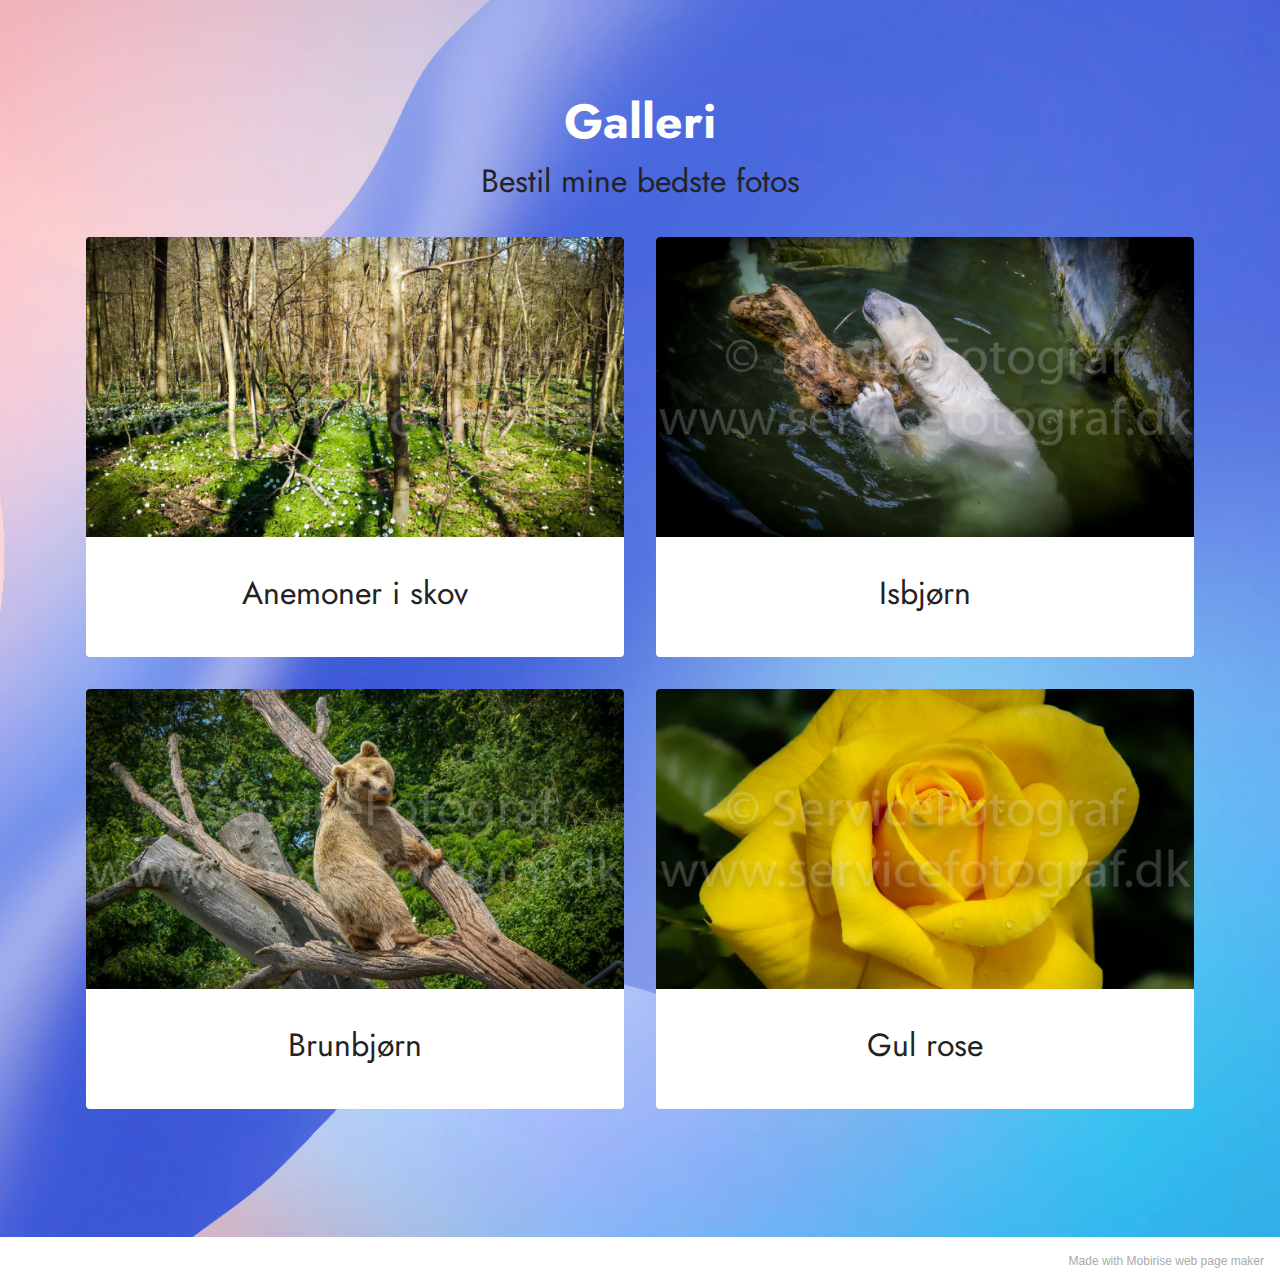
==== gallery.html @ a325e94b "create github pages" ====
<!DOCTYPE html>
<html  >
<head>
  <!-- Site made with Mobirise Website Builder v5.3.5, https://mobirise.com -->
  <meta charset="UTF-8">
  <meta http-equiv="X-UA-Compatible" content="IE=edge">
  <meta name="generator" content="Mobirise v5.3.5, mobirise.com">
  <meta name="viewport" content="width=device-width, initial-scale=1, minimum-scale=1">
  <link rel="shortcut icon" href="assets/images/logo5.png" type="image/x-icon">
  <meta name="description" content="Køb de bedste billeder">
  
  
  <title>Galleri</title>
  <link rel="stylesheet" href="assets/tether/tether.min.css">
  <link rel="stylesheet" href="assets/bootstrap/css/bootstrap.min.css">
  <link rel="stylesheet" href="assets/bootstrap/css/bootstrap-grid.min.css">
  <link rel="stylesheet" href="assets/bootstrap/css/bootstrap-reboot.min.css">
  <link rel="stylesheet" href="assets/theme/css/style.css">
  <link rel="preload" href="https://fonts.googleapis.com/css?family=Jost:100,200,300,400,500,600,700,800,900,100i,200i,300i,400i,500i,600i,700i,800i,900i&display=swap" as="style" onload="this.onload=null;this.rel='stylesheet'">
  <noscript><link rel="stylesheet" href="https://fonts.googleapis.com/css?family=Jost:100,200,300,400,500,600,700,800,900,100i,200i,300i,400i,500i,600i,700i,800i,900i&display=swap"></noscript>
  <link rel="preload" as="style" href="assets/mobirise/css/mbr-additional.css"><link rel="stylesheet" href="assets/mobirise/css/mbr-additional.css" type="text/css">
  
  
  
  
</head>
<body>
  
  <section class="gallery2 cid-szGjTYfToB" id="gallery2-j">
    
    
    <div class="container">
        <div class="mbr-section-head">
            <h4 class="mbr-section-title mbr-fonts-style align-center mb-0 display-2"><strong>Galleri</strong></h4>
            <h5 class="mbr-section-subtitle mbr-fonts-style align-center mb-0 mt-2 display-5">Bestil mine bedste fotos</h5>
        </div>
        <div class="row mt-4">
            <div class="item features-image сol-12 col-md-6 col-lg-6">
                <div class="item-wrapper">
                    <div class="item-img">
                        <img src="assets/images/web-200904181624580000-660x495.jpg" alt="">
                    </div>
                    <div class="item-content">
                        <h5 class="item-title mbr-fonts-style display-5">Anemoner i skov</h5>
                        
                        
                    </div>
                    
                </div>
            </div>
            <div class="item features-image сol-12 col-md-6 col-lg-6">
                <div class="item-wrapper">
                    <div class="item-img">
                        <img src="assets/images/web-200906211256410020-660x440.jpg" alt="">
                    </div>
                    <div class="item-content">
                        <h5 class="item-title mbr-fonts-style display-5">Isbjørn</h5>
                        
                        
                    </div>
                    
                </div>
            </div>
            <div class="item features-image сol-12 col-md-6 col-lg-6">
                <div class="item-wrapper">
                    <div class="item-img">
                        <img src="assets/images/web-200906211303130020-660x440.jpg" alt="">
                    </div>
                    <div class="item-content">
                        <h5 class="item-title mbr-fonts-style display-5">Brunbjørn</h5>
                        
                        
                    </div>
                    
                </div>
            </div>
            <div class="item features-image сol-12 col-md-6 col-lg-6">
                <div class="item-wrapper">
                    <div class="item-img">
                        <img src="assets/images/web-200906211359060000-660x990.jpg" alt="" title="">
                    </div>
                    <div class="item-content">
                        <h5 class="item-title mbr-fonts-style display-5">Gul rose</h5>
                        
                        
                    </div>
                    
                </div>
            </div>
        </div>
    </div>
</section><section style="background-color: #fff; font-family: -apple-system, BlinkMacSystemFont, 'Segoe UI', 'Roboto', 'Helvetica Neue', Arial, sans-serif; color:#aaa; font-size:12px; padding: 0; align-items: center; display: flex;"><a href="https://mobirise.site/u" style="flex: 1 1; height: 3rem; padding-left: 1rem;"></a><p style="flex: 0 0 auto; margin:0; padding-right:1rem;">Made with Mobirise <a href="https://mobirise.site/j" style="color:#aaa;">web page</a> maker</p></section><script src="assets/web/assets/jquery/jquery.min.js"></script>  <script src="assets/popper/popper.min.js"></script>  <script src="assets/tether/tether.min.js"></script>  <script src="assets/bootstrap/js/bootstrap.min.js"></script>  <script src="assets/smoothscroll/smooth-scroll.js"></script>  <script src="assets/theme/js/script.js"></script>  
  
  
</body>
</html>
---- assets/theme/css/style.css ----
@charset "UTF-8";
section {
  background-color: #ffffff;
}

body {
  font-style: normal;
  line-height: 1.5;
  font-weight: 400;
  color: #232323;
  position: relative;
}

section,
.container,
.container-fluid {
  position: relative;
  word-wrap: break-word;
}

a.mbr-iconfont:hover {
  text-decoration: none;
}

.article .lead p,
.article .lead ul,
.article .lead ol,
.article .lead pre,
.article .lead blockquote {
  margin-bottom: 0;
}

a {
  font-style: normal;
  font-weight: 400;
  cursor: pointer;
}
a, a:hover {
  text-decoration: none;
}

.mbr-section-title {
  font-style: normal;
  line-height: 1.3;
}

.mbr-section-subtitle {
  line-height: 1.3;
}

.mbr-text {
  font-style: normal;
  line-height: 1.7;
}

h1,
h2,
h3,
h4,
h5,
h6,
.display-1,
.display-2,
.display-4,
.display-5,
.display-7,
span,
p,
a {
  line-height: 1;
  word-break: break-word;
  word-wrap: break-word;
  font-weight: 400;
}

b,
strong {
  font-weight: bold;
}

input:-webkit-autofill, input:-webkit-autofill:hover, input:-webkit-autofill:focus, input:-webkit-autofill:active {
  transition-delay: 9999s;
  -webkit-transition-property: background-color, color;
  transition-property: background-color, color;
}

textarea[type=hidden] {
  display: none;
}

section {
  background-position: 50% 50%;
  background-repeat: no-repeat;
  background-size: cover;
}
section .mbr-background-video,
section .mbr-background-video-preview {
  position: absolute;
  bottom: 0;
  left: 0;
  right: 0;
  top: 0;
}

.hidden {
  visibility: hidden;
}

.mbr-z-index20 {
  z-index: 20;
}

/*! Base colors */
.mbr-white {
  color: #ffffff;
}

.mbr-black {
  color: #111111;
}

.mbr-bg-white {
  background-color: #ffffff;
}

.mbr-bg-black {
  background-color: #000000;
}

/*! Text-aligns */
.align-left {
  text-align: left;
}

.align-center {
  text-align: center;
}

.align-right {
  text-align: right;
}

/*! Font-weight  */
.mbr-light {
  font-weight: 300;
}

.mbr-regular {
  font-weight: 400;
}

.mbr-semibold {
  font-weight: 500;
}

.mbr-bold {
  font-weight: 700;
}

/*! Media  */
.media-content {
  flex-basis: 100%;
}

.media-container-row {
  display: flex;
  flex-direction: row;
  flex-wrap: wrap;
  justify-content: center;
  align-content: center;
  align-items: start;
}
.media-container-row .media-size-item {
  width: 400px;
}

.media-container-column {
  display: flex;
  flex-direction: column;
  flex-wrap: wrap;
  justify-content: center;
  align-content: center;
  align-items: stretch;
}
.media-container-column > * {
  width: 100%;
}

@media (min-width: 992px) {
  .media-container-row {
    flex-wrap: nowrap;
  }
}
figure {
  margin-bottom: 0;
  overflow: hidden;
}

figure[mbr-media-size] {
  transition: width 0.1s;
}

img,
iframe {
  display: block;
  width: 100%;
}

.card {
  background-color: transparent;
  border: none;
}

.card-box {
  width: 100%;
}

.card-img {
  text-align: center;
  flex-shrink: 0;
  -webkit-flex-shrink: 0;
}

.media {
  max-width: 100%;
  margin: 0 auto;
}

.mbr-figure {
  align-self: center;
}

.media-container > div {
  max-width: 100%;
}

.mbr-figure img,
.card-img img {
  width: 100%;
}

@media (max-width: 991px) {
  .media-size-item {
    width: auto !important;
  }

  .media {
    width: auto;
  }

  .mbr-figure {
    width: 100% !important;
  }
}
/*! Buttons */
.mbr-section-btn {
  margin-left: -0.6rem;
  margin-right: -0.6rem;
  font-size: 0;
}

.btn {
  font-weight: 600;
  border-width: 1px;
  font-style: normal;
  margin: 0.6rem 0.6rem;
  white-space: normal;
  transition: all 0.2s ease-in-out;
  display: inline-flex;
  align-items: center;
  justify-content: center;
  word-break: break-word;
}

.btn-sm {
  font-weight: 600;
  letter-spacing: 0px;
  transition: all 0.3s ease-in-out;
}

.btn-md {
  font-weight: 600;
  letter-spacing: 0px;
  transition: all 0.3s ease-in-out;
}

.btn-lg {
  font-weight: 600;
  letter-spacing: 0px;
  transition: all 0.3s ease-in-out;
}

.btn-form {
  margin: 0;
}
.btn-form:hover {
  cursor: pointer;
}

nav .mbr-section-btn {
  margin-left: 0rem;
  margin-right: 0rem;
}

/*! Btn icon margin */
.btn .mbr-iconfont,
.btn.btn-sm .mbr-iconfont {
  order: 1;
  cursor: pointer;
  margin-left: 0.5rem;
  vertical-align: sub;
}

.btn.btn-md .mbr-iconfont,
.btn.btn-md .mbr-iconfont {
  margin-left: 0.8rem;
}

.mbr-regular {
  font-weight: 400;
}

.mbr-semibold {
  font-weight: 500;
}

.mbr-bold {
  font-weight: 700;
}

[type=submit] {
  -webkit-appearance: none;
}

/*! Full-screen */
.mbr-fullscreen .mbr-overlay {
  min-height: 100vh;
}

.mbr-fullscreen {
  display: flex;
  display: -moz-flex;
  display: -ms-flex;
  display: -o-flex;
  align-items: center;
  min-height: 100vh;
  padding-top: 3rem;
  padding-bottom: 3rem;
}

/*! Map */
.map {
  height: 25rem;
  position: relative;
}
.map iframe {
  width: 100%;
  height: 100%;
}

/*! Scroll to top arrow */
.mbr-arrow-up {
  bottom: 25px;
  right: 90px;
  position: fixed;
  text-align: right;
  z-index: 5000;
  color: #ffffff;
  font-size: 22px;
}

.mbr-arrow-up a {
  background: rgba(0, 0, 0, 0.2);
  border-radius: 50%;
  color: #fff;
  display: inline-block;
  height: 60px;
  width: 60px;
  border: 2px solid #fff;
  outline-style: none !important;
  position: relative;
  text-decoration: none;
  transition: all 0.3s ease-in-out;
  cursor: pointer;
  text-align: center;
}
.mbr-arrow-up a:hover {
  background-color: rgba(0, 0, 0, 0.4);
}
.mbr-arrow-up a i {
  line-height: 60px;
}

.mbr-arrow-up-icon {
  display: block;
  color: #fff;
}

.mbr-arrow-up-icon::before {
  content: "›";
  display: inline-block;
  font-family: serif;
  font-size: 22px;
  line-height: 1;
  font-style: normal;
  position: relative;
  top: 6px;
  left: -4px;
  transform: rotate(-90deg);
}

/*! Arrow Down */
.mbr-arrow {
  position: absolute;
  bottom: 45px;
  left: 50%;
  width: 60px;
  height: 60px;
  cursor: pointer;
  background-color: rgba(80, 80, 80, 0.5);
  border-radius: 50%;
  transform: translateX(-50%);
}
@media (max-width: 767px) {
  .mbr-arrow {
    display: none;
  }
}
.mbr-arrow > a {
  display: inline-block;
  text-decoration: none;
  outline-style: none;
  -webkit-animation: arrowdown 1.7s ease-in-out infinite;
          animation: arrowdown 1.7s ease-in-out infinite;
  color: #ffffff;
}
.mbr-arrow > a > i {
  position: absolute;
  top: -2px;
  left: 15px;
  font-size: 2rem;
}

#scrollToTop a i::before {
  content: "";
  position: absolute;
  display: block;
  border-bottom: 2.5px solid #fff;
  border-left: 2.5px solid #fff;
  width: 27.8%;
  height: 27.8%;
  left: 50%;
  top: 51%;
  transform: translateY(-30%) translateX(-50%) rotate(135deg);
}

@keyframes arrowdown {
  0% {
    transform: translateY(0px);
  }
  50% {
    transform: translateY(-5px);
  }
  100% {
    transform: translateY(0px);
  }
}
@-webkit-keyframes arrowdown {
  0% {
    transform: translateY(0px);
  }
  50% {
    transform: translateY(-5px);
  }
  100% {
    transform: translateY(0px);
  }
}
@media (max-width: 500px) {
  .mbr-arrow-up {
    left: 0;
    right: 0;
    text-align: center;
  }
}
/*Gradients animation*/
@keyframes gradient-animation {
  from {
    background-position: 0% 100%;
    -webkit-animation-timing-function: ease-in-out;
            animation-timing-function: ease-in-out;
  }
  to {
    background-position: 100% 0%;
    -webkit-animation-timing-function: ease-in-out;
            animation-timing-function: ease-in-out;
  }
}
@-webkit-keyframes gradient-animation {
  from {
    background-position: 0% 100%;
    -webkit-animation-timing-function: ease-in-out;
            animation-timing-function: ease-in-out;
  }
  to {
    background-position: 100% 0%;
    -webkit-animation-timing-function: ease-in-out;
            animation-timing-function: ease-in-out;
  }
}
.bg-gradient {
  background-size: 200% 200%;
  animation: gradient-animation 5s infinite alternate;
  -webkit-animation: gradient-animation 5s infinite alternate;
}

.menu .navbar-brand {
  display: -webkit-flex;
}
.menu .navbar-brand span {
  display: flex;
  display: -webkit-flex;
}
.menu .navbar-brand .navbar-caption-wrap {
  display: -webkit-flex;
}
.menu .navbar-brand .navbar-logo img {
  display: -webkit-flex;
  width: auto;
}
@media (min-width: 768px) and (max-width: 991px) {
  .menu .navbar-toggleable-sm .navbar-nav {
    display: -ms-flexbox;
  }
}
@media (max-width: 991px) {
  .menu .navbar-collapse {
    max-height: 93.5vh;
  }
  .menu .navbar-collapse.show {
    overflow: auto;
  }
}
@media (min-width: 992px) {
  .menu .navbar-nav.nav-dropdown {
    display: -webkit-flex;
  }
  .menu .navbar-toggleable-sm .navbar-collapse {
    display: -webkit-flex !important;
  }
  .menu .collapsed .navbar-collapse {
    max-height: 93.5vh;
  }
  .menu .collapsed .navbar-collapse.show {
    overflow: auto;
  }
}
@media (max-width: 767px) {
  .menu .navbar-collapse {
    max-height: 80vh;
  }
}

.nav-link .mbr-iconfont {
  margin-right: 0.5rem;
}

.navbar {
  display: -webkit-flex;
  -webkit-flex-wrap: wrap;
  -webkit-align-items: center;
  -webkit-justify-content: space-between;
}

.navbar-collapse {
  -webkit-flex-basis: 100%;
  -webkit-flex-grow: 1;
  -webkit-align-items: center;
}

.nav-dropdown .link {
  padding: 0.667em 1.667em !important;
  margin: 0 !important;
}

.nav {
  display: -webkit-flex;
  -webkit-flex-wrap: wrap;
}

.row {
  display: -webkit-flex;
  -webkit-flex-wrap: wrap;
}

.justify-content-center {
  -webkit-justify-content: center;
}

.form-inline {
  display: -webkit-flex;
}

.card-wrapper {
  -webkit-flex: 1;
}

.carousel-control {
  z-index: 10;
  display: -webkit-flex;
}

.carousel-controls {
  display: -webkit-flex;
}

.media {
  display: -webkit-flex;
}

.form-group:focus {
  outline: none;
}

.jq-selectbox__select {
  padding: 7px 0;
  position: relative;
}

.jq-selectbox__dropdown {
  overflow: hidden;
  border-radius: 10px;
  position: absolute;
  top: 100%;
  left: 0 !important;
  width: 100% !important;
}

.jq-selectbox__trigger-arrow {
  right: 0;
  transform: translateY(-50%);
}

.jq-selectbox li {
  padding: 1.07em 0.5em;
}

input[type=range] {
  padding-left: 0 !important;
  padding-right: 0 !important;
}

.modal-dialog,
.modal-content {
  height: 100%;
}

.modal-dialog .carousel-inner {
  height: calc(100vh - 1.75rem);
}
@media (max-width: 575px) {
  .modal-dialog .carousel-inner {
    height: calc(100vh - 1rem);
  }
}

.carousel-item {
  text-align: center;
}

.carousel-item img {
  margin: auto;
}

.navbar-toggler {
  align-self: flex-start;
  padding: 0.25rem 0.75rem;
  font-size: 1.25rem;
  line-height: 1;
  background: transparent;
  border: 1px solid transparent;
  border-radius: 0.25rem;
}

.navbar-toggler:focus,
.navbar-toggler:hover {
  text-decoration: none;
}

.navbar-toggler-icon {
  display: inline-block;
  width: 1.5em;
  height: 1.5em;
  vertical-align: middle;
  content: "";
  background: no-repeat center center;
  background-size: 100% 100%;
}

.navbar-toggler-left {
  position: absolute;
  left: 1rem;
}

.navbar-toggler-right {
  position: absolute;
  right: 1rem;
}

.card-img {
  width: auto;
}

.menu .navbar.collapsed:not(.beta-menu) {
  flex-direction: column;
}

.carousel-item.active,
.carousel-item-next,
.carousel-item-prev {
  display: flex;
}

.note-air-layout .dropup .dropdown-menu,
.note-air-layout .navbar-fixed-bottom .dropdown .dropdown-menu {
  bottom: initial !important;
}

html,
body {
  height: auto;
  min-height: 100vh;
}

.dropup .dropdown-toggle::after {
  display: none;
}

.form-asterisk {
  font-family: initial;
  position: absolute;
  top: -2px;
  font-weight: normal;
}

.form-control-label {
  position: relative;
  cursor: pointer;
  margin-bottom: 0.357em;
  padding: 0;
}

.alert {
  color: #ffffff;
  border-radius: 0;
  border: 0;
  font-size: 1.1rem;
  line-height: 1.5;
  margin-bottom: 1.875rem;
  padding: 1.25rem;
  position: relative;
  text-align: center;
}
.alert.alert-form::after {
  background-color: inherit;
  bottom: -7px;
  content: "";
  display: block;
  height: 14px;
  left: 50%;
  margin-left: -7px;
  position: absolute;
  transform: rotate(45deg);
  width: 14px;
}

.form-control {
  background-color: #ffffff;
  background-clip: border-box;
  color: #232323;
  line-height: 1rem !important;
  height: auto;
  padding: 0.6rem 1.2rem;
  transition: border-color 0.25s ease 0s;
  border: 1px solid transparent !important;
  border-radius: 4px;
  box-shadow: rgba(0, 0, 0, 0.07) 0px 1px 1px 0px, rgba(0, 0, 0, 0.07) 0px 1px 3px 0px, rgba(0, 0, 0, 0.03) 0px 0px 0px 1px;
}
.form-active .form-control:invalid {
  border-color: red;
}

form .row {
  margin-left: -0.6rem;
  margin-right: -0.6rem;
}
form .row [class*=col] {
  padding-left: 0.6rem;
  padding-right: 0.6rem;
}

form .mbr-section-btn {
  margin: 0;
  padding-left: 0.6rem;
  padding-right: 0.6rem;
}

form .btn {
  display: flex;
  padding: 0.6rem 1.2rem;
  margin: 0;
}

form .form-check-input {
  margin-top: 0.5;
}

textarea.form-control {
  line-height: 1.5rem !important;
}

.form-group {
  margin-bottom: 1.2rem;
}

.form-control,
form .btn {
  min-height: 48px;
}

.gdpr-block label span.textGDPR input[name=gdpr] {
  top: 7px;
}

.form-control:focus {
  box-shadow: none;
}

:focus {
  outline: none;
}

.mbr-overlay {
  background-color: #000;
  bottom: 0;
  left: 0;
  opacity: 0.5;
  position: absolute;
  right: 0;
  top: 0;
  z-index: 0;
  pointer-events: none;
}

blockquote {
  font-style: italic;
  padding: 3rem;
  font-size: 1.09rem;
  position: relative;
  border-left: 3px solid;
}

ul,
ol,
pre,
blockquote {
  margin-bottom: 2.3125rem;
}

.mt-4 {
  margin-top: 2rem !important;
}

.mb-4 {
  margin-bottom: 2rem !important;
}

@media (min-width: 992px) {
  .container {
    padding-left: 16px;
    padding-right: 16px;
  }

  .row {
    margin-left: -16px;
    margin-right: -16px;
  }
  .row > [class*=col] {
    padding-left: 16px;
    padding-right: 16px;
  }
}
@media (min-width: 768px) {
  .container-fluid {
    padding-left: 32px;
    padding-right: 32px;
  }
}
@media (min-width: 768px) and (max-width: 991px) {
  .mbr-container {
    padding-left: 32px;
    padding-right: 32px;
  }
}
@media (max-width: 767px) {
  .mbr-container {
    padding-left: 16px;
    padding-right: 16px;
  }
}
.card-wrapper,
.item-wrapper {
  overflow: hidden;
}

.app-video-wrapper > img {
  opacity: 1;
}.engine {
	position: absolute;
	text-indent: -2400px;
	text-align: center;
	padding: 0;
	top: 0;
	left: -2400px;
}
---- assets/mobirise/css/mbr-additional.css ----
body {
  font-family: Jost;
}
.display-1 {
  font-family: 'Jost', sans-serif;
  font-size: 4.6rem;
  line-height: 1.1;
}
.display-1 > .mbr-iconfont {
  font-size: 5.75rem;
}
.display-2 {
  font-family: 'Jost', sans-serif;
  font-size: 3rem;
  line-height: 1.1;
}
.display-2 > .mbr-iconfont {
  font-size: 3.75rem;
}
.display-4 {
  font-family: 'Jost', sans-serif;
  font-size: 1.1rem;
  line-height: 1.5;
}
.display-4 > .mbr-iconfont {
  font-size: 1.375rem;
}
.display-5 {
  font-family: 'Jost', sans-serif;
  font-size: 2rem;
  line-height: 1.5;
}
.display-5 > .mbr-iconfont {
  font-size: 2.5rem;
}
.display-7 {
  font-family: 'Jost', sans-serif;
  font-size: 1.2rem;
  line-height: 1.5;
}
.display-7 > .mbr-iconfont {
  font-size: 1.5rem;
}
/* ---- Fluid typography for mobile devices ---- */
/* 1.4 - font scale ratio ( bootstrap == 1.42857 ) */
/* 100vw - current viewport width */
/* (48 - 20)  48 == 48rem == 768px, 20 == 20rem == 320px(minimal supported viewport) */
/* 0.65 - min scale variable, may vary */
@media (max-width: 992px) {
  .display-1 {
    font-size: 3.68rem;
  }
}
@media (max-width: 768px) {
  .display-1 {
    font-size: 3.22rem;
    font-size: calc( 2.26rem + (4.6 - 2.26) * ((100vw - 20rem) / (48 - 20)));
    line-height: calc( 1.1 * (2.26rem + (4.6 - 2.26) * ((100vw - 20rem) / (48 - 20))));
  }
  .display-2 {
    font-size: 2.4rem;
    font-size: calc( 1.7rem + (3 - 1.7) * ((100vw - 20rem) / (48 - 20)));
    line-height: calc( 1.3 * (1.7rem + (3 - 1.7) * ((100vw - 20rem) / (48 - 20))));
  }
  .display-4 {
    font-size: 0.88rem;
    font-size: calc( 1.0350000000000001rem + (1.1 - 1.0350000000000001) * ((100vw - 20rem) / (48 - 20)));
    line-height: calc( 1.4 * (1.0350000000000001rem + (1.1 - 1.0350000000000001) * ((100vw - 20rem) / (48 - 20))));
  }
  .display-5 {
    font-size: 1.6rem;
    font-size: calc( 1.35rem + (2 - 1.35) * ((100vw - 20rem) / (48 - 20)));
    line-height: calc( 1.4 * (1.35rem + (2 - 1.35) * ((100vw - 20rem) / (48 - 20))));
  }
  .display-7 {
    font-size: 0.96rem;
    font-size: calc( 1.07rem + (1.2 - 1.07) * ((100vw - 20rem) / (48 - 20)));
    line-height: calc( 1.4 * (1.07rem + (1.2 - 1.07) * ((100vw - 20rem) / (48 - 20))));
  }
}
/* Buttons */
.btn {
  padding: 0.6rem 1.2rem;
  border-radius: 4px;
}
.btn-sm {
  padding: 0.6rem 1.2rem;
  border-radius: 4px;
}
.btn-md {
  padding: 0.6rem 1.2rem;
  border-radius: 4px;
}
.btn-lg {
  padding: 1rem 2.6rem;
  border-radius: 4px;
}
.bg-primary {
  background-color: #6592e6 !important;
}
.bg-success {
  background-color: #40b0bf !important;
}
.bg-info {
  background-color: #47b5ed !important;
}
.bg-warning {
  background-color: #ffe161 !important;
}
.bg-danger {
  background-color: #ff9966 !important;
}
.btn-primary,
.btn-primary:active {
  background-color: #6592e6 !important;
  border-color: #6592e6 !important;
  color: #ffffff !important;
  box-shadow: 0 2px 2px 0 rgba(0, 0, 0, 0.2);
}
.btn-primary:hover,
.btn-primary:focus,
.btn-primary.focus,
.btn-primary.active {
  color: #ffffff !important;
  background-color: #2260d2 !important;
  border-color: #2260d2 !important;
  box-shadow: 0 2px 5px 0 rgba(0, 0, 0, 0.2);
}
.btn-primary.disabled,
.btn-primary:disabled {
  color: #ffffff !important;
  background-color: #2260d2 !important;
  border-color: #2260d2 !important;
}
.btn-secondary,
.btn-secondary:active {
  background-color: #ff6666 !important;
  border-color: #ff6666 !important;
  color: #ffffff !important;
  box-shadow: 0 2px 2px 0 rgba(0, 0, 0, 0.2);
}
.btn-secondary:hover,
.btn-secondary:focus,
.btn-secondary.focus,
.btn-secondary.active {
  color: #ffffff !important;
  background-color: #ff0f0f !important;
  border-color: #ff0f0f !important;
  box-shadow: 0 2px 5px 0 rgba(0, 0, 0, 0.2);
}
.btn-secondary.disabled,
.btn-secondary:disabled {
  color: #ffffff !important;
  background-color: #ff0f0f !important;
  border-color: #ff0f0f !important;
}
.btn-info,
.btn-info:active {
  background-color: #47b5ed !important;
  border-color: #47b5ed !important;
  color: #ffffff !important;
  box-shadow: 0 2px 2px 0 rgba(0, 0, 0, 0.2);
}
.btn-info:hover,
.btn-info:focus,
.btn-info.focus,
.btn-info.active {
  color: #ffffff !important;
  background-color: #148cca !important;
  border-color: #148cca !important;
  box-shadow: 0 2px 5px 0 rgba(0, 0, 0, 0.2);
}
.btn-info.disabled,
.btn-info:disabled {
  color: #ffffff !important;
  background-color: #148cca !important;
  border-color: #148cca !important;
}
.btn-success,
.btn-success:active {
  background-color: #40b0bf !important;
  border-color: #40b0bf !important;
  color: #ffffff !important;
  box-shadow: 0 2px 2px 0 rgba(0, 0, 0, 0.2);
}
.btn-success:hover,
.btn-success:focus,
.btn-success.focus,
.btn-success.active {
  color: #ffffff !important;
  background-color: #2a747e !important;
  border-color: #2a747e !important;
  box-shadow: 0 2px 5px 0 rgba(0, 0, 0, 0.2);
}
.btn-success.disabled,
.btn-success:disabled {
  color: #ffffff !important;
  background-color: #2a747e !important;
  border-color: #2a747e !important;
}
.btn-warning,
.btn-warning:active {
  background-color: #ffe161 !important;
  border-color: #ffe161 !important;
  color: #614f00 !important;
  box-shadow: 0 2px 2px 0 rgba(0, 0, 0, 0.2);
}
.btn-warning:hover,
.btn-warning:focus,
.btn-warning.focus,
.btn-warning.active {
  color: #0a0800 !important;
  background-color: #ffd10a !important;
  border-color: #ffd10a !important;
  box-shadow: 0 2px 5px 0 rgba(0, 0, 0, 0.2);
}
.btn-warning.disabled,
.btn-warning:disabled {
  color: #614f00 !important;
  background-color: #ffd10a !important;
  border-color: #ffd10a !important;
}
.btn-danger,
.btn-danger:active {
  background-color: #ff9966 !important;
  border-color: #ff9966 !important;
  color: #ffffff !important;
  box-shadow: 0 2px 2px 0 rgba(0, 0, 0, 0.2);
}
.btn-danger:hover,
.btn-danger:focus,
.btn-danger.focus,
.btn-danger.active {
  color: #ffffff !important;
  background-color: #ff5f0f !important;
  border-color: #ff5f0f !important;
  box-shadow: 0 2px 5px 0 rgba(0, 0, 0, 0.2);
}
.btn-danger.disabled,
.btn-danger:disabled {
  color: #ffffff !important;
  background-color: #ff5f0f !important;
  border-color: #ff5f0f !important;
}
.btn-white,
.btn-white:active {
  background-color: #fafafa !important;
  border-color: #fafafa !important;
  color: #7a7a7a !important;
  box-shadow: 0 2px 2px 0 rgba(0, 0, 0, 0.2);
}
.btn-white:hover,
.btn-white:focus,
.btn-white.focus,
.btn-white.active {
  color: #4f4f4f !important;
  background-color: #cfcfcf !important;
  border-color: #cfcfcf !important;
  box-shadow: 0 2px 5px 0 rgba(0, 0, 0, 0.2);
}
.btn-white.disabled,
.btn-white:disabled {
  color: #7a7a7a !important;
  background-color: #cfcfcf !important;
  border-color: #cfcfcf !important;
}
.btn-black,
.btn-black:active {
  background-color: #232323 !important;
  border-color: #232323 !important;
  color: #ffffff !important;
  box-shadow: 0 2px 2px 0 rgba(0, 0, 0, 0.2);
}
.btn-black:hover,
.btn-black:focus,
.btn-black.focus,
.btn-black.active {
  color: #ffffff !important;
  background-color: #000000 !important;
  border-color: #000000 !important;
  box-shadow: 0 2px 5px 0 rgba(0, 0, 0, 0.2);
}
.btn-black.disabled,
.btn-black:disabled {
  color: #ffffff !important;
  background-color: #000000 !important;
  border-color: #000000 !important;
}
.btn-primary-outline,
.btn-primary-outline:active {
  background-color: transparent !important;
  border-color: transparent;
  color: #6592e6;
}
.btn-primary-outline:hover,
.btn-primary-outline:focus,
.btn-primary-outline.focus,
.btn-primary-outline.active {
  color: #2260d2 !important;
  background-color: transparent!important;
  border-color: transparent!important;
  box-shadow: none!important;
}
.btn-primary-outline.disabled,
.btn-primary-outline:disabled {
  color: #ffffff !important;
  background-color: #6592e6 !important;
  border-color: #6592e6 !important;
}
.btn-secondary-outline,
.btn-secondary-outline:active {
  background-color: transparent !important;
  border-color: transparent;
  color: #ff6666;
}
.btn-secondary-outline:hover,
.btn-secondary-outline:focus,
.btn-secondary-outline.focus,
.btn-secondary-outline.active {
  color: #ff0f0f !important;
  background-color: transparent!important;
  border-color: transparent!important;
  box-shadow: none!important;
}
.btn-secondary-outline.disabled,
.btn-secondary-outline:disabled {
  color: #ffffff !important;
  background-color: #ff6666 !important;
  border-color: #ff6666 !important;
}
.btn-info-outline,
.btn-info-outline:active {
  background-color: transparent !important;
  border-color: transparent;
  color: #47b5ed;
}
.btn-info-outline:hover,
.btn-info-outline:focus,
.btn-info-outline.focus,
.btn-info-outline.active {
  color: #148cca !important;
  background-color: transparent!important;
  border-color: transparent!important;
  box-shadow: none!important;
}
.btn-info-outline.disabled,
.btn-info-outline:disabled {
  color: #ffffff !important;
  background-color: #47b5ed !important;
  border-color: #47b5ed !important;
}
.btn-success-outline,
.btn-success-outline:active {
  background-color: transparent !important;
  border-color: transparent;
  color: #40b0bf;
}
.btn-success-outline:hover,
.btn-success-outline:focus,
.btn-success-outline.focus,
.btn-success-outline.active {
  color: #2a747e !important;
  background-color: transparent!important;
  border-color: transparent!important;
  box-shadow: none!important;
}
.btn-success-outline.disabled,
.btn-success-outline:disabled {
  color: #ffffff !important;
  background-color: #40b0bf !important;
  border-color: #40b0bf !important;
}
.btn-warning-outline,
.btn-warning-outline:active {
  background-color: transparent !important;
  border-color: transparent;
  color: #ffe161;
}
.btn-warning-outline:hover,
.btn-warning-outline:focus,
.btn-warning-outline.focus,
.btn-warning-outline.active {
  color: #ffd10a !important;
  background-color: transparent!important;
  border-color: transparent!important;
  box-shadow: none!important;
}
.btn-warning-outline.disabled,
.btn-warning-outline:disabled {
  color: #614f00 !important;
  background-color: #ffe161 !important;
  border-color: #ffe161 !important;
}
.btn-danger-outline,
.btn-danger-outline:active {
  background-color: transparent !important;
  border-color: transparent;
  color: #ff9966;
}
.btn-danger-outline:hover,
.btn-danger-outline:focus,
.btn-danger-outline.focus,
.btn-danger-outline.active {
  color: #ff5f0f !important;
  background-color: transparent!important;
  border-color: transparent!important;
  box-shadow: none!important;
}
.btn-danger-outline.disabled,
.btn-danger-outline:disabled {
  color: #ffffff !important;
  background-color: #ff9966 !important;
  border-color: #ff9966 !important;
}
.btn-black-outline,
.btn-black-outline:active {
  background-color: transparent !important;
  border-color: transparent;
  color: #232323;
}
.btn-black-outline:hover,
.btn-black-outline:focus,
.btn-black-outline.focus,
.btn-black-outline.active {
  color: #000000 !important;
  background-color: transparent!important;
  border-color: transparent!important;
  box-shadow: none!important;
}
.btn-black-outline.disabled,
.btn-black-outline:disabled {
  color: #ffffff !important;
  background-color: #232323 !important;
  border-color: #232323 !important;
}
.btn-white-outline,
.btn-white-outline:active {
  background-color: transparent !important;
  border-color: transparent;
  color: #fafafa;
}
.btn-white-outline:hover,
.btn-white-outline:focus,
.btn-white-outline.focus,
.btn-white-outline.active {
  color: #cfcfcf !important;
  background-color: transparent!important;
  border-color: transparent!important;
  box-shadow: none!important;
}
.btn-white-outline.disabled,
.btn-white-outline:disabled {
  color: #7a7a7a !important;
  background-color: #fafafa !important;
  border-color: #fafafa !important;
}
.text-primary {
  color: #6592e6 !important;
}
.text-secondary {
  color: #ff6666 !important;
}
.text-success {
  color: #40b0bf !important;
}
.text-info {
  color: #47b5ed !important;
}
.text-warning {
  color: #ffe161 !important;
}
.text-danger {
  color: #ff9966 !important;
}
.text-white {
  color: #fafafa !important;
}
.text-black {
  color: #232323 !important;
}
a.text-primary:hover,
a.text-primary:focus,
a.text-primary.active {
  color: #205ac5 !important;
}
a.text-secondary:hover,
a.text-secondary:focus,
a.text-secondary.active {
  color: #ff0000 !important;
}
a.text-success:hover,
a.text-success:focus,
a.text-success.active {
  color: #266a73 !important;
}
a.text-info:hover,
a.text-info:focus,
a.text-info.active {
  color: #1283bc !important;
}
a.text-warning:hover,
a.text-warning:focus,
a.text-warning.active {
  color: #facb00 !important;
}
a.text-danger:hover,
a.text-danger:focus,
a.text-danger.active {
  color: #ff5500 !important;
}
a.text-white:hover,
a.text-white:focus,
a.text-white.active {
  color: #c7c7c7 !important;
}
a.text-black:hover,
a.text-black:focus,
a.text-black.active {
  color: #000000 !important;
}
a[class*="text-"]:not(.nav-link):not(.dropdown-item):not([role]):not(.navbar-caption) {
  position: relative;
  background-image: transparent;
  background-size: 10000px 2px;
  background-repeat: no-repeat;
  background-position: 0px 1.2em;
  background-position: -10000px 1.2em;
}
a[class*="text-"]:not(.nav-link):not(.dropdown-item):not([role]):not(.navbar-caption):hover {
  transition: background-position 2s ease-in-out;
  background-image: linear-gradient(currentColor 50%, currentColor 50%);
  background-position: 0px 1.2em;
}
.nav-tabs .nav-link.active {
  color: #6592e6;
}
.nav-tabs .nav-link:not(.active) {
  color: #232323;
}
.alert-success {
  background-color: #70c770;
}
.alert-info {
  background-color: #47b5ed;
}
.alert-warning {
  background-color: #ffe161;
}
.alert-danger {
  background-color: #ff9966;
}
.mbr-gallery-filter li.active .btn {
  background-color: #6592e6;
  border-color: #6592e6;
  color: #ffffff;
}
.mbr-gallery-filter li.active .btn:focus {
  box-shadow: none;
}
a,
a:hover {
  color: #6592e6;
}
.mbr-plan-header.bg-primary .mbr-plan-subtitle,
.mbr-plan-header.bg-primary .mbr-plan-price-desc {
  color: #ffffff;
}
.mbr-plan-header.bg-success .mbr-plan-subtitle,
.mbr-plan-header.bg-success .mbr-plan-price-desc {
  color: #a0d8df;
}
.mbr-plan-header.bg-info .mbr-plan-subtitle,
.mbr-plan-header.bg-info .mbr-plan-price-desc {
  color: #ffffff;
}
.mbr-plan-header.bg-warning .mbr-plan-subtitle,
.mbr-plan-header.bg-warning .mbr-plan-price-desc {
  color: #ffffff;
}
.mbr-plan-header.bg-danger .mbr-plan-subtitle,
.mbr-plan-header.bg-danger .mbr-plan-price-desc {
  color: #ffffff;
}
/* Scroll to top button*/
.scrollToTop_wraper {
  display: none;
}
.form-control {
  font-family: 'Jost', sans-serif;
  font-size: 1.1rem;
  line-height: 1.5;
  font-weight: 400;
}
.form-control > .mbr-iconfont {
  font-size: 1.375rem;
}
.form-control:hover,
.form-control:focus {
  box-shadow: rgba(0, 0, 0, 0.07) 0px 1px 1px 0px, rgba(0, 0, 0, 0.07) 0px 1px 3px 0px, rgba(0, 0, 0, 0.03) 0px 0px 0px 1px;
  border-color: #6592e6 !important;
}
.form-control:-webkit-input-placeholder {
  font-family: 'Jost', sans-serif;
  font-size: 1.1rem;
  line-height: 1.5;
  font-weight: 400;
}
.form-control:-webkit-input-placeholder > .mbr-iconfont {
  font-size: 1.375rem;
}
blockquote {
  border-color: #6592e6;
}
/* Forms */
.jq-selectbox li:hover,
.jq-selectbox li.selected {
  background-color: #6592e6;
  color: #ffffff;
}
.jq-number__spin {
  transition: 0.25s ease;
}
.jq-number__spin:hover {
  border-color: #6592e6;
}
.jq-selectbox .jq-selectbox__trigger-arrow,
.jq-number__spin.minus:after,
.jq-number__spin.plus:after {
  transition: 0.4s;
  border-top-color: #353535;
  border-bottom-color: #353535;
}
.jq-selectbox:hover .jq-selectbox__trigger-arrow,
.jq-number__spin.minus:hover:after,
.jq-number__spin.plus:hover:after {
  border-top-color: #6592e6;
  border-bottom-color: #6592e6;
}
.xdsoft_datetimepicker .xdsoft_calendar td.xdsoft_default,
.xdsoft_datetimepicker .xdsoft_calendar td.xdsoft_current,
.xdsoft_datetimepicker .xdsoft_timepicker .xdsoft_time_box > div > div.xdsoft_current {
  color: #ffffff !important;
  background-color: #6592e6 !important;
  box-shadow: none !important;
}
.xdsoft_datetimepicker .xdsoft_calendar td:hover,
.xdsoft_datetimepicker .xdsoft_timepicker .xdsoft_time_box > div > div:hover {
  color: #000000 !important;
  background: #ff6666 !important;
  box-shadow: none !important;
}
.lazy-bg {
  background-image: none !important;
}
.lazy-placeholder:not(section),
.lazy-none {
  display: block;
  position: relative;
  padding-bottom: 56.25%;
  width: 100%;
  height: auto;
}
iframe.lazy-placeholder,
.lazy-placeholder:after {
  content: '';
  position: absolute;
  width: 200px;
  height: 200px;
  background: transparent no-repeat center;
  background-size: contain;
  top: 50%;
  left: 50%;
  transform: translateX(-50%) translateY(-50%);
  background-image: url("data:image/svg+xml;charset=UTF-8,%3csvg width='32' height='32' viewBox='0 0 64 64' xmlns='http://www.w3.org/2000/svg' stroke='%236592e6' %3e%3cg fill='none' fill-rule='evenodd'%3e%3cg transform='translate(16 16)' stroke-width='2'%3e%3ccircle stroke-opacity='.5' cx='16' cy='16' r='16'/%3e%3cpath d='M32 16c0-9.94-8.06-16-16-16'%3e%3canimateTransform attributeName='transform' type='rotate' from='0 16 16' to='360 16 16' dur='1s' repeatCount='indefinite'/%3e%3c/path%3e%3c/g%3e%3c/g%3e%3c/svg%3e");
}
section.lazy-placeholder:after {
  opacity: 0.5;
}
body {
  overflow-x: hidden;
}
a {
  transition: color 0.6s;
}
.cid-szGb4WcK3J {
  background-image: url("../../../assets/images/img-3468-1221x1831.jpg");
}
.cid-szGbYy9Vk2 {
  padding-top: 6rem;
  padding-bottom: 6rem;
  background-color: #ffffff;
}
.cid-szGbYy9Vk2 .row {
  margin-left: 0;
  margin-right: 0;
}
.cid-szGbYy9Vk2 .item {
  padding-left: 0;
  padding-right: 0;
}
.cid-szGbYy9Vk2 .item-wrapper {
  height: 100%;
  position: relative;
}
.cid-szGbYy9Vk2 .item-wrapper img {
  height: 100%;
  object-fit: cover;
}
.cid-szGbYy9Vk2 .item-wrapper .icon-wrapper {
  pointer-events: none;
  position: absolute;
  width: 60px;
  height: 60px;
  font-size: 22px;
  left: 50%;
  top: 50%;
  display: flex;
  align-items: center;
  justify-content: center;
  border: 2px solid #ffffff;
  border-radius: 50%;
  opacity: 0;
  color: #ffffff;
  transform: translateX(-50%) translateY(-50%);
  background-color: #1b1b1b;
  transition: 0.2s;
}
.cid-szGbYy9Vk2 .item-wrapper:hover .icon-wrapper {
  opacity: 0.7;
}
.cid-szGbYy9Vk2 .carousel-control,
.cid-szGbYy9Vk2 .close {
  background: #1b1b1b;
}
.cid-szGbYy9Vk2 .carousel-control-prev {
  margin-left: 2.5rem;
}
.cid-szGbYy9Vk2 .carousel-control-prev span {
  margin-right: 5px;
}
.cid-szGbYy9Vk2 .carousel-control-next {
  margin-right: 2.5rem;
}
.cid-szGbYy9Vk2 .carousel-control-next span {
  margin-left: 5px;
}
.cid-szGbYy9Vk2 .close {
  position: fixed;
  opacity: 0.5;
  font-size: 22px;
  font-weight: 300;
  width: 60px;
  height: 60px;
  border-radius: 50%;
  color: #fff;
  top: 2.5rem;
  right: 2.5rem;
  border: 2px solid #fff;
  text-shadow: none;
  z-index: 5;
  transition: opacity 0.3s ease;
  font-family: 'Moririse2';
  align-items: center;
  justify-content: center;
  display: flex;
}
.cid-szGbYy9Vk2 .close::before {
  content: '\e91a';
}
.cid-szGbYy9Vk2 .close:hover {
  opacity: 1;
  background: #000;
  color: #fff;
}
.cid-szGbYy9Vk2 .carousel-control {
  display: flex;
  top: 50%;
  width: 60px;
  height: 60px;
  margin-top: -1.5rem;
  font-size: 22px;
  background-color: rgba(0, 0, 0, 0.5);
  border: 2px solid #fff;
  border-radius: 50%;
  transition: all 0.3s;
}
.cid-szGbYy9Vk2 .carousel-control.carousel-control-prev {
  left: 0;
  margin-left: 2.5rem;
}
.cid-szGbYy9Vk2 .carousel-control.carousel-control-next {
  right: 0;
  margin-right: 2.5rem;
}
@media (max-width: 767px) {
  .cid-szGbYy9Vk2 .carousel-control {
    top: auto;
    bottom: 1rem;
  }
}
.cid-szGbYy9Vk2 .carousel-indicators {
  position: absolute;
  bottom: 0;
  margin-bottom: 3px;
}
.cid-szGbYy9Vk2 .carousel-indicators li {
  max-width: 15px;
  height: 15px;
  width: 15px;
  max-height: 15px;
  margin: 3px;
  background-color: rgba(0, 0, 0, 0.5);
  border: 2px solid #fff;
  border-radius: 50%;
  opacity: 0.5;
  transition: all 0.3s;
}
.cid-szGbYy9Vk2 .carousel-indicators li.active,
.cid-szGbYy9Vk2 .carousel-indicators li:hover {
  opacity: 0.9;
}
.cid-szGbYy9Vk2 .carousel-indicators li::after,
.cid-szGbYy9Vk2 .carousel-indicators li::before {
  content: none;
}
.cid-szGbYy9Vk2 .carousel-indicators.ie-fix {
  left: 50%;
  display: block;
  width: 60%;
  margin-left: -30%;
  text-align: center;
}
@media (max-width: 768px) {
  .cid-szGbYy9Vk2 .carousel-indicators {
    display: none !important;
  }
}
@media (max-width: 991px) {
  .cid-szGbYy9Vk2 .carousel-indicators {
    margin-bottom: 3.625rem !important;
    padding-left: 2.5rem;
    padding-right: 2.5rem;
  }
}
@media (max-width: 767px) {
  .cid-szGbYy9Vk2 .carousel-indicators {
    display: none;
  }
}
.cid-szGbYy9Vk2 .carousel-inner {
  display: flex;
  align-items: center;
}
.cid-szGbYy9Vk2 .carousel-inner > .active {
  display: block;
}
.cid-szGbYy9Vk2 .carousel-control.left {
  left: 0;
  margin-left: 2.5rem;
}
.cid-szGbYy9Vk2 .carousel-control.right {
  right: 0;
  margin-right: 2.5rem;
}
.cid-szGbYy9Vk2 .carousel-control:hover {
  background: #1b1b1b;
  color: #fff;
  opacity: 1;
}
@media (max-width: 768px) {
  .cid-szGbYy9Vk2 .carousel-control,
  .cid-szGbYy9Vk2 .carousel-indicators,
  .cid-szGbYy9Vk2 .modal .close {
    position: fixed;
  }
}
@media (max-width: 767px) {
  .cid-szGbYy9Vk2 .mbr-slider .carousel-control {
    top: auto;
    bottom: 20px;
  }
  .cid-szGbYy9Vk2 .mbr-slider > .container .carousel-control {
    margin-bottom: 0;
  }
}
.cid-szGbYy9Vk2 .carousel-indicators .active,
.cid-szGbYy9Vk2 .carousel-indicators li {
  width: 7px;
  height: 7px;
  margin: 3px;
  background: #000000;
  opacity: 0.5;
  border: 4px solid #000000;
}
.cid-szGbYy9Vk2 .carousel-indicators .active {
  background: #fff;
}
.cid-szGbYy9Vk2 .carousel-indicators li {
  max-width: 15px;
  max-height: 15px;
  border-radius: 50%;
}
.cid-szGbYy9Vk2 .modal {
  padding-left: 0 !important;
  position: fixed;
  overflow: hidden;
  padding-right: 0 !important;
}
.cid-szGbYy9Vk2 .modal-dialog {
  margin: 0 auto;
  max-width: 100%;
  padding-left: 1rem;
  padding-right: 1rem;
}
.cid-szGbYy9Vk2 .modal-content {
  border-radius: 0;
  border: none;
  background: transparent;
}
.cid-szGbYy9Vk2 .modal-body {
  padding: 0;
  display: flex;
  align-items: center;
}
.cid-szGbYy9Vk2 .modal-body img {
  width: 100%;
  object-fit: contain;
  max-height: calc(100vh - 1.75rem);
}
.cid-szGbYy9Vk2 .carousel {
  width: 100%;
}
.cid-szGbYy9Vk2 .modal-backdrop.in {
  opacity: 0.8;
}
.cid-szGbYy9Vk2 .modal.fade .modal-dialog {
  transition: margin-top 0.3s ease-out;
}
.cid-szGbYy9Vk2 .modal.fade .modal-dialog,
.cid-szGbYy9Vk2 .modal.in .modal-dialog {
  transform: none;
}
.cid-szGbYy9Vk2 .mbr-gallery .item-wrapper {
  cursor: pointer;
}
.cid-szGbYy9Vk2 H6 {
  text-align: center;
}
.cid-szGdhVNoPg {
  padding-top: 5rem;
  padding-bottom: 5rem;
  background: #fafafa;
}
.cid-szGdhVNoPg .list-group-item {
  background-color: transparent;
  padding: .5rem 3.25rem;
}
.cid-szGdhVNoPg .plan-body {
  padding-bottom: 2rem;
}
.cid-szGdhVNoPg .plan-header {
  padding-top: 2rem;
  padding-left: 1rem;
  padding-right: 1rem;
}
.cid-szGdhVNoPg .price {
  color: #6592e6;
}
.cid-szGdhVNoPg .plan {
  word-break: break-word;
  background-color: #ffffff;
}
.cid-szGdhVNoPg .plan .list-group-item {
  position: relative;
  justify-content: center;
  border: 0;
}
.cid-szGdhVNoPg .plan .list-group-item::after {
  position: absolute;
  bottom: 1px;
  left: 25%;
  width: 50%;
  height: 1px;
  content: "";
  background-color: rgba(0, 0, 0, 0.1);
}
.cid-szGdhVNoPg .plan .list-group-item:last-child::after {
  display: none;
}
@media (max-width: 991px) {
  .cid-szGdhVNoPg .plan {
    margin-bottom: 2rem;
  }
}
.cid-szGfmqNWDo {
  padding-top: 6rem;
  padding-bottom: 1rem;
  background-color: #ffffff;
}
.cid-szGfmqNWDo .card-wrapper {
  background-color: #fafafa;
  margin-bottom: 2rem;
  border-radius: 4px;
  background: #fafafa;
  transition: all 0.3s;
  padding: 2rem;
  padding-top: 3rem;
}
.cid-szGfmqNWDo .mbr-section-title,
.cid-szGfmqNWDo .mbr-section-subtitle {
  text-align: center;
}
@media (min-width: 992px) {
  .cid-szGfmqNWDo .card-wrapper {
    padding-left: 4rem;
    padding-right: 4rem;
  }
}
@media (max-width: 767px) {
  .cid-szGfmqNWDo .card-wrapper {
    padding: 1rem;
    padding-top: 2rem;
  }
}
.cid-szGfLiAvAB {
  padding-top: 6rem;
  padding-bottom: 2rem;
  background-color: #fafafa;
}
.cid-szGfLiAvAB .row {
  margin-left: 0;
  margin-right: 0;
}
.cid-szGfLiAvAB .item {
  padding-left: 0;
  padding-right: 0;
}
.cid-szGfLiAvAB .item-wrapper {
  height: 100%;
  position: relative;
}
.cid-szGfLiAvAB .item-wrapper img {
  height: 100%;
  object-fit: cover;
}
.cid-szGfLiAvAB .item-wrapper .icon-wrapper {
  pointer-events: none;
  position: absolute;
  width: 60px;
  height: 60px;
  font-size: 22px;
  left: 50%;
  top: 50%;
  display: flex;
  align-items: center;
  justify-content: center;
  border: 2px solid #ffffff;
  border-radius: 50%;
  opacity: 0;
  color: #ffffff;
  transform: translateX(-50%) translateY(-50%);
  background-color: #1b1b1b;
  transition: 0.2s;
}
.cid-szGfLiAvAB .item-wrapper:hover .icon-wrapper {
  opacity: 0.7;
}
.cid-szGfLiAvAB .carousel-control,
.cid-szGfLiAvAB .close {
  background: #1b1b1b;
}
.cid-szGfLiAvAB .carousel-control-prev {
  margin-left: 2.5rem;
}
.cid-szGfLiAvAB .carousel-control-prev span {
  margin-right: 5px;
}
.cid-szGfLiAvAB .carousel-control-next {
  margin-right: 2.5rem;
}
.cid-szGfLiAvAB .carousel-control-next span {
  margin-left: 5px;
}
.cid-szGfLiAvAB .close {
  position: fixed;
  opacity: 0.5;
  font-size: 22px;
  font-weight: 300;
  width: 60px;
  height: 60px;
  border-radius: 50%;
  color: #fff;
  top: 2.5rem;
  right: 2.5rem;
  border: 2px solid #fff;
  text-shadow: none;
  z-index: 5;
  transition: opacity 0.3s ease;
  font-family: 'Moririse2';
  align-items: center;
  justify-content: center;
  display: flex;
}
.cid-szGfLiAvAB .close::before {
  content: '\e91a';
}
.cid-szGfLiAvAB .close:hover {
  opacity: 1;
  background: #000;
  color: #fff;
}
.cid-szGfLiAvAB .carousel-control {
  display: flex;
  top: 50%;
  width: 60px;
  height: 60px;
  margin-top: -1.5rem;
  font-size: 22px;
  background-color: rgba(0, 0, 0, 0.5);
  border: 2px solid #fff;
  border-radius: 50%;
  transition: all 0.3s;
}
.cid-szGfLiAvAB .carousel-control.carousel-control-prev {
  left: 0;
  margin-left: 2.5rem;
}
.cid-szGfLiAvAB .carousel-control.carousel-control-next {
  right: 0;
  margin-right: 2.5rem;
}
@media (max-width: 767px) {
  .cid-szGfLiAvAB .carousel-control {
    top: auto;
    bottom: 1rem;
  }
}
.cid-szGfLiAvAB .carousel-indicators {
  position: absolute;
  bottom: 0;
  margin-bottom: 3px;
}
.cid-szGfLiAvAB .carousel-indicators li {
  max-width: 15px;
  height: 15px;
  width: 15px;
  max-height: 15px;
  margin: 3px;
  background-color: rgba(0, 0, 0, 0.5);
  border: 2px solid #fff;
  border-radius: 50%;
  opacity: 0.5;
  transition: all 0.3s;
}
.cid-szGfLiAvAB .carousel-indicators li.active,
.cid-szGfLiAvAB .carousel-indicators li:hover {
  opacity: 0.9;
}
.cid-szGfLiAvAB .carousel-indicators li::after,
.cid-szGfLiAvAB .carousel-indicators li::before {
  content: none;
}
.cid-szGfLiAvAB .carousel-indicators.ie-fix {
  left: 50%;
  display: block;
  width: 60%;
  margin-left: -30%;
  text-align: center;
}
@media (max-width: 768px) {
  .cid-szGfLiAvAB .carousel-indicators {
    display: none !important;
  }
}
@media (max-width: 991px) {
  .cid-szGfLiAvAB .carousel-indicators {
    margin-bottom: 3.625rem !important;
    padding-left: 2.5rem;
    padding-right: 2.5rem;
  }
}
@media (max-width: 767px) {
  .cid-szGfLiAvAB .carousel-indicators {
    display: none;
  }
}
.cid-szGfLiAvAB .carousel-inner {
  display: flex;
  align-items: center;
}
.cid-szGfLiAvAB .carousel-inner > .active {
  display: block;
}
.cid-szGfLiAvAB .carousel-control.left {
  left: 0;
  margin-left: 2.5rem;
}
.cid-szGfLiAvAB .carousel-control.right {
  right: 0;
  margin-right: 2.5rem;
}
.cid-szGfLiAvAB .carousel-control:hover {
  background: #1b1b1b;
  color: #fff;
  opacity: 1;
}
@media (max-width: 768px) {
  .cid-szGfLiAvAB .carousel-control,
  .cid-szGfLiAvAB .carousel-indicators,
  .cid-szGfLiAvAB .modal .close {
    position: fixed;
  }
}
@media (max-width: 767px) {
  .cid-szGfLiAvAB .mbr-slider .carousel-control {
    top: auto;
    bottom: 20px;
  }
  .cid-szGfLiAvAB .mbr-slider > .container .carousel-control {
    margin-bottom: 0;
  }
}
.cid-szGfLiAvAB .carousel-indicators .active,
.cid-szGfLiAvAB .carousel-indicators li {
  width: 7px;
  height: 7px;
  margin: 3px;
  background: #000000;
  opacity: 0.5;
  border: 4px solid #000000;
}
.cid-szGfLiAvAB .carousel-indicators .active {
  background: #fff;
}
.cid-szGfLiAvAB .carousel-indicators li {
  max-width: 15px;
  max-height: 15px;
  border-radius: 50%;
}
.cid-szGfLiAvAB .modal {
  padding-left: 0 !important;
  position: fixed;
  overflow: hidden;
  padding-right: 0 !important;
}
.cid-szGfLiAvAB .modal-dialog {
  margin: 0 auto;
  max-width: 100%;
  padding-left: 1rem;
  padding-right: 1rem;
}
.cid-szGfLiAvAB .modal-content {
  border-radius: 0;
  border: none;
  background: transparent;
}
.cid-szGfLiAvAB .modal-body {
  padding: 0;
  display: flex;
  align-items: center;
}
.cid-szGfLiAvAB .modal-body img {
  width: 100%;
  object-fit: contain;
  max-height: calc(100vh - 1.75rem);
}
.cid-szGfLiAvAB .carousel {
  width: 100%;
}
.cid-szGfLiAvAB .modal-backdrop.in {
  opacity: 0.8;
}
.cid-szGfLiAvAB .modal.fade .modal-dialog {
  transition: margin-top 0.3s ease-out;
}
.cid-szGfLiAvAB .modal.fade .modal-dialog,
.cid-szGfLiAvAB .modal.in .modal-dialog {
  transform: none;
}
.cid-szGfLiAvAB .mbr-gallery .item-wrapper {
  cursor: pointer;
}
.cid-szGfLiAvAB H6 {
  text-align: center;
}
.cid-szGgtI8Iz3 {
  padding-top: 1rem;
  padding-bottom: 5rem;
  background-color: #fafafa;
}
.cid-szGgtI8Iz3 .mbr-text {
  text-align: center;
}
.cid-szGgEkFLrL {
  padding-top: 6rem;
  padding-bottom: 6rem;
  background-color: #ffffff;
}
.cid-szGgEkFLrL .mbr-overlay {
  background-color: #ffffff;
  opacity: 0.4;
}
.cid-szGgEkFLrL form .mbr-section-btn {
  text-align: center;
  width: 100%;
}
.cid-szGgEkFLrL form .mbr-section-btn .btn {
  display: inline-flex;
}
@media (max-width: 991px) {
  .cid-szGgEkFLrL form .mbr-section-btn .btn {
    width: 100%;
  }
}
.cid-szGgM9a90N {
  padding-top: 6rem;
  padding-bottom: 6rem;
  background-color: #fafafa;
}
.cid-szGgM9a90N .item {
  padding-bottom: 2rem;
}
.cid-szGgM9a90N .item-wrapper {
  height: 100%;
  position: relative;
}
.cid-szGgM9a90N .item-wrapper img {
  height: 100%;
  object-fit: cover;
}
.cid-szGgM9a90N .item-wrapper .icon-wrapper {
  pointer-events: none;
  position: absolute;
  width: 60px;
  height: 60px;
  font-size: 22px;
  left: 50%;
  top: 50%;
  display: flex;
  align-items: center;
  justify-content: center;
  border: 2px solid #ffffff;
  border-radius: 50%;
  opacity: 0;
  color: #ffffff;
  transform: translateX(-50%) translateY(-50%);
  background-color: #1b1b1b;
  transition: 0.2s;
}
.cid-szGgM9a90N .item-wrapper:hover .icon-wrapper {
  opacity: 0.7;
}
.cid-szGgM9a90N .carousel-control,
.cid-szGgM9a90N .close {
  background: #1b1b1b;
}
.cid-szGgM9a90N .carousel-control-prev {
  margin-left: 2.5rem;
}
.cid-szGgM9a90N .carousel-control-prev span {
  margin-right: 5px;
}
.cid-szGgM9a90N .carousel-control-next {
  margin-right: 2.5rem;
}
.cid-szGgM9a90N .carousel-control-next span {
  margin-left: 5px;
}
.cid-szGgM9a90N .close {
  position: fixed;
  opacity: 0.5;
  font-size: 22px;
  font-weight: 300;
  width: 60px;
  height: 60px;
  border-radius: 50%;
  color: #fff;
  top: 2.5rem;
  right: 2.5rem;
  border: 2px solid #fff;
  text-shadow: none;
  z-index: 5;
  transition: opacity 0.3s ease;
  font-family: 'Moririse2';
  align-items: center;
  justify-content: center;
  display: flex;
}
.cid-szGgM9a90N .close::before {
  content: '\e91a';
}
.cid-szGgM9a90N .close:hover {
  opacity: 1;
  background: #000;
  color: #fff;
}
.cid-szGgM9a90N .carousel-control {
  display: flex;
  top: 50%;
  width: 60px;
  height: 60px;
  margin-top: -1.5rem;
  font-size: 22px;
  background-color: rgba(0, 0, 0, 0.5);
  border: 2px solid #fff;
  border-radius: 50%;
  transition: all 0.3s;
}
.cid-szGgM9a90N .carousel-control.carousel-control-prev {
  left: 0;
  margin-left: 2.5rem;
}
.cid-szGgM9a90N .carousel-control.carousel-control-next {
  right: 0;
  margin-right: 2.5rem;
}
@media (max-width: 767px) {
  .cid-szGgM9a90N .carousel-control {
    top: auto;
    bottom: 1rem;
  }
}
.cid-szGgM9a90N .carousel-indicators {
  position: absolute;
  bottom: 0;
  margin-bottom: 3px;
}
.cid-szGgM9a90N .carousel-indicators li {
  max-width: 15px;
  height: 15px;
  width: 15px;
  max-height: 15px;
  margin: 3px;
  background-color: rgba(0, 0, 0, 0.5);
  border: 2px solid #fff;
  border-radius: 50%;
  opacity: 0.5;
  transition: all 0.3s;
}
.cid-szGgM9a90N .carousel-indicators li.active,
.cid-szGgM9a90N .carousel-indicators li:hover {
  opacity: 0.9;
}
.cid-szGgM9a90N .carousel-indicators li::after,
.cid-szGgM9a90N .carousel-indicators li::before {
  content: none;
}
.cid-szGgM9a90N .carousel-indicators.ie-fix {
  left: 50%;
  display: block;
  width: 60%;
  margin-left: -30%;
  text-align: center;
}
@media (max-width: 768px) {
  .cid-szGgM9a90N .carousel-indicators {
    display: none !important;
  }
}
@media (max-width: 991px) {
  .cid-szGgM9a90N .carousel-indicators {
    margin-bottom: 3.625rem !important;
    padding-left: 2.5rem;
    padding-right: 2.5rem;
  }
}
@media (max-width: 767px) {
  .cid-szGgM9a90N .carousel-indicators {
    display: none;
  }
}
.cid-szGgM9a90N .carousel-inner {
  display: flex;
  align-items: center;
}
.cid-szGgM9a90N .carousel-inner > .active {
  display: block;
}
.cid-szGgM9a90N .carousel-control.left {
  left: 0;
  margin-left: 2.5rem;
}
.cid-szGgM9a90N .carousel-control.right {
  right: 0;
  margin-right: 2.5rem;
}
.cid-szGgM9a90N .carousel-control:hover {
  background: #1b1b1b;
  color: #fff;
  opacity: 1;
}
@media (max-width: 768px) {
  .cid-szGgM9a90N .carousel-control,
  .cid-szGgM9a90N .carousel-indicators,
  .cid-szGgM9a90N .modal .close {
    position: fixed;
  }
}
@media (max-width: 767px) {
  .cid-szGgM9a90N .mbr-slider .carousel-control {
    top: auto;
    bottom: 20px;
  }
  .cid-szGgM9a90N .mbr-slider > .container .carousel-control {
    margin-bottom: 0;
  }
}
.cid-szGgM9a90N .carousel-indicators .active,
.cid-szGgM9a90N .carousel-indicators li {
  width: 7px;
  height: 7px;
  margin: 3px;
  background: #000000;
  opacity: 0.5;
  border: 4px solid #000000;
}
.cid-szGgM9a90N .carousel-indicators .active {
  background: #fff;
}
.cid-szGgM9a90N .carousel-indicators li {
  max-width: 15px;
  max-height: 15px;
  border-radius: 50%;
}
.cid-szGgM9a90N .modal {
  padding-left: 0 !important;
  position: fixed;
  overflow: hidden;
  padding-right: 0 !important;
}
.cid-szGgM9a90N .modal-dialog {
  margin: 0 auto;
  max-width: 100%;
  padding-left: 1rem;
  padding-right: 1rem;
}
.cid-szGgM9a90N .modal-content {
  border-radius: 0;
  border: none;
  background: transparent;
}
.cid-szGgM9a90N .modal-body {
  padding: 0;
  display: flex;
  align-items: center;
}
.cid-szGgM9a90N .modal-body img {
  width: 100%;
  object-fit: contain;
  max-height: calc(100vh - 1.75rem);
}
.cid-szGgM9a90N .carousel {
  width: 100%;
}
.cid-szGgM9a90N .modal-backdrop.in {
  opacity: 0.8;
}
.cid-szGgM9a90N .modal.fade .modal-dialog {
  transition: margin-top 0.3s ease-out;
}
.cid-szGgM9a90N .modal.fade .modal-dialog,
.cid-szGgM9a90N .modal.in .modal-dialog {
  transform: none;
}
.cid-szGgM9a90N .mbr-gallery .item-wrapper {
  cursor: pointer;
}
.cid-szGgM9a90N H6 {
  text-align: center;
}
.cid-szGgWVYOW7 {
  padding-top: 5rem;
  padding-bottom: 5rem;
  background-color: #ffffff;
}
.cid-szGgWVYOW7 .image-wrapper {
  display: flex;
  align-items: center;
}
.cid-szGgWVYOW7 .card-wrapper {
  margin-bottom: 2rem;
  display: flex;
  border-radius: 4px;
  background: #fafafa;
}
@media (max-width: 991px) {
  .cid-szGgWVYOW7 .card-wrapper {
    padding: 1rem 2rem;
  }
}
@media (min-width: 992px) {
  .cid-szGgWVYOW7 .card-wrapper {
    padding: 2rem 4rem;
  }
}
.cid-szGgWVYOW7 .mbr-iconfont {
  font-size: 2rem;
  padding-right: 1.5rem;
  color: #6592e6;
}
.cid-szGgS8KX8R {
  padding-top: 5rem;
  padding-bottom: 5rem;
  background-color: #fafafa;
}
.cid-szGgS8KX8R [class^="socicon-"]:before,
.cid-szGgS8KX8R [class*=" socicon-"]:before {
  line-height: 55px;
}
.cid-szGgS8KX8R .btn-social {
  font-size: 32px;
  border-radius: 50%;
  width: 55px;
  height: 55px;
  line-height: 55px;
  padding: 0;
  position: relative;
  cursor: pointer;
  color: #6592e6;
  border-width: 2px;
  transition: all .3s;
  border-color: #6592e6;
}
.cid-szGgS8KX8R .btn-social:hover {
  background: #6592e6;
}
.cid-szGgS8KX8R .btn-social:hover i.socicon {
  color: #ffffff !important;
}
.cid-szGjHU3Gao {
  padding-top: 6rem;
  padding-bottom: 6rem;
  background-color: #ffffff;
}
.cid-szGjHU3Gao img,
.cid-szGjHU3Gao .item-img {
  width: 100%;
  height: 100%;
  object-fit: cover;
}
.cid-szGjHU3Gao .item:focus,
.cid-szGjHU3Gao span:focus {
  outline: none;
}
.cid-szGjHU3Gao .item {
  cursor: pointer;
  margin-bottom: 2rem;
}
.cid-szGjHU3Gao .item-wrapper {
  position: relative;
  border-radius: 4px;
  background: #fafafa;
  height: 100%;
  display: flex;
  flex-flow: column nowrap;
}
@media (min-width: 992px) {
  .cid-szGjHU3Gao .item-wrapper .item-content {
    padding: 2rem;
  }
}
@media (max-width: 991px) {
  .cid-szGjHU3Gao .item-wrapper .item-content {
    padding: 1rem;
  }
}
.cid-szGjHU3Gao .mbr-section-btn {
  margin-top: auto !important;
}
.cid-szGjHU3Gao .mbr-section-title {
  color: #232323;
}
.cid-szGjTYfToB {
  padding-top: 6rem;
  padding-bottom: 6rem;
  background-image: url("../../../assets/images/background3.jpg");
}
.cid-szGjTYfToB img,
.cid-szGjTYfToB .item-img {
  width: 100%;
  height: 100%;
  height: 300px;
  object-fit: cover;
}
.cid-szGjTYfToB .item:focus,
.cid-szGjTYfToB span:focus {
  outline: none;
}
.cid-szGjTYfToB .item {
  cursor: pointer;
  margin-bottom: 2rem;
}
.cid-szGjTYfToB .item-wrapper {
  position: relative;
  border-radius: 4px;
  background: #ffffff;
  height: 100%;
  display: flex;
  flex-flow: column nowrap;
}
@media (min-width: 992px) {
  .cid-szGjTYfToB .item-wrapper .item-content {
    padding: 2rem;
  }
}
@media (max-width: 991px) {
  .cid-szGjTYfToB .item-wrapper .item-content {
    padding: 1rem;
  }
}
.cid-szGjTYfToB .mbr-section-btn {
  margin-top: auto !important;
}
.cid-szGjTYfToB .mbr-section-title {
  color: #ffffff;
}
.cid-szGjTYfToB .mbr-text,
.cid-szGjTYfToB .mbr-section-btn {
  text-align: center;
}
.cid-szGjTYfToB .item-title {
  text-align: center;
}
.cid-szGjTYfToB .item-subtitle {
  text-align: left;
}
---- assets/mobirise/css/mbr-additional.css ----
body {
  font-family: Jost;
}
.display-1 {
  font-family: 'Jost', sans-serif;
  font-size: 4.6rem;
  line-height: 1.1;
}
.display-1 > .mbr-iconfont {
  font-size: 5.75rem;
}
.display-2 {
  font-family: 'Jost', sans-serif;
  font-size: 3rem;
  line-height: 1.1;
}
.display-2 > .mbr-iconfont {
  font-size: 3.75rem;
}
.display-4 {
  font-family: 'Jost', sans-serif;
  font-size: 1.1rem;
  line-height: 1.5;
}
.display-4 > .mbr-iconfont {
  font-size: 1.375rem;
}
.display-5 {
  font-family: 'Jost', sans-serif;
  font-size: 2rem;
  line-height: 1.5;
}
.display-5 > .mbr-iconfont {
  font-size: 2.5rem;
}
.display-7 {
  font-family: 'Jost', sans-serif;
  font-size: 1.2rem;
  line-height: 1.5;
}
.display-7 > .mbr-iconfont {
  font-size: 1.5rem;
}
/* ---- Fluid typography for mobile devices ---- */
/* 1.4 - font scale ratio ( bootstrap == 1.42857 ) */
/* 100vw - current viewport width */
/* (48 - 20)  48 == 48rem == 768px, 20 == 20rem == 320px(minimal supported viewport) */
/* 0.65 - min scale variable, may vary */
@media (max-width: 992px) {
  .display-1 {
    font-size: 3.68rem;
  }
}
@media (max-width: 768px) {
  .display-1 {
    font-size: 3.22rem;
    font-size: calc( 2.26rem + (4.6 - 2.26) * ((100vw - 20rem) / (48 - 20)));
    line-height: calc( 1.1 * (2.26rem + (4.6 - 2.26) * ((100vw - 20rem) / (48 - 20))));
  }
  .display-2 {
    font-size: 2.4rem;
    font-size: calc( 1.7rem + (3 - 1.7) * ((100vw - 20rem) / (48 - 20)));
    line-height: calc( 1.3 * (1.7rem + (3 - 1.7) * ((100vw - 20rem) / (48 - 20))));
  }
  .display-4 {
    font-size: 0.88rem;
    font-size: calc( 1.0350000000000001rem + (1.1 - 1.0350000000000001) * ((100vw - 20rem) / (48 - 20)));
    line-height: calc( 1.4 * (1.0350000000000001rem + (1.1 - 1.0350000000000001) * ((100vw - 20rem) / (48 - 20))));
  }
  .display-5 {
    font-size: 1.6rem;
    font-size: calc( 1.35rem + (2 - 1.35) * ((100vw - 20rem) / (48 - 20)));
    line-height: calc( 1.4 * (1.35rem + (2 - 1.35) * ((100vw - 20rem) / (48 - 20))));
  }
  .display-7 {
    font-size: 0.96rem;
    font-size: calc( 1.07rem + (1.2 - 1.07) * ((100vw - 20rem) / (48 - 20)));
    line-height: calc( 1.4 * (1.07rem + (1.2 - 1.07) * ((100vw - 20rem) / (48 - 20))));
  }
}
/* Buttons */
.btn {
  padding: 0.6rem 1.2rem;
  border-radius: 4px;
}
.btn-sm {
  padding: 0.6rem 1.2rem;
  border-radius: 4px;
}
.btn-md {
  padding: 0.6rem 1.2rem;
  border-radius: 4px;
}
.btn-lg {
  padding: 1rem 2.6rem;
  border-radius: 4px;
}
.bg-primary {
  background-color: #6592e6 !important;
}
.bg-success {
  background-color: #40b0bf !important;
}
.bg-info {
  background-color: #47b5ed !important;
}
.bg-warning {
  background-color: #ffe161 !important;
}
.bg-danger {
  background-color: #ff9966 !important;
}
.btn-primary,
.btn-primary:active {
  background-color: #6592e6 !important;
  border-color: #6592e6 !important;
  color: #ffffff !important;
  box-shadow: 0 2px 2px 0 rgba(0, 0, 0, 0.2);
}
.btn-primary:hover,
.btn-primary:focus,
.btn-primary.focus,
.btn-primary.active {
  color: #ffffff !important;
  background-color: #2260d2 !important;
  border-color: #2260d2 !important;
  box-shadow: 0 2px 5px 0 rgba(0, 0, 0, 0.2);
}
.btn-primary.disabled,
.btn-primary:disabled {
  color: #ffffff !important;
  background-color: #2260d2 !important;
  border-color: #2260d2 !important;
}
.btn-secondary,
.btn-secondary:active {
  background-color: #ff6666 !important;
  border-color: #ff6666 !important;
  color: #ffffff !important;
  box-shadow: 0 2px 2px 0 rgba(0, 0, 0, 0.2);
}
.btn-secondary:hover,
.btn-secondary:focus,
.btn-secondary.focus,
.btn-secondary.active {
  color: #ffffff !important;
  background-color: #ff0f0f !important;
  border-color: #ff0f0f !important;
  box-shadow: 0 2px 5px 0 rgba(0, 0, 0, 0.2);
}
.btn-secondary.disabled,
.btn-secondary:disabled {
  color: #ffffff !important;
  background-color: #ff0f0f !important;
  border-color: #ff0f0f !important;
}
.btn-info,
.btn-info:active {
  background-color: #47b5ed !important;
  border-color: #47b5ed !important;
  color: #ffffff !important;
  box-shadow: 0 2px 2px 0 rgba(0, 0, 0, 0.2);
}
.btn-info:hover,
.btn-info:focus,
.btn-info.focus,
.btn-info.active {
  color: #ffffff !important;
  background-color: #148cca !important;
  border-color: #148cca !important;
  box-shadow: 0 2px 5px 0 rgba(0, 0, 0, 0.2);
}
.btn-info.disabled,
.btn-info:disabled {
  color: #ffffff !important;
  background-color: #148cca !important;
  border-color: #148cca !important;
}
.btn-success,
.btn-success:active {
  background-color: #40b0bf !important;
  border-color: #40b0bf !important;
  color: #ffffff !important;
  box-shadow: 0 2px 2px 0 rgba(0, 0, 0, 0.2);
}
.btn-success:hover,
.btn-success:focus,
.btn-success.focus,
.btn-success.active {
  color: #ffffff !important;
  background-color: #2a747e !important;
  border-color: #2a747e !important;
  box-shadow: 0 2px 5px 0 rgba(0, 0, 0, 0.2);
}
.btn-success.disabled,
.btn-success:disabled {
  color: #ffffff !important;
  background-color: #2a747e !important;
  border-color: #2a747e !important;
}
.btn-warning,
.btn-warning:active {
  background-color: #ffe161 !important;
  border-color: #ffe161 !important;
  color: #614f00 !important;
  box-shadow: 0 2px 2px 0 rgba(0, 0, 0, 0.2);
}
.btn-warning:hover,
.btn-warning:focus,
.btn-warning.focus,
.btn-warning.active {
  color: #0a0800 !important;
  background-color: #ffd10a !important;
  border-color: #ffd10a !important;
  box-shadow: 0 2px 5px 0 rgba(0, 0, 0, 0.2);
}
.btn-warning.disabled,
.btn-warning:disabled {
  color: #614f00 !important;
  background-color: #ffd10a !important;
  border-color: #ffd10a !important;
}
.btn-danger,
.btn-danger:active {
  background-color: #ff9966 !important;
  border-color: #ff9966 !important;
  color: #ffffff !important;
  box-shadow: 0 2px 2px 0 rgba(0, 0, 0, 0.2);
}
.btn-danger:hover,
.btn-danger:focus,
.btn-danger.focus,
.btn-danger.active {
  color: #ffffff !important;
  background-color: #ff5f0f !important;
  border-color: #ff5f0f !important;
  box-shadow: 0 2px 5px 0 rgba(0, 0, 0, 0.2);
}
.btn-danger.disabled,
.btn-danger:disabled {
  color: #ffffff !important;
  background-color: #ff5f0f !important;
  border-color: #ff5f0f !important;
}
.btn-white,
.btn-white:active {
  background-color: #fafafa !important;
  border-color: #fafafa !important;
  color: #7a7a7a !important;
  box-shadow: 0 2px 2px 0 rgba(0, 0, 0, 0.2);
}
.btn-white:hover,
.btn-white:focus,
.btn-white.focus,
.btn-white.active {
  color: #4f4f4f !important;
  background-color: #cfcfcf !important;
  border-color: #cfcfcf !important;
  box-shadow: 0 2px 5px 0 rgba(0, 0, 0, 0.2);
}
.btn-white.disabled,
.btn-white:disabled {
  color: #7a7a7a !important;
  background-color: #cfcfcf !important;
  border-color: #cfcfcf !important;
}
.btn-black,
.btn-black:active {
  background-color: #232323 !important;
  border-color: #232323 !important;
  color: #ffffff !important;
  box-shadow: 0 2px 2px 0 rgba(0, 0, 0, 0.2);
}
.btn-black:hover,
.btn-black:focus,
.btn-black.focus,
.btn-black.active {
  color: #ffffff !important;
  background-color: #000000 !important;
  border-color: #000000 !important;
  box-shadow: 0 2px 5px 0 rgba(0, 0, 0, 0.2);
}
.btn-black.disabled,
.btn-black:disabled {
  color: #ffffff !important;
  background-color: #000000 !important;
  border-color: #000000 !important;
}
.btn-primary-outline,
.btn-primary-outline:active {
  background-color: transparent !important;
  border-color: transparent;
  color: #6592e6;
}
.btn-primary-outline:hover,
.btn-primary-outline:focus,
.btn-primary-outline.focus,
.btn-primary-outline.active {
  color: #2260d2 !important;
  background-color: transparent!important;
  border-color: transparent!important;
  box-shadow: none!important;
}
.btn-primary-outline.disabled,
.btn-primary-outline:disabled {
  color: #ffffff !important;
  background-color: #6592e6 !important;
  border-color: #6592e6 !important;
}
.btn-secondary-outline,
.btn-secondary-outline:active {
  background-color: transparent !important;
  border-color: transparent;
  color: #ff6666;
}
.btn-secondary-outline:hover,
.btn-secondary-outline:focus,
.btn-secondary-outline.focus,
.btn-secondary-outline.active {
  color: #ff0f0f !important;
  background-color: transparent!important;
  border-color: transparent!important;
  box-shadow: none!important;
}
.btn-secondary-outline.disabled,
.btn-secondary-outline:disabled {
  color: #ffffff !important;
  background-color: #ff6666 !important;
  border-color: #ff6666 !important;
}
.btn-info-outline,
.btn-info-outline:active {
  background-color: transparent !important;
  border-color: transparent;
  color: #47b5ed;
}
.btn-info-outline:hover,
.btn-info-outline:focus,
.btn-info-outline.focus,
.btn-info-outline.active {
  color: #148cca !important;
  background-color: transparent!important;
  border-color: transparent!important;
  box-shadow: none!important;
}
.btn-info-outline.disabled,
.btn-info-outline:disabled {
  color: #ffffff !important;
  background-color: #47b5ed !important;
  border-color: #47b5ed !important;
}
.btn-success-outline,
.btn-success-outline:active {
  background-color: transparent !important;
  border-color: transparent;
  color: #40b0bf;
}
.btn-success-outline:hover,
.btn-success-outline:focus,
.btn-success-outline.focus,
.btn-success-outline.active {
  color: #2a747e !important;
  background-color: transparent!important;
  border-color: transparent!important;
  box-shadow: none!important;
}
.btn-success-outline.disabled,
.btn-success-outline:disabled {
  color: #ffffff !important;
  background-color: #40b0bf !important;
  border-color: #40b0bf !important;
}
.btn-warning-outline,
.btn-warning-outline:active {
  background-color: transparent !important;
  border-color: transparent;
  color: #ffe161;
}
.btn-warning-outline:hover,
.btn-warning-outline:focus,
.btn-warning-outline.focus,
.btn-warning-outline.active {
  color: #ffd10a !important;
  background-color: transparent!important;
  border-color: transparent!important;
  box-shadow: none!important;
}
.btn-warning-outline.disabled,
.btn-warning-outline:disabled {
  color: #614f00 !important;
  background-color: #ffe161 !important;
  border-color: #ffe161 !important;
}
.btn-danger-outline,
.btn-danger-outline:active {
  background-color: transparent !important;
  border-color: transparent;
  color: #ff9966;
}
.btn-danger-outline:hover,
.btn-danger-outline:focus,
.btn-danger-outline.focus,
.btn-danger-outline.active {
  color: #ff5f0f !important;
  background-color: transparent!important;
  border-color: transparent!important;
  box-shadow: none!important;
}
.btn-danger-outline.disabled,
.btn-danger-outline:disabled {
  color: #ffffff !important;
  background-color: #ff9966 !important;
  border-color: #ff9966 !important;
}
.btn-black-outline,
.btn-black-outline:active {
  background-color: transparent !important;
  border-color: transparent;
  color: #232323;
}
.btn-black-outline:hover,
.btn-black-outline:focus,
.btn-black-outline.focus,
.btn-black-outline.active {
  color: #000000 !important;
  background-color: transparent!important;
  border-color: transparent!important;
  box-shadow: none!important;
}
.btn-black-outline.disabled,
.btn-black-outline:disabled {
  color: #ffffff !important;
  background-color: #232323 !important;
  border-color: #232323 !important;
}
.btn-white-outline,
.btn-white-outline:active {
  background-color: transparent !important;
  border-color: transparent;
  color: #fafafa;
}
.btn-white-outline:hover,
.btn-white-outline:focus,
.btn-white-outline.focus,
.btn-white-outline.active {
  color: #cfcfcf !important;
  background-color: transparent!important;
  border-color: transparent!important;
  box-shadow: none!important;
}
.btn-white-outline.disabled,
.btn-white-outline:disabled {
  color: #7a7a7a !important;
  background-color: #fafafa !important;
  border-color: #fafafa !important;
}
.text-primary {
  color: #6592e6 !important;
}
.text-secondary {
  color: #ff6666 !important;
}
.text-success {
  color: #40b0bf !important;
}
.text-info {
  color: #47b5ed !important;
}
.text-warning {
  color: #ffe161 !important;
}
.text-danger {
  color: #ff9966 !important;
}
.text-white {
  color: #fafafa !important;
}
.text-black {
  color: #232323 !important;
}
a.text-primary:hover,
a.text-primary:focus,
a.text-primary.active {
  color: #205ac5 !important;
}
a.text-secondary:hover,
a.text-secondary:focus,
a.text-secondary.active {
  color: #ff0000 !important;
}
a.text-success:hover,
a.text-success:focus,
a.text-success.active {
  color: #266a73 !important;
}
a.text-info:hover,
a.text-info:focus,
a.text-info.active {
  color: #1283bc !important;
}
a.text-warning:hover,
a.text-warning:focus,
a.text-warning.active {
  color: #facb00 !important;
}
a.text-danger:hover,
a.text-danger:focus,
a.text-danger.active {
  color: #ff5500 !important;
}
a.text-white:hover,
a.text-white:focus,
a.text-white.active {
  color: #c7c7c7 !important;
}
a.text-black:hover,
a.text-black:focus,
a.text-black.active {
  color: #000000 !important;
}
a[class*="text-"]:not(.nav-link):not(.dropdown-item):not([role]):not(.navbar-caption) {
  position: relative;
  background-image: transparent;
  background-size: 10000px 2px;
  background-repeat: no-repeat;
  background-position: 0px 1.2em;
  background-position: -10000px 1.2em;
}
a[class*="text-"]:not(.nav-link):not(.dropdown-item):not([role]):not(.navbar-caption):hover {
  transition: background-position 2s ease-in-out;
  background-image: linear-gradient(currentColor 50%, currentColor 50%);
  background-position: 0px 1.2em;
}
.nav-tabs .nav-link.active {
  color: #6592e6;
}
.nav-tabs .nav-link:not(.active) {
  color: #232323;
}
.alert-success {
  background-color: #70c770;
}
.alert-info {
  background-color: #47b5ed;
}
.alert-warning {
  background-color: #ffe161;
}
.alert-danger {
  background-color: #ff9966;
}
.mbr-gallery-filter li.active .btn {
  background-color: #6592e6;
  border-color: #6592e6;
  color: #ffffff;
}
.mbr-gallery-filter li.active .btn:focus {
  box-shadow: none;
}
a,
a:hover {
  color: #6592e6;
}
.mbr-plan-header.bg-primary .mbr-plan-subtitle,
.mbr-plan-header.bg-primary .mbr-plan-price-desc {
  color: #ffffff;
}
.mbr-plan-header.bg-success .mbr-plan-subtitle,
.mbr-plan-header.bg-success .mbr-plan-price-desc {
  color: #a0d8df;
}
.mbr-plan-header.bg-info .mbr-plan-subtitle,
.mbr-plan-header.bg-info .mbr-plan-price-desc {
  color: #ffffff;
}
.mbr-plan-header.bg-warning .mbr-plan-subtitle,
.mbr-plan-header.bg-warning .mbr-plan-price-desc {
  color: #ffffff;
}
.mbr-plan-header.bg-danger .mbr-plan-subtitle,
.mbr-plan-header.bg-danger .mbr-plan-price-desc {
  color: #ffffff;
}
/* Scroll to top button*/
.scrollToTop_wraper {
  display: none;
}
.form-control {
  font-family: 'Jost', sans-serif;
  font-size: 1.1rem;
  line-height: 1.5;
  font-weight: 400;
}
.form-control > .mbr-iconfont {
  font-size: 1.375rem;
}
.form-control:hover,
.form-control:focus {
  box-shadow: rgba(0, 0, 0, 0.07) 0px 1px 1px 0px, rgba(0, 0, 0, 0.07) 0px 1px 3px 0px, rgba(0, 0, 0, 0.03) 0px 0px 0px 1px;
  border-color: #6592e6 !important;
}
.form-control:-webkit-input-placeholder {
  font-family: 'Jost', sans-serif;
  font-size: 1.1rem;
  line-height: 1.5;
  font-weight: 400;
}
.form-control:-webkit-input-placeholder > .mbr-iconfont {
  font-size: 1.375rem;
}
blockquote {
  border-color: #6592e6;
}
/* Forms */
.jq-selectbox li:hover,
.jq-selectbox li.selected {
  background-color: #6592e6;
  color: #ffffff;
}
.jq-number__spin {
  transition: 0.25s ease;
}
.jq-number__spin:hover {
  border-color: #6592e6;
}
.jq-selectbox .jq-selectbox__trigger-arrow,
.jq-number__spin.minus:after,
.jq-number__spin.plus:after {
  transition: 0.4s;
  border-top-color: #353535;
  border-bottom-color: #353535;
}
.jq-selectbox:hover .jq-selectbox__trigger-arrow,
.jq-number__spin.minus:hover:after,
.jq-number__spin.plus:hover:after {
  border-top-color: #6592e6;
  border-bottom-color: #6592e6;
}
.xdsoft_datetimepicker .xdsoft_calendar td.xdsoft_default,
.xdsoft_datetimepicker .xdsoft_calendar td.xdsoft_current,
.xdsoft_datetimepicker .xdsoft_timepicker .xdsoft_time_box > div > div.xdsoft_current {
  color: #ffffff !important;
  background-color: #6592e6 !important;
  box-shadow: none !important;
}
.xdsoft_datetimepicker .xdsoft_calendar td:hover,
.xdsoft_datetimepicker .xdsoft_timepicker .xdsoft_time_box > div > div:hover {
  color: #000000 !important;
  background: #ff6666 !important;
  box-shadow: none !important;
}
.lazy-bg {
  background-image: none !important;
}
.lazy-placeholder:not(section),
.lazy-none {
  display: block;
  position: relative;
  padding-bottom: 56.25%;
  width: 100%;
  height: auto;
}
iframe.lazy-placeholder,
.lazy-placeholder:after {
  content: '';
  position: absolute;
  width: 200px;
  height: 200px;
  background: transparent no-repeat center;
  background-size: contain;
  top: 50%;
  left: 50%;
  transform: translateX(-50%) translateY(-50%);
  background-image: url("data:image/svg+xml;charset=UTF-8,%3csvg width='32' height='32' viewBox='0 0 64 64' xmlns='http://www.w3.org/2000/svg' stroke='%236592e6' %3e%3cg fill='none' fill-rule='evenodd'%3e%3cg transform='translate(16 16)' stroke-width='2'%3e%3ccircle stroke-opacity='.5' cx='16' cy='16' r='16'/%3e%3cpath d='M32 16c0-9.94-8.06-16-16-16'%3e%3canimateTransform attributeName='transform' type='rotate' from='0 16 16' to='360 16 16' dur='1s' repeatCount='indefinite'/%3e%3c/path%3e%3c/g%3e%3c/g%3e%3c/svg%3e");
}
section.lazy-placeholder:after {
  opacity: 0.5;
}
body {
  overflow-x: hidden;
}
a {
  transition: color 0.6s;
}
.cid-szGb4WcK3J {
  background-image: url("../../../assets/images/img-3468-1221x1831.jpg");
}
.cid-szGbYy9Vk2 {
  padding-top: 6rem;
  padding-bottom: 6rem;
  background-color: #ffffff;
}
.cid-szGbYy9Vk2 .row {
  margin-left: 0;
  margin-right: 0;
}
.cid-szGbYy9Vk2 .item {
  padding-left: 0;
  padding-right: 0;
}
.cid-szGbYy9Vk2 .item-wrapper {
  height: 100%;
  position: relative;
}
.cid-szGbYy9Vk2 .item-wrapper img {
  height: 100%;
  object-fit: cover;
}
.cid-szGbYy9Vk2 .item-wrapper .icon-wrapper {
  pointer-events: none;
  position: absolute;
  width: 60px;
  height: 60px;
  font-size: 22px;
  left: 50%;
  top: 50%;
  display: flex;
  align-items: center;
  justify-content: center;
  border: 2px solid #ffffff;
  border-radius: 50%;
  opacity: 0;
  color: #ffffff;
  transform: translateX(-50%) translateY(-50%);
  background-color: #1b1b1b;
  transition: 0.2s;
}
.cid-szGbYy9Vk2 .item-wrapper:hover .icon-wrapper {
  opacity: 0.7;
}
.cid-szGbYy9Vk2 .carousel-control,
.cid-szGbYy9Vk2 .close {
  background: #1b1b1b;
}
.cid-szGbYy9Vk2 .carousel-control-prev {
  margin-left: 2.5rem;
}
.cid-szGbYy9Vk2 .carousel-control-prev span {
  margin-right: 5px;
}
.cid-szGbYy9Vk2 .carousel-control-next {
  margin-right: 2.5rem;
}
.cid-szGbYy9Vk2 .carousel-control-next span {
  margin-left: 5px;
}
.cid-szGbYy9Vk2 .close {
  position: fixed;
  opacity: 0.5;
  font-size: 22px;
  font-weight: 300;
  width: 60px;
  height: 60px;
  border-radius: 50%;
  color: #fff;
  top: 2.5rem;
  right: 2.5rem;
  border: 2px solid #fff;
  text-shadow: none;
  z-index: 5;
  transition: opacity 0.3s ease;
  font-family: 'Moririse2';
  align-items: center;
  justify-content: center;
  display: flex;
}
.cid-szGbYy9Vk2 .close::before {
  content: '\e91a';
}
.cid-szGbYy9Vk2 .close:hover {
  opacity: 1;
  background: #000;
  color: #fff;
}
.cid-szGbYy9Vk2 .carousel-control {
  display: flex;
  top: 50%;
  width: 60px;
  height: 60px;
  margin-top: -1.5rem;
  font-size: 22px;
  background-color: rgba(0, 0, 0, 0.5);
  border: 2px solid #fff;
  border-radius: 50%;
  transition: all 0.3s;
}
.cid-szGbYy9Vk2 .carousel-control.carousel-control-prev {
  left: 0;
  margin-left: 2.5rem;
}
.cid-szGbYy9Vk2 .carousel-control.carousel-control-next {
  right: 0;
  margin-right: 2.5rem;
}
@media (max-width: 767px) {
  .cid-szGbYy9Vk2 .carousel-control {
    top: auto;
    bottom: 1rem;
  }
}
.cid-szGbYy9Vk2 .carousel-indicators {
  position: absolute;
  bottom: 0;
  margin-bottom: 3px;
}
.cid-szGbYy9Vk2 .carousel-indicators li {
  max-width: 15px;
  height: 15px;
  width: 15px;
  max-height: 15px;
  margin: 3px;
  background-color: rgba(0, 0, 0, 0.5);
  border: 2px solid #fff;
  border-radius: 50%;
  opacity: 0.5;
  transition: all 0.3s;
}
.cid-szGbYy9Vk2 .carousel-indicators li.active,
.cid-szGbYy9Vk2 .carousel-indicators li:hover {
  opacity: 0.9;
}
.cid-szGbYy9Vk2 .carousel-indicators li::after,
.cid-szGbYy9Vk2 .carousel-indicators li::before {
  content: none;
}
.cid-szGbYy9Vk2 .carousel-indicators.ie-fix {
  left: 50%;
  display: block;
  width: 60%;
  margin-left: -30%;
  text-align: center;
}
@media (max-width: 768px) {
  .cid-szGbYy9Vk2 .carousel-indicators {
    display: none !important;
  }
}
@media (max-width: 991px) {
  .cid-szGbYy9Vk2 .carousel-indicators {
    margin-bottom: 3.625rem !important;
    padding-left: 2.5rem;
    padding-right: 2.5rem;
  }
}
@media (max-width: 767px) {
  .cid-szGbYy9Vk2 .carousel-indicators {
    display: none;
  }
}
.cid-szGbYy9Vk2 .carousel-inner {
  display: flex;
  align-items: center;
}
.cid-szGbYy9Vk2 .carousel-inner > .active {
  display: block;
}
.cid-szGbYy9Vk2 .carousel-control.left {
  left: 0;
  margin-left: 2.5rem;
}
.cid-szGbYy9Vk2 .carousel-control.right {
  right: 0;
  margin-right: 2.5rem;
}
.cid-szGbYy9Vk2 .carousel-control:hover {
  background: #1b1b1b;
  color: #fff;
  opacity: 1;
}
@media (max-width: 768px) {
  .cid-szGbYy9Vk2 .carousel-control,
  .cid-szGbYy9Vk2 .carousel-indicators,
  .cid-szGbYy9Vk2 .modal .close {
    position: fixed;
  }
}
@media (max-width: 767px) {
  .cid-szGbYy9Vk2 .mbr-slider .carousel-control {
    top: auto;
    bottom: 20px;
  }
  .cid-szGbYy9Vk2 .mbr-slider > .container .carousel-control {
    margin-bottom: 0;
  }
}
.cid-szGbYy9Vk2 .carousel-indicators .active,
.cid-szGbYy9Vk2 .carousel-indicators li {
  width: 7px;
  height: 7px;
  margin: 3px;
  background: #000000;
  opacity: 0.5;
  border: 4px solid #000000;
}
.cid-szGbYy9Vk2 .carousel-indicators .active {
  background: #fff;
}
.cid-szGbYy9Vk2 .carousel-indicators li {
  max-width: 15px;
  max-height: 15px;
  border-radius: 50%;
}
.cid-szGbYy9Vk2 .modal {
  padding-left: 0 !important;
  position: fixed;
  overflow: hidden;
  padding-right: 0 !important;
}
.cid-szGbYy9Vk2 .modal-dialog {
  margin: 0 auto;
  max-width: 100%;
  padding-left: 1rem;
  padding-right: 1rem;
}
.cid-szGbYy9Vk2 .modal-content {
  border-radius: 0;
  border: none;
  background: transparent;
}
.cid-szGbYy9Vk2 .modal-body {
  padding: 0;
  display: flex;
  align-items: center;
}
.cid-szGbYy9Vk2 .modal-body img {
  width: 100%;
  object-fit: contain;
  max-height: calc(100vh - 1.75rem);
}
.cid-szGbYy9Vk2 .carousel {
  width: 100%;
}
.cid-szGbYy9Vk2 .modal-backdrop.in {
  opacity: 0.8;
}
.cid-szGbYy9Vk2 .modal.fade .modal-dialog {
  transition: margin-top 0.3s ease-out;
}
.cid-szGbYy9Vk2 .modal.fade .modal-dialog,
.cid-szGbYy9Vk2 .modal.in .modal-dialog {
  transform: none;
}
.cid-szGbYy9Vk2 .mbr-gallery .item-wrapper {
  cursor: pointer;
}
.cid-szGbYy9Vk2 H6 {
  text-align: center;
}
.cid-szGdhVNoPg {
  padding-top: 5rem;
  padding-bottom: 5rem;
  background: #fafafa;
}
.cid-szGdhVNoPg .list-group-item {
  background-color: transparent;
  padding: .5rem 3.25rem;
}
.cid-szGdhVNoPg .plan-body {
  padding-bottom: 2rem;
}
.cid-szGdhVNoPg .plan-header {
  padding-top: 2rem;
  padding-left: 1rem;
  padding-right: 1rem;
}
.cid-szGdhVNoPg .price {
  color: #6592e6;
}
.cid-szGdhVNoPg .plan {
  word-break: break-word;
  background-color: #ffffff;
}
.cid-szGdhVNoPg .plan .list-group-item {
  position: relative;
  justify-content: center;
  border: 0;
}
.cid-szGdhVNoPg .plan .list-group-item::after {
  position: absolute;
  bottom: 1px;
  left: 25%;
  width: 50%;
  height: 1px;
  content: "";
  background-color: rgba(0, 0, 0, 0.1);
}
.cid-szGdhVNoPg .plan .list-group-item:last-child::after {
  display: none;
}
@media (max-width: 991px) {
  .cid-szGdhVNoPg .plan {
    margin-bottom: 2rem;
  }
}
.cid-szGfmqNWDo {
  padding-top: 6rem;
  padding-bottom: 1rem;
  background-color: #ffffff;
}
.cid-szGfmqNWDo .card-wrapper {
  background-color: #fafafa;
  margin-bottom: 2rem;
  border-radius: 4px;
  background: #fafafa;
  transition: all 0.3s;
  padding: 2rem;
  padding-top: 3rem;
}
.cid-szGfmqNWDo .mbr-section-title,
.cid-szGfmqNWDo .mbr-section-subtitle {
  text-align: center;
}
@media (min-width: 992px) {
  .cid-szGfmqNWDo .card-wrapper {
    padding-left: 4rem;
    padding-right: 4rem;
  }
}
@media (max-width: 767px) {
  .cid-szGfmqNWDo .card-wrapper {
    padding: 1rem;
    padding-top: 2rem;
  }
}
.cid-szGfLiAvAB {
  padding-top: 6rem;
  padding-bottom: 2rem;
  background-color: #fafafa;
}
.cid-szGfLiAvAB .row {
  margin-left: 0;
  margin-right: 0;
}
.cid-szGfLiAvAB .item {
  padding-left: 0;
  padding-right: 0;
}
.cid-szGfLiAvAB .item-wrapper {
  height: 100%;
  position: relative;
}
.cid-szGfLiAvAB .item-wrapper img {
  height: 100%;
  object-fit: cover;
}
.cid-szGfLiAvAB .item-wrapper .icon-wrapper {
  pointer-events: none;
  position: absolute;
  width: 60px;
  height: 60px;
  font-size: 22px;
  left: 50%;
  top: 50%;
  display: flex;
  align-items: center;
  justify-content: center;
  border: 2px solid #ffffff;
  border-radius: 50%;
  opacity: 0;
  color: #ffffff;
  transform: translateX(-50%) translateY(-50%);
  background-color: #1b1b1b;
  transition: 0.2s;
}
.cid-szGfLiAvAB .item-wrapper:hover .icon-wrapper {
  opacity: 0.7;
}
.cid-szGfLiAvAB .carousel-control,
.cid-szGfLiAvAB .close {
  background: #1b1b1b;
}
.cid-szGfLiAvAB .carousel-control-prev {
  margin-left: 2.5rem;
}
.cid-szGfLiAvAB .carousel-control-prev span {
  margin-right: 5px;
}
.cid-szGfLiAvAB .carousel-control-next {
  margin-right: 2.5rem;
}
.cid-szGfLiAvAB .carousel-control-next span {
  margin-left: 5px;
}
.cid-szGfLiAvAB .close {
  position: fixed;
  opacity: 0.5;
  font-size: 22px;
  font-weight: 300;
  width: 60px;
  height: 60px;
  border-radius: 50%;
  color: #fff;
  top: 2.5rem;
  right: 2.5rem;
  border: 2px solid #fff;
  text-shadow: none;
  z-index: 5;
  transition: opacity 0.3s ease;
  font-family: 'Moririse2';
  align-items: center;
  justify-content: center;
  display: flex;
}
.cid-szGfLiAvAB .close::before {
  content: '\e91a';
}
.cid-szGfLiAvAB .close:hover {
  opacity: 1;
  background: #000;
  color: #fff;
}
.cid-szGfLiAvAB .carousel-control {
  display: flex;
  top: 50%;
  width: 60px;
  height: 60px;
  margin-top: -1.5rem;
  font-size: 22px;
  background-color: rgba(0, 0, 0, 0.5);
  border: 2px solid #fff;
  border-radius: 50%;
  transition: all 0.3s;
}
.cid-szGfLiAvAB .carousel-control.carousel-control-prev {
  left: 0;
  margin-left: 2.5rem;
}
.cid-szGfLiAvAB .carousel-control.carousel-control-next {
  right: 0;
  margin-right: 2.5rem;
}
@media (max-width: 767px) {
  .cid-szGfLiAvAB .carousel-control {
    top: auto;
    bottom: 1rem;
  }
}
.cid-szGfLiAvAB .carousel-indicators {
  position: absolute;
  bottom: 0;
  margin-bottom: 3px;
}
.cid-szGfLiAvAB .carousel-indicators li {
  max-width: 15px;
  height: 15px;
  width: 15px;
  max-height: 15px;
  margin: 3px;
  background-color: rgba(0, 0, 0, 0.5);
  border: 2px solid #fff;
  border-radius: 50%;
  opacity: 0.5;
  transition: all 0.3s;
}
.cid-szGfLiAvAB .carousel-indicators li.active,
.cid-szGfLiAvAB .carousel-indicators li:hover {
  opacity: 0.9;
}
.cid-szGfLiAvAB .carousel-indicators li::after,
.cid-szGfLiAvAB .carousel-indicators li::before {
  content: none;
}
.cid-szGfLiAvAB .carousel-indicators.ie-fix {
  left: 50%;
  display: block;
  width: 60%;
  margin-left: -30%;
  text-align: center;
}
@media (max-width: 768px) {
  .cid-szGfLiAvAB .carousel-indicators {
    display: none !important;
  }
}
@media (max-width: 991px) {
  .cid-szGfLiAvAB .carousel-indicators {
    margin-bottom: 3.625rem !important;
    padding-left: 2.5rem;
    padding-right: 2.5rem;
  }
}
@media (max-width: 767px) {
  .cid-szGfLiAvAB .carousel-indicators {
    display: none;
  }
}
.cid-szGfLiAvAB .carousel-inner {
  display: flex;
  align-items: center;
}
.cid-szGfLiAvAB .carousel-inner > .active {
  display: block;
}
.cid-szGfLiAvAB .carousel-control.left {
  left: 0;
  margin-left: 2.5rem;
}
.cid-szGfLiAvAB .carousel-control.right {
  right: 0;
  margin-right: 2.5rem;
}
.cid-szGfLiAvAB .carousel-control:hover {
  background: #1b1b1b;
  color: #fff;
  opacity: 1;
}
@media (max-width: 768px) {
  .cid-szGfLiAvAB .carousel-control,
  .cid-szGfLiAvAB .carousel-indicators,
  .cid-szGfLiAvAB .modal .close {
    position: fixed;
  }
}
@media (max-width: 767px) {
  .cid-szGfLiAvAB .mbr-slider .carousel-control {
    top: auto;
    bottom: 20px;
  }
  .cid-szGfLiAvAB .mbr-slider > .container .carousel-control {
    margin-bottom: 0;
  }
}
.cid-szGfLiAvAB .carousel-indicators .active,
.cid-szGfLiAvAB .carousel-indicators li {
  width: 7px;
  height: 7px;
  margin: 3px;
  background: #000000;
  opacity: 0.5;
  border: 4px solid #000000;
}
.cid-szGfLiAvAB .carousel-indicators .active {
  background: #fff;
}
.cid-szGfLiAvAB .carousel-indicators li {
  max-width: 15px;
  max-height: 15px;
  border-radius: 50%;
}
.cid-szGfLiAvAB .modal {
  padding-left: 0 !important;
  position: fixed;
  overflow: hidden;
  padding-right: 0 !important;
}
.cid-szGfLiAvAB .modal-dialog {
  margin: 0 auto;
  max-width: 100%;
  padding-left: 1rem;
  padding-right: 1rem;
}
.cid-szGfLiAvAB .modal-content {
  border-radius: 0;
  border: none;
  background: transparent;
}
.cid-szGfLiAvAB .modal-body {
  padding: 0;
  display: flex;
  align-items: center;
}
.cid-szGfLiAvAB .modal-body img {
  width: 100%;
  object-fit: contain;
  max-height: calc(100vh - 1.75rem);
}
.cid-szGfLiAvAB .carousel {
  width: 100%;
}
.cid-szGfLiAvAB .modal-backdrop.in {
  opacity: 0.8;
}
.cid-szGfLiAvAB .modal.fade .modal-dialog {
  transition: margin-top 0.3s ease-out;
}
.cid-szGfLiAvAB .modal.fade .modal-dialog,
.cid-szGfLiAvAB .modal.in .modal-dialog {
  transform: none;
}
.cid-szGfLiAvAB .mbr-gallery .item-wrapper {
  cursor: pointer;
}
.cid-szGfLiAvAB H6 {
  text-align: center;
}
.cid-szGgtI8Iz3 {
  padding-top: 1rem;
  padding-bottom: 5rem;
  background-color: #fafafa;
}
.cid-szGgtI8Iz3 .mbr-text {
  text-align: center;
}
.cid-szGgEkFLrL {
  padding-top: 6rem;
  padding-bottom: 6rem;
  background-color: #ffffff;
}
.cid-szGgEkFLrL .mbr-overlay {
  background-color: #ffffff;
  opacity: 0.4;
}
.cid-szGgEkFLrL form .mbr-section-btn {
  text-align: center;
  width: 100%;
}
.cid-szGgEkFLrL form .mbr-section-btn .btn {
  display: inline-flex;
}
@media (max-width: 991px) {
  .cid-szGgEkFLrL form .mbr-section-btn .btn {
    width: 100%;
  }
}
.cid-szGgM9a90N {
  padding-top: 6rem;
  padding-bottom: 6rem;
  background-color: #fafafa;
}
.cid-szGgM9a90N .item {
  padding-bottom: 2rem;
}
.cid-szGgM9a90N .item-wrapper {
  height: 100%;
  position: relative;
}
.cid-szGgM9a90N .item-wrapper img {
  height: 100%;
  object-fit: cover;
}
.cid-szGgM9a90N .item-wrapper .icon-wrapper {
  pointer-events: none;
  position: absolute;
  width: 60px;
  height: 60px;
  font-size: 22px;
  left: 50%;
  top: 50%;
  display: flex;
  align-items: center;
  justify-content: center;
  border: 2px solid #ffffff;
  border-radius: 50%;
  opacity: 0;
  color: #ffffff;
  transform: translateX(-50%) translateY(-50%);
  background-color: #1b1b1b;
  transition: 0.2s;
}
.cid-szGgM9a90N .item-wrapper:hover .icon-wrapper {
  opacity: 0.7;
}
.cid-szGgM9a90N .carousel-control,
.cid-szGgM9a90N .close {
  background: #1b1b1b;
}
.cid-szGgM9a90N .carousel-control-prev {
  margin-left: 2.5rem;
}
.cid-szGgM9a90N .carousel-control-prev span {
  margin-right: 5px;
}
.cid-szGgM9a90N .carousel-control-next {
  margin-right: 2.5rem;
}
.cid-szGgM9a90N .carousel-control-next span {
  margin-left: 5px;
}
.cid-szGgM9a90N .close {
  position: fixed;
  opacity: 0.5;
  font-size: 22px;
  font-weight: 300;
  width: 60px;
  height: 60px;
  border-radius: 50%;
  color: #fff;
  top: 2.5rem;
  right: 2.5rem;
  border: 2px solid #fff;
  text-shadow: none;
  z-index: 5;
  transition: opacity 0.3s ease;
  font-family: 'Moririse2';
  align-items: center;
  justify-content: center;
  display: flex;
}
.cid-szGgM9a90N .close::before {
  content: '\e91a';
}
.cid-szGgM9a90N .close:hover {
  opacity: 1;
  background: #000;
  color: #fff;
}
.cid-szGgM9a90N .carousel-control {
  display: flex;
  top: 50%;
  width: 60px;
  height: 60px;
  margin-top: -1.5rem;
  font-size: 22px;
  background-color: rgba(0, 0, 0, 0.5);
  border: 2px solid #fff;
  border-radius: 50%;
  transition: all 0.3s;
}
.cid-szGgM9a90N .carousel-control.carousel-control-prev {
  left: 0;
  margin-left: 2.5rem;
}
.cid-szGgM9a90N .carousel-control.carousel-control-next {
  right: 0;
  margin-right: 2.5rem;
}
@media (max-width: 767px) {
  .cid-szGgM9a90N .carousel-control {
    top: auto;
    bottom: 1rem;
  }
}
.cid-szGgM9a90N .carousel-indicators {
  position: absolute;
  bottom: 0;
  margin-bottom: 3px;
}
.cid-szGgM9a90N .carousel-indicators li {
  max-width: 15px;
  height: 15px;
  width: 15px;
  max-height: 15px;
  margin: 3px;
  background-color: rgba(0, 0, 0, 0.5);
  border: 2px solid #fff;
  border-radius: 50%;
  opacity: 0.5;
  transition: all 0.3s;
}
.cid-szGgM9a90N .carousel-indicators li.active,
.cid-szGgM9a90N .carousel-indicators li:hover {
  opacity: 0.9;
}
.cid-szGgM9a90N .carousel-indicators li::after,
.cid-szGgM9a90N .carousel-indicators li::before {
  content: none;
}
.cid-szGgM9a90N .carousel-indicators.ie-fix {
  left: 50%;
  display: block;
  width: 60%;
  margin-left: -30%;
  text-align: center;
}
@media (max-width: 768px) {
  .cid-szGgM9a90N .carousel-indicators {
    display: none !important;
  }
}
@media (max-width: 991px) {
  .cid-szGgM9a90N .carousel-indicators {
    margin-bottom: 3.625rem !important;
    padding-left: 2.5rem;
    padding-right: 2.5rem;
  }
}
@media (max-width: 767px) {
  .cid-szGgM9a90N .carousel-indicators {
    display: none;
  }
}
.cid-szGgM9a90N .carousel-inner {
  display: flex;
  align-items: center;
}
.cid-szGgM9a90N .carousel-inner > .active {
  display: block;
}
.cid-szGgM9a90N .carousel-control.left {
  left: 0;
  margin-left: 2.5rem;
}
.cid-szGgM9a90N .carousel-control.right {
  right: 0;
  margin-right: 2.5rem;
}
.cid-szGgM9a90N .carousel-control:hover {
  background: #1b1b1b;
  color: #fff;
  opacity: 1;
}
@media (max-width: 768px) {
  .cid-szGgM9a90N .carousel-control,
  .cid-szGgM9a90N .carousel-indicators,
  .cid-szGgM9a90N .modal .close {
    position: fixed;
  }
}
@media (max-width: 767px) {
  .cid-szGgM9a90N .mbr-slider .carousel-control {
    top: auto;
    bottom: 20px;
  }
  .cid-szGgM9a90N .mbr-slider > .container .carousel-control {
    margin-bottom: 0;
  }
}
.cid-szGgM9a90N .carousel-indicators .active,
.cid-szGgM9a90N .carousel-indicators li {
  width: 7px;
  height: 7px;
  margin: 3px;
  background: #000000;
  opacity: 0.5;
  border: 4px solid #000000;
}
.cid-szGgM9a90N .carousel-indicators .active {
  background: #fff;
}
.cid-szGgM9a90N .carousel-indicators li {
  max-width: 15px;
  max-height: 15px;
  border-radius: 50%;
}
.cid-szGgM9a90N .modal {
  padding-left: 0 !important;
  position: fixed;
  overflow: hidden;
  padding-right: 0 !important;
}
.cid-szGgM9a90N .modal-dialog {
  margin: 0 auto;
  max-width: 100%;
  padding-left: 1rem;
  padding-right: 1rem;
}
.cid-szGgM9a90N .modal-content {
  border-radius: 0;
  border: none;
  background: transparent;
}
.cid-szGgM9a90N .modal-body {
  padding: 0;
  display: flex;
  align-items: center;
}
.cid-szGgM9a90N .modal-body img {
  width: 100%;
  object-fit: contain;
  max-height: calc(100vh - 1.75rem);
}
.cid-szGgM9a90N .carousel {
  width: 100%;
}
.cid-szGgM9a90N .modal-backdrop.in {
  opacity: 0.8;
}
.cid-szGgM9a90N .modal.fade .modal-dialog {
  transition: margin-top 0.3s ease-out;
}
.cid-szGgM9a90N .modal.fade .modal-dialog,
.cid-szGgM9a90N .modal.in .modal-dialog {
  transform: none;
}
.cid-szGgM9a90N .mbr-gallery .item-wrapper {
  cursor: pointer;
}
.cid-szGgM9a90N H6 {
  text-align: center;
}
.cid-szGgWVYOW7 {
  padding-top: 5rem;
  padding-bottom: 5rem;
  background-color: #ffffff;
}
.cid-szGgWVYOW7 .image-wrapper {
  display: flex;
  align-items: center;
}
.cid-szGgWVYOW7 .card-wrapper {
  margin-bottom: 2rem;
  display: flex;
  border-radius: 4px;
  background: #fafafa;
}
@media (max-width: 991px) {
  .cid-szGgWVYOW7 .card-wrapper {
    padding: 1rem 2rem;
  }
}
@media (min-width: 992px) {
  .cid-szGgWVYOW7 .card-wrapper {
    padding: 2rem 4rem;
  }
}
.cid-szGgWVYOW7 .mbr-iconfont {
  font-size: 2rem;
  padding-right: 1.5rem;
  color: #6592e6;
}
.cid-szGgS8KX8R {
  padding-top: 5rem;
  padding-bottom: 5rem;
  background-color: #fafafa;
}
.cid-szGgS8KX8R [class^="socicon-"]:before,
.cid-szGgS8KX8R [class*=" socicon-"]:before {
  line-height: 55px;
}
.cid-szGgS8KX8R .btn-social {
  font-size: 32px;
  border-radius: 50%;
  width: 55px;
  height: 55px;
  line-height: 55px;
  padding: 0;
  position: relative;
  cursor: pointer;
  color: #6592e6;
  border-width: 2px;
  transition: all .3s;
  border-color: #6592e6;
}
.cid-szGgS8KX8R .btn-social:hover {
  background: #6592e6;
}
.cid-szGgS8KX8R .btn-social:hover i.socicon {
  color: #ffffff !important;
}
.cid-szGjHU3Gao {
  padding-top: 6rem;
  padding-bottom: 6rem;
  background-color: #ffffff;
}
.cid-szGjHU3Gao img,
.cid-szGjHU3Gao .item-img {
  width: 100%;
  height: 100%;
  object-fit: cover;
}
.cid-szGjHU3Gao .item:focus,
.cid-szGjHU3Gao span:focus {
  outline: none;
}
.cid-szGjHU3Gao .item {
  cursor: pointer;
  margin-bottom: 2rem;
}
.cid-szGjHU3Gao .item-wrapper {
  position: relative;
  border-radius: 4px;
  background: #fafafa;
  height: 100%;
  display: flex;
  flex-flow: column nowrap;
}
@media (min-width: 992px) {
  .cid-szGjHU3Gao .item-wrapper .item-content {
    padding: 2rem;
  }
}
@media (max-width: 991px) {
  .cid-szGjHU3Gao .item-wrapper .item-content {
    padding: 1rem;
  }
}
.cid-szGjHU3Gao .mbr-section-btn {
  margin-top: auto !important;
}
.cid-szGjHU3Gao .mbr-section-title {
  color: #232323;
}
.cid-szGjTYfToB {
  padding-top: 6rem;
  padding-bottom: 6rem;
  background-image: url("../../../assets/images/background3.jpg");
}
.cid-szGjTYfToB img,
.cid-szGjTYfToB .item-img {
  width: 100%;
  height: 100%;
  height: 300px;
  object-fit: cover;
}
.cid-szGjTYfToB .item:focus,
.cid-szGjTYfToB span:focus {
  outline: none;
}
.cid-szGjTYfToB .item {
  cursor: pointer;
  margin-bottom: 2rem;
}
.cid-szGjTYfToB .item-wrapper {
  position: relative;
  border-radius: 4px;
  background: #ffffff;
  height: 100%;
  display: flex;
  flex-flow: column nowrap;
}
@media (min-width: 992px) {
  .cid-szGjTYfToB .item-wrapper .item-content {
    padding: 2rem;
  }
}
@media (max-width: 991px) {
  .cid-szGjTYfToB .item-wrapper .item-content {
    padding: 1rem;
  }
}
.cid-szGjTYfToB .mbr-section-btn {
  margin-top: auto !important;
}
.cid-szGjTYfToB .mbr-section-title {
  color: #ffffff;
}
.cid-szGjTYfToB .mbr-text,
.cid-szGjTYfToB .mbr-section-btn {
  text-align: center;
}
.cid-szGjTYfToB .item-title {
  text-align: center;
}
.cid-szGjTYfToB .item-subtitle {
  text-align: left;
}
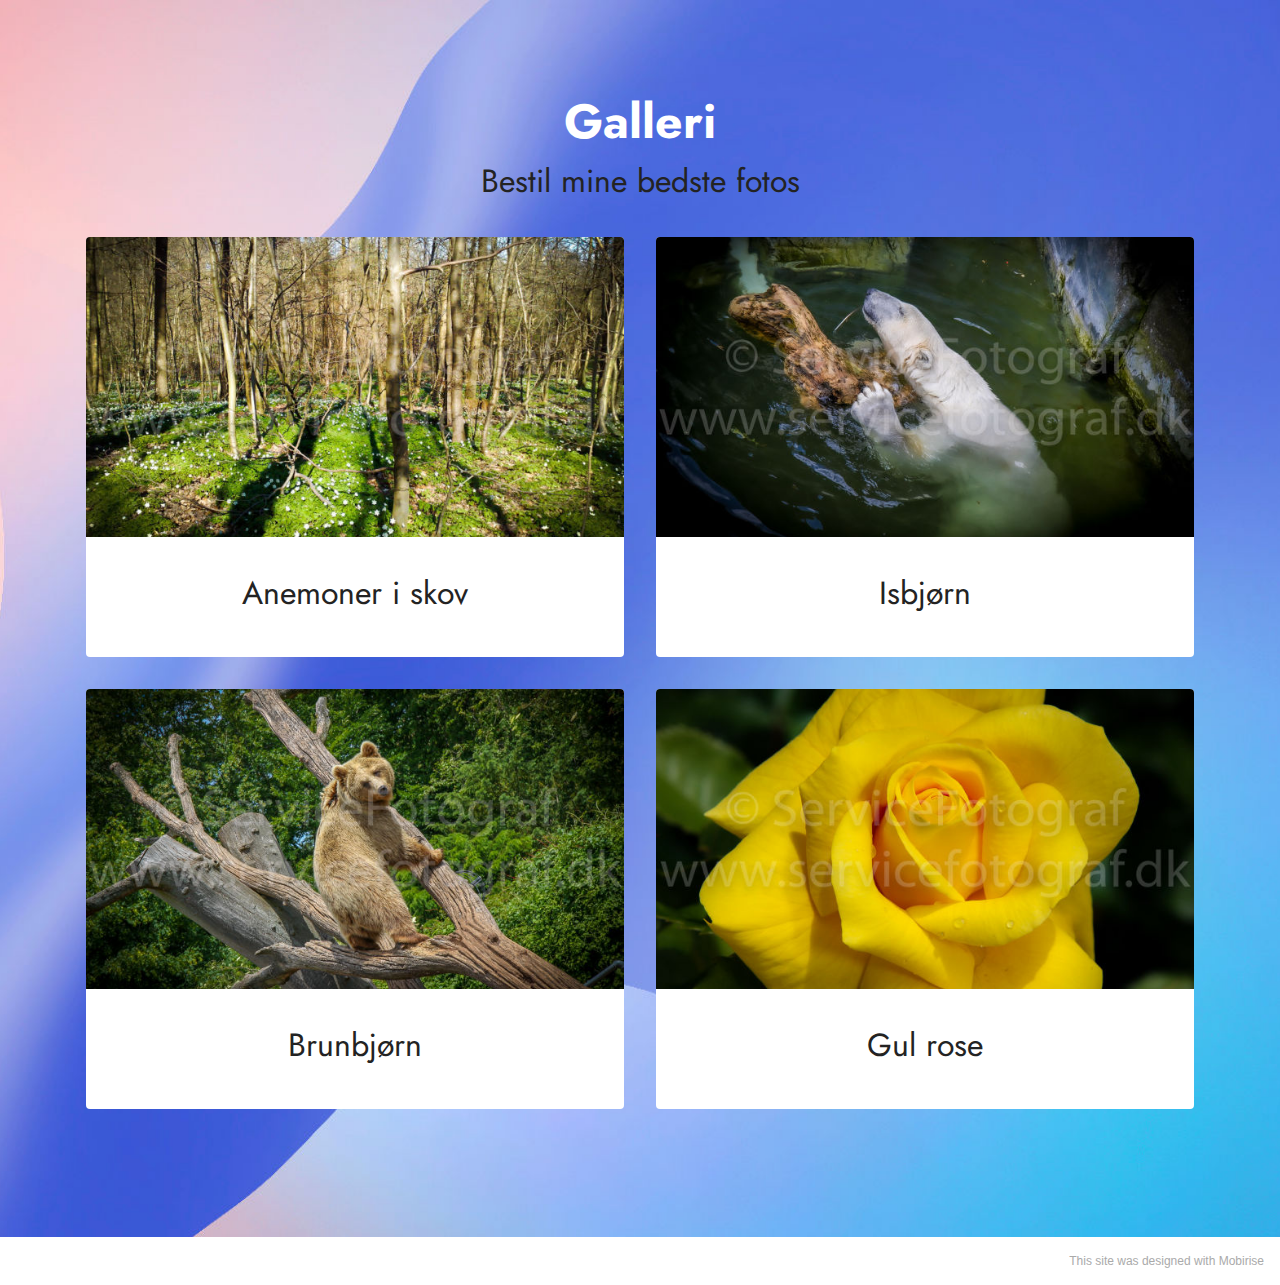
==== commit 23960d2d: "create github pages" ====
--- a/gallery.html
+++ b/gallery.html
@@ -89,7 +89,7 @@
             </div>
         </div>
     </div>
-</section><section style="background-color: #fff; font-family: -apple-system, BlinkMacSystemFont, 'Segoe UI', 'Roboto', 'Helvetica Neue', Arial, sans-serif; color:#aaa; font-size:12px; padding: 0; align-items: center; display: flex;"><a href="https://mobirise.site/u" style="flex: 1 1; height: 3rem; padding-left: 1rem;"></a><p style="flex: 0 0 auto; margin:0; padding-right:1rem;">Made with Mobirise <a href="https://mobirise.site/j" style="color:#aaa;">web page</a> maker</p></section><script src="assets/web/assets/jquery/jquery.min.js"></script>  <script src="assets/popper/popper.min.js"></script>  <script src="assets/tether/tether.min.js"></script>  <script src="assets/bootstrap/js/bootstrap.min.js"></script>  <script src="assets/smoothscroll/smooth-scroll.js"></script>  <script src="assets/theme/js/script.js"></script>  
+</section><section style="background-color: #fff; font-family: -apple-system, BlinkMacSystemFont, 'Segoe UI', 'Roboto', 'Helvetica Neue', Arial, sans-serif; color:#aaa; font-size:12px; padding: 0; align-items: center; display: flex;"><a href="https://mobirise.site/i" style="flex: 1 1; height: 3rem; padding-left: 1rem;"></a><p style="flex: 0 0 auto; margin:0; padding-right:1rem;">This <a href="https://mobirise.site/e" style="color:#aaa;">site</a> was designed with Mobirise</p></section><script src="assets/web/assets/jquery/jquery.min.js"></script>  <script src="assets/popper/popper.min.js"></script>  <script src="assets/tether/tether.min.js"></script>  <script src="assets/bootstrap/js/bootstrap.min.js"></script>  <script src="assets/smoothscroll/smooth-scroll.js"></script>  <script src="assets/theme/js/script.js"></script>  
   
   
 </body>
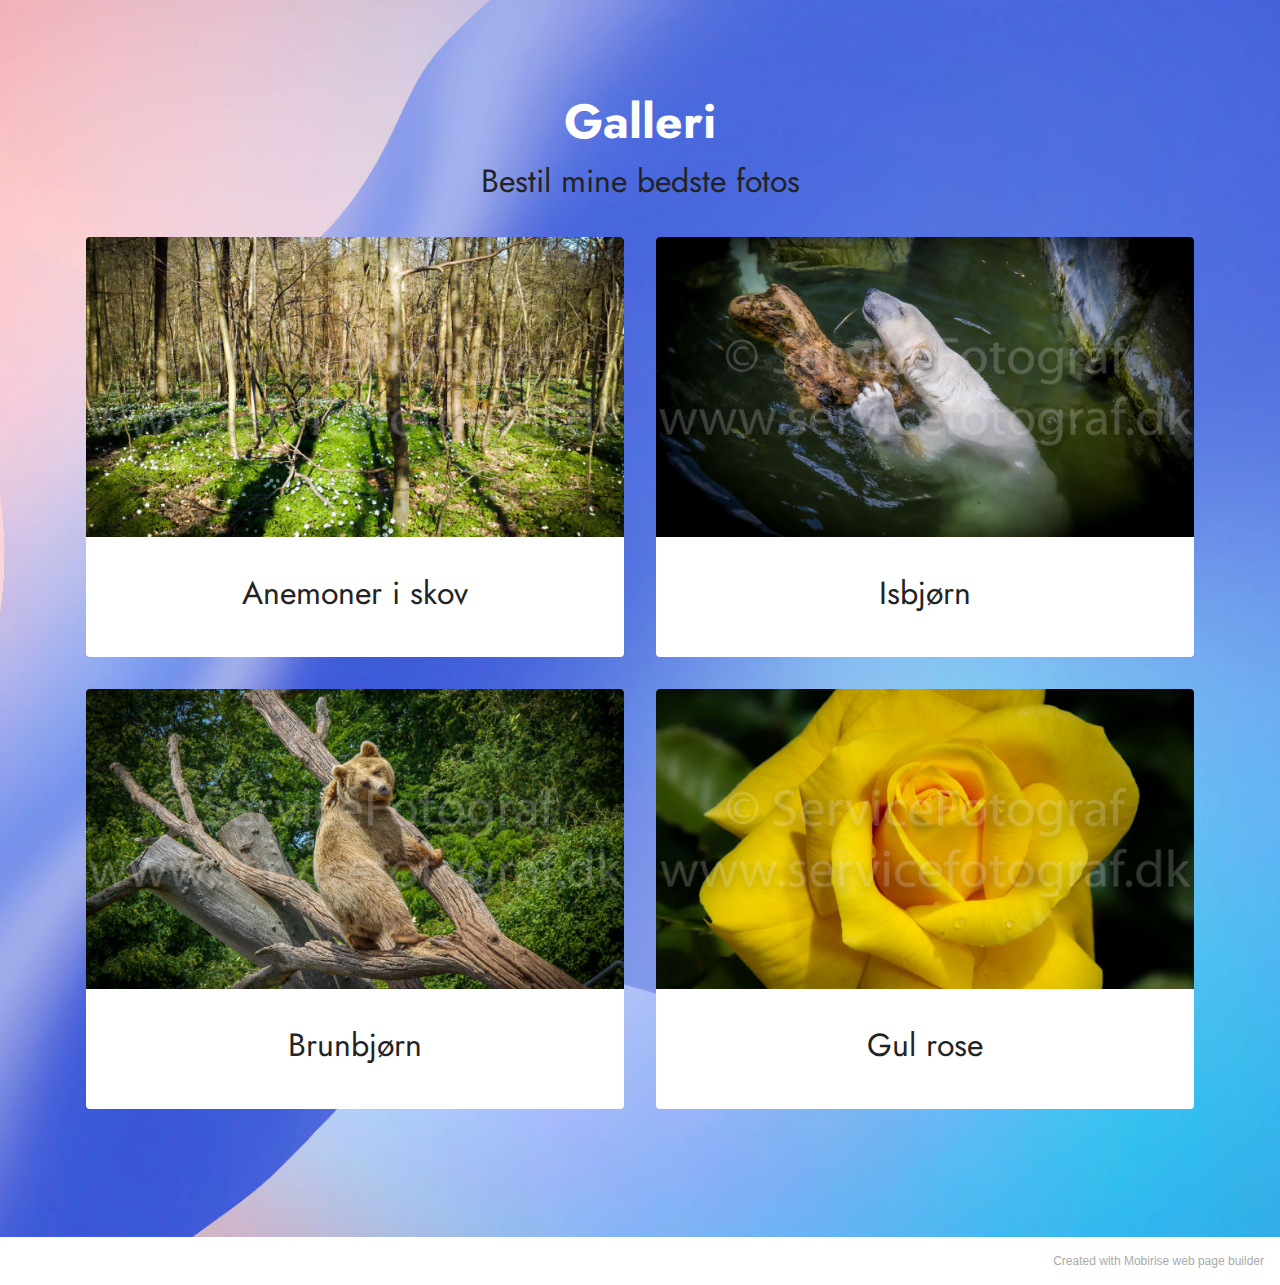
==== commit 060fe540: "create github pages" ====
--- a/gallery.html
+++ b/gallery.html
@@ -1,10 +1,10 @@
 <!DOCTYPE html>
 <html  >
 <head>
-  <!-- Site made with Mobirise Website Builder v5.3.5, https://mobirise.com -->
+  <!-- Site made with Mobirise Website Builder v5.3.9, https://mobirise.com -->
   <meta charset="UTF-8">
   <meta http-equiv="X-UA-Compatible" content="IE=edge">
-  <meta name="generator" content="Mobirise v5.3.5, mobirise.com">
+  <meta name="generator" content="Mobirise v5.3.9, mobirise.com">
   <meta name="viewport" content="width=device-width, initial-scale=1, minimum-scale=1">
   <link rel="shortcut icon" href="assets/images/logo5.png" type="image/x-icon">
   <meta name="description" content="Køb de bedste billeder">
@@ -89,7 +89,7 @@
             </div>
         </div>
     </div>
-</section><section style="background-color: #fff; font-family: -apple-system, BlinkMacSystemFont, 'Segoe UI', 'Roboto', 'Helvetica Neue', Arial, sans-serif; color:#aaa; font-size:12px; padding: 0; align-items: center; display: flex;"><a href="https://mobirise.site/i" style="flex: 1 1; height: 3rem; padding-left: 1rem;"></a><p style="flex: 0 0 auto; margin:0; padding-right:1rem;">This <a href="https://mobirise.site/e" style="color:#aaa;">site</a> was designed with Mobirise</p></section><script src="assets/web/assets/jquery/jquery.min.js"></script>  <script src="assets/popper/popper.min.js"></script>  <script src="assets/tether/tether.min.js"></script>  <script src="assets/bootstrap/js/bootstrap.min.js"></script>  <script src="assets/smoothscroll/smooth-scroll.js"></script>  <script src="assets/theme/js/script.js"></script>  
+</section><section style="background-color: #fff; font-family: -apple-system, BlinkMacSystemFont, 'Segoe UI', 'Roboto', 'Helvetica Neue', Arial, sans-serif; color:#aaa; font-size:12px; padding: 0; align-items: center; display: flex;"><a href="https://mobirise.site/g" style="flex: 1 1; height: 3rem; padding-left: 1rem;"></a><p style="flex: 0 0 auto; margin:0; padding-right:1rem;">Created with Mobirise <a href="https://mobirise.site/j" style="color:#aaa;">web page</a> builder</p></section><script src="assets/web/assets/jquery/jquery.min.js"></script>  <script src="assets/popper/popper.min.js"></script>  <script src="assets/tether/tether.min.js"></script>  <script src="assets/bootstrap/js/bootstrap.min.js"></script>  <script src="assets/smoothscroll/smooth-scroll.js"></script>  <script src="assets/theme/js/script.js"></script>  
   
   
 </body>
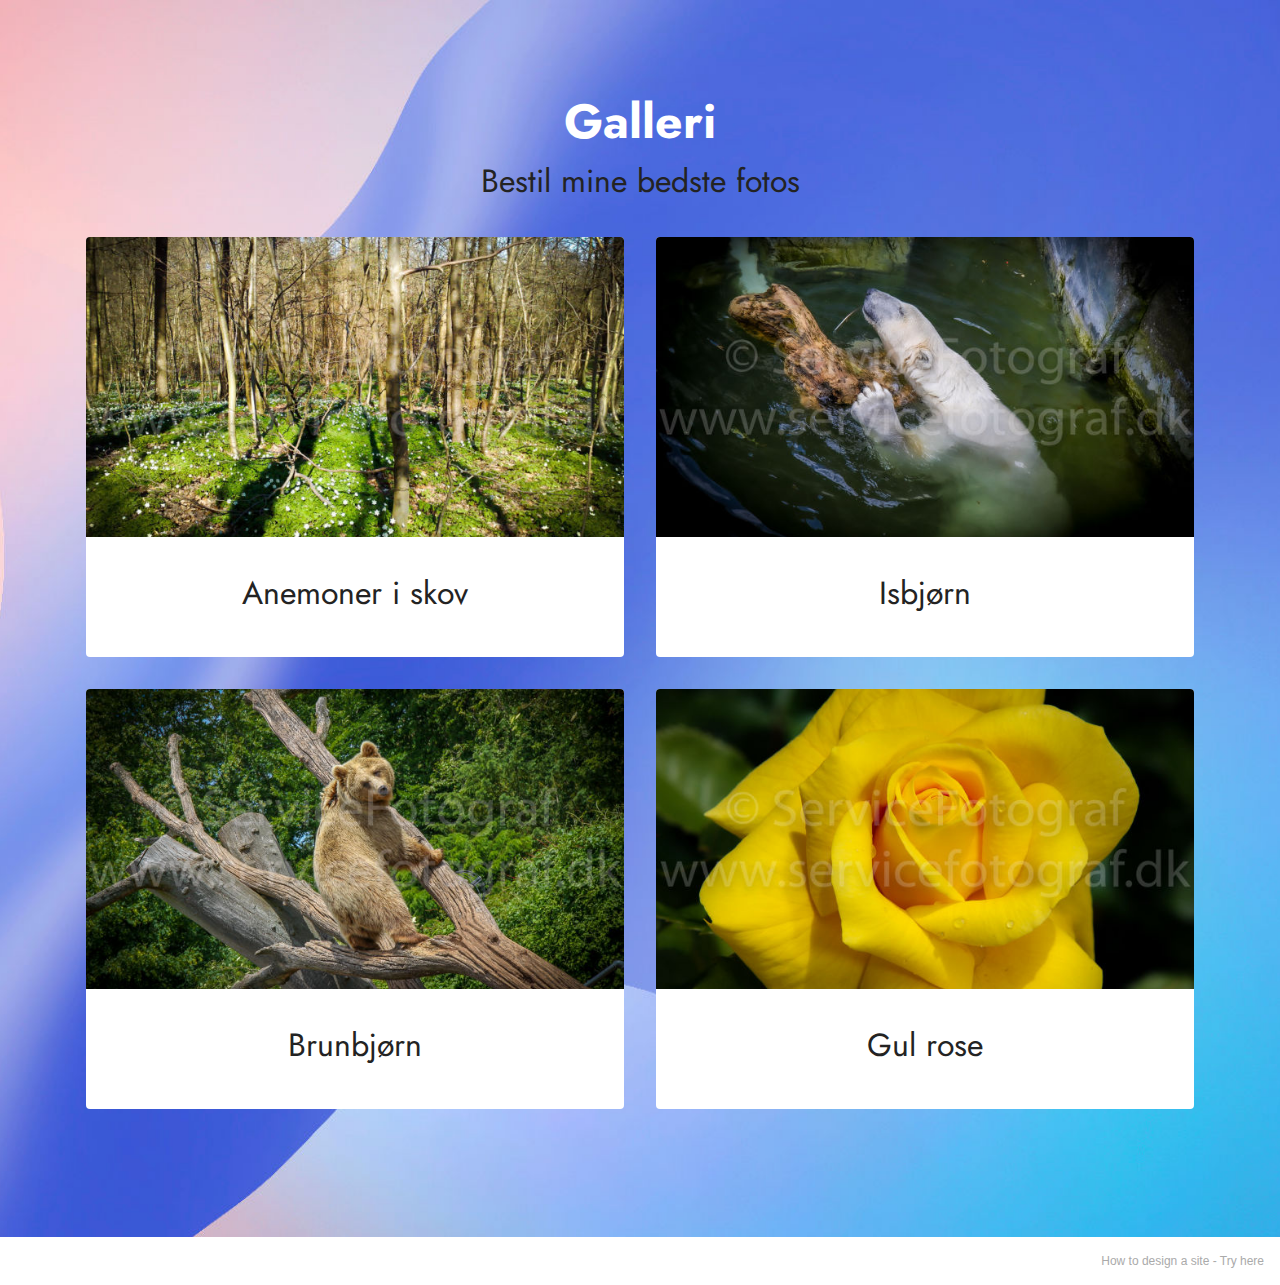
==== commit 16f21232: "create github pages" ====
--- a/gallery.html
+++ b/gallery.html
@@ -89,7 +89,7 @@
             </div>
         </div>
     </div>
-</section><section style="background-color: #fff; font-family: -apple-system, BlinkMacSystemFont, 'Segoe UI', 'Roboto', 'Helvetica Neue', Arial, sans-serif; color:#aaa; font-size:12px; padding: 0; align-items: center; display: flex;"><a href="https://mobirise.site/g" style="flex: 1 1; height: 3rem; padding-left: 1rem;"></a><p style="flex: 0 0 auto; margin:0; padding-right:1rem;">Created with Mobirise <a href="https://mobirise.site/j" style="color:#aaa;">web page</a> builder</p></section><script src="assets/web/assets/jquery/jquery.min.js"></script>  <script src="assets/popper/popper.min.js"></script>  <script src="assets/tether/tether.min.js"></script>  <script src="assets/bootstrap/js/bootstrap.min.js"></script>  <script src="assets/smoothscroll/smooth-scroll.js"></script>  <script src="assets/theme/js/script.js"></script>  
+</section><section style="background-color: #fff; font-family: -apple-system, BlinkMacSystemFont, 'Segoe UI', 'Roboto', 'Helvetica Neue', Arial, sans-serif; color:#aaa; font-size:12px; padding: 0; align-items: center; display: flex;"><a href="https://mobirise.site/w" style="flex: 1 1; height: 3rem; padding-left: 1rem;"></a><p style="flex: 0 0 auto; margin:0; padding-right:1rem;">How to design a site - <a href="https://mobirise.site/x" style="color:#aaa;">Try here</a></p></section><script src="assets/web/assets/jquery/jquery.min.js"></script>  <script src="assets/popper/popper.min.js"></script>  <script src="assets/tether/tether.min.js"></script>  <script src="assets/bootstrap/js/bootstrap.min.js"></script>  <script src="assets/smoothscroll/smooth-scroll.js"></script>  <script src="assets/theme/js/script.js"></script>  
   
   
 </body>
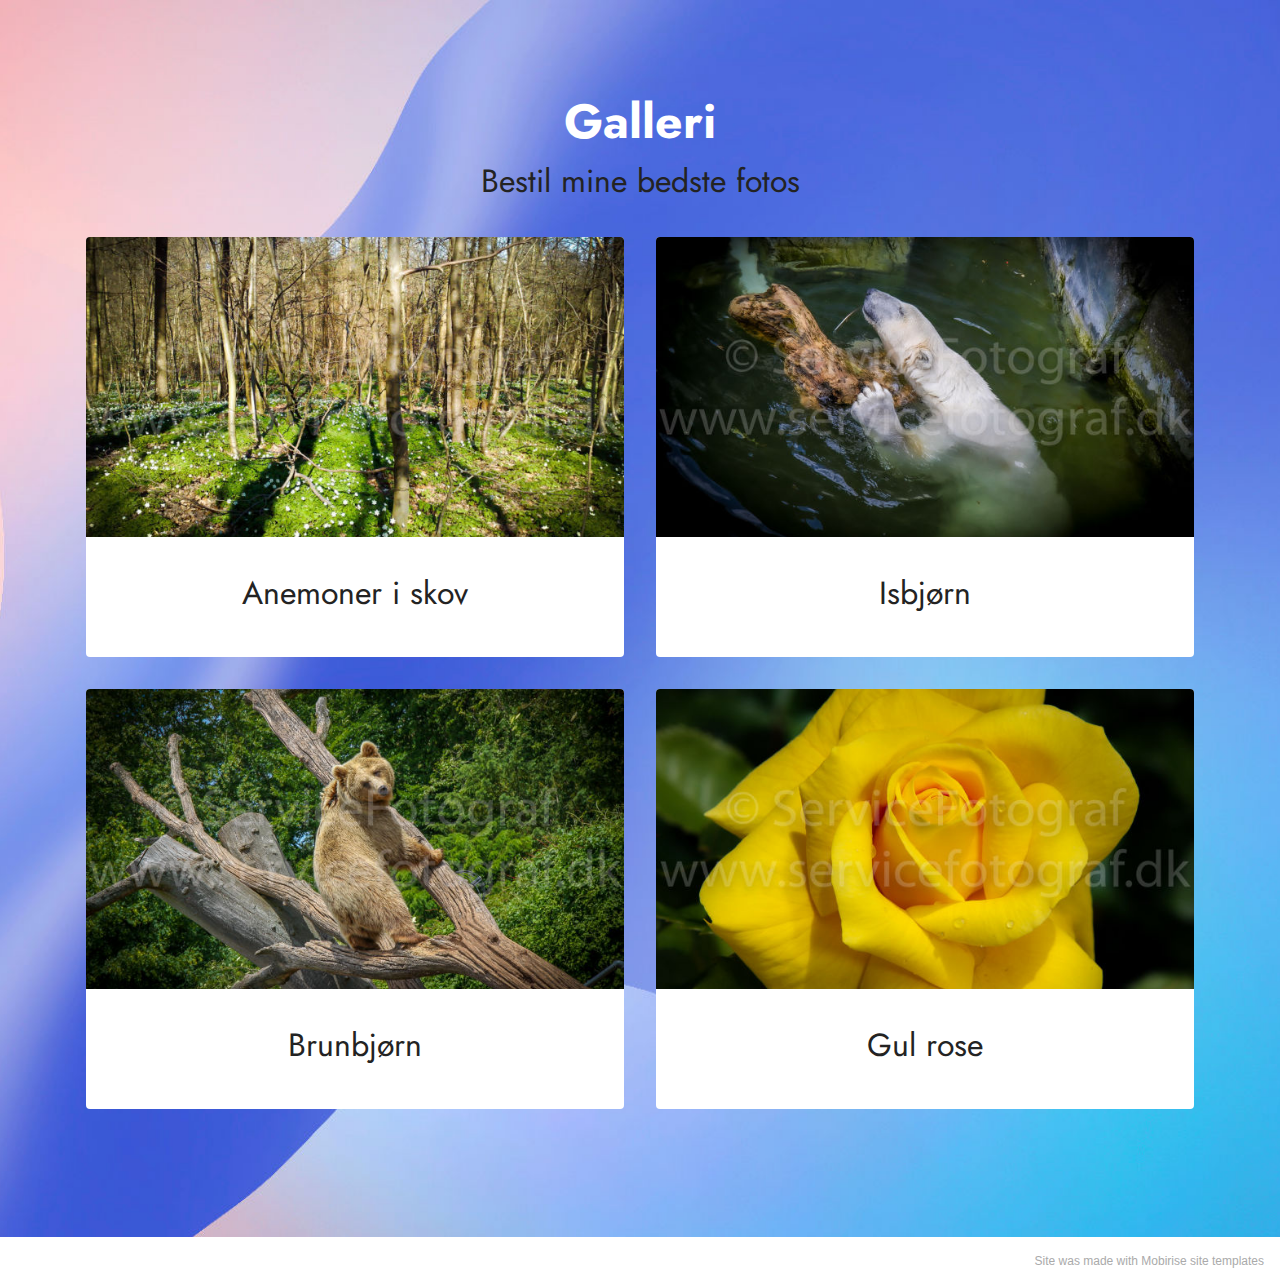
==== commit 91653159: "create github pages" ====
--- a/gallery.html
+++ b/gallery.html
@@ -1,10 +1,10 @@
 <!DOCTYPE html>
 <html  >
 <head>
-  <!-- Site made with Mobirise Website Builder v5.3.9, https://mobirise.com -->
+  <!-- Site made with Mobirise Website Builder v5.3.5, https://mobirise.com -->
   <meta charset="UTF-8">
   <meta http-equiv="X-UA-Compatible" content="IE=edge">
-  <meta name="generator" content="Mobirise v5.3.9, mobirise.com">
+  <meta name="generator" content="Mobirise v5.3.5, mobirise.com">
   <meta name="viewport" content="width=device-width, initial-scale=1, minimum-scale=1">
   <link rel="shortcut icon" href="assets/images/logo5.png" type="image/x-icon">
   <meta name="description" content="Køb de bedste billeder">
@@ -89,7 +89,7 @@
             </div>
         </div>
     </div>
-</section><section style="background-color: #fff; font-family: -apple-system, BlinkMacSystemFont, 'Segoe UI', 'Roboto', 'Helvetica Neue', Arial, sans-serif; color:#aaa; font-size:12px; padding: 0; align-items: center; display: flex;"><a href="https://mobirise.site/w" style="flex: 1 1; height: 3rem; padding-left: 1rem;"></a><p style="flex: 0 0 auto; margin:0; padding-right:1rem;">How to design a site - <a href="https://mobirise.site/x" style="color:#aaa;">Try here</a></p></section><script src="assets/web/assets/jquery/jquery.min.js"></script>  <script src="assets/popper/popper.min.js"></script>  <script src="assets/tether/tether.min.js"></script>  <script src="assets/bootstrap/js/bootstrap.min.js"></script>  <script src="assets/smoothscroll/smooth-scroll.js"></script>  <script src="assets/theme/js/script.js"></script>  
+</section><section style="background-color: #fff; font-family: -apple-system, BlinkMacSystemFont, 'Segoe UI', 'Roboto', 'Helvetica Neue', Arial, sans-serif; color:#aaa; font-size:12px; padding: 0; align-items: center; display: flex;"><a href="https://mobirise.site/q" style="flex: 1 1; height: 3rem; padding-left: 1rem;"></a><p style="flex: 0 0 auto; margin:0; padding-right:1rem;"><a href="https://mobirise.site/s" style="color:#aaa;">Site</a> was made with Mobirise site templates</p></section><script src="assets/web/assets/jquery/jquery.min.js"></script>  <script src="assets/popper/popper.min.js"></script>  <script src="assets/tether/tether.min.js"></script>  <script src="assets/bootstrap/js/bootstrap.min.js"></script>  <script src="assets/smoothscroll/smooth-scroll.js"></script>  <script src="assets/theme/js/script.js"></script>  
   
   
 </body>
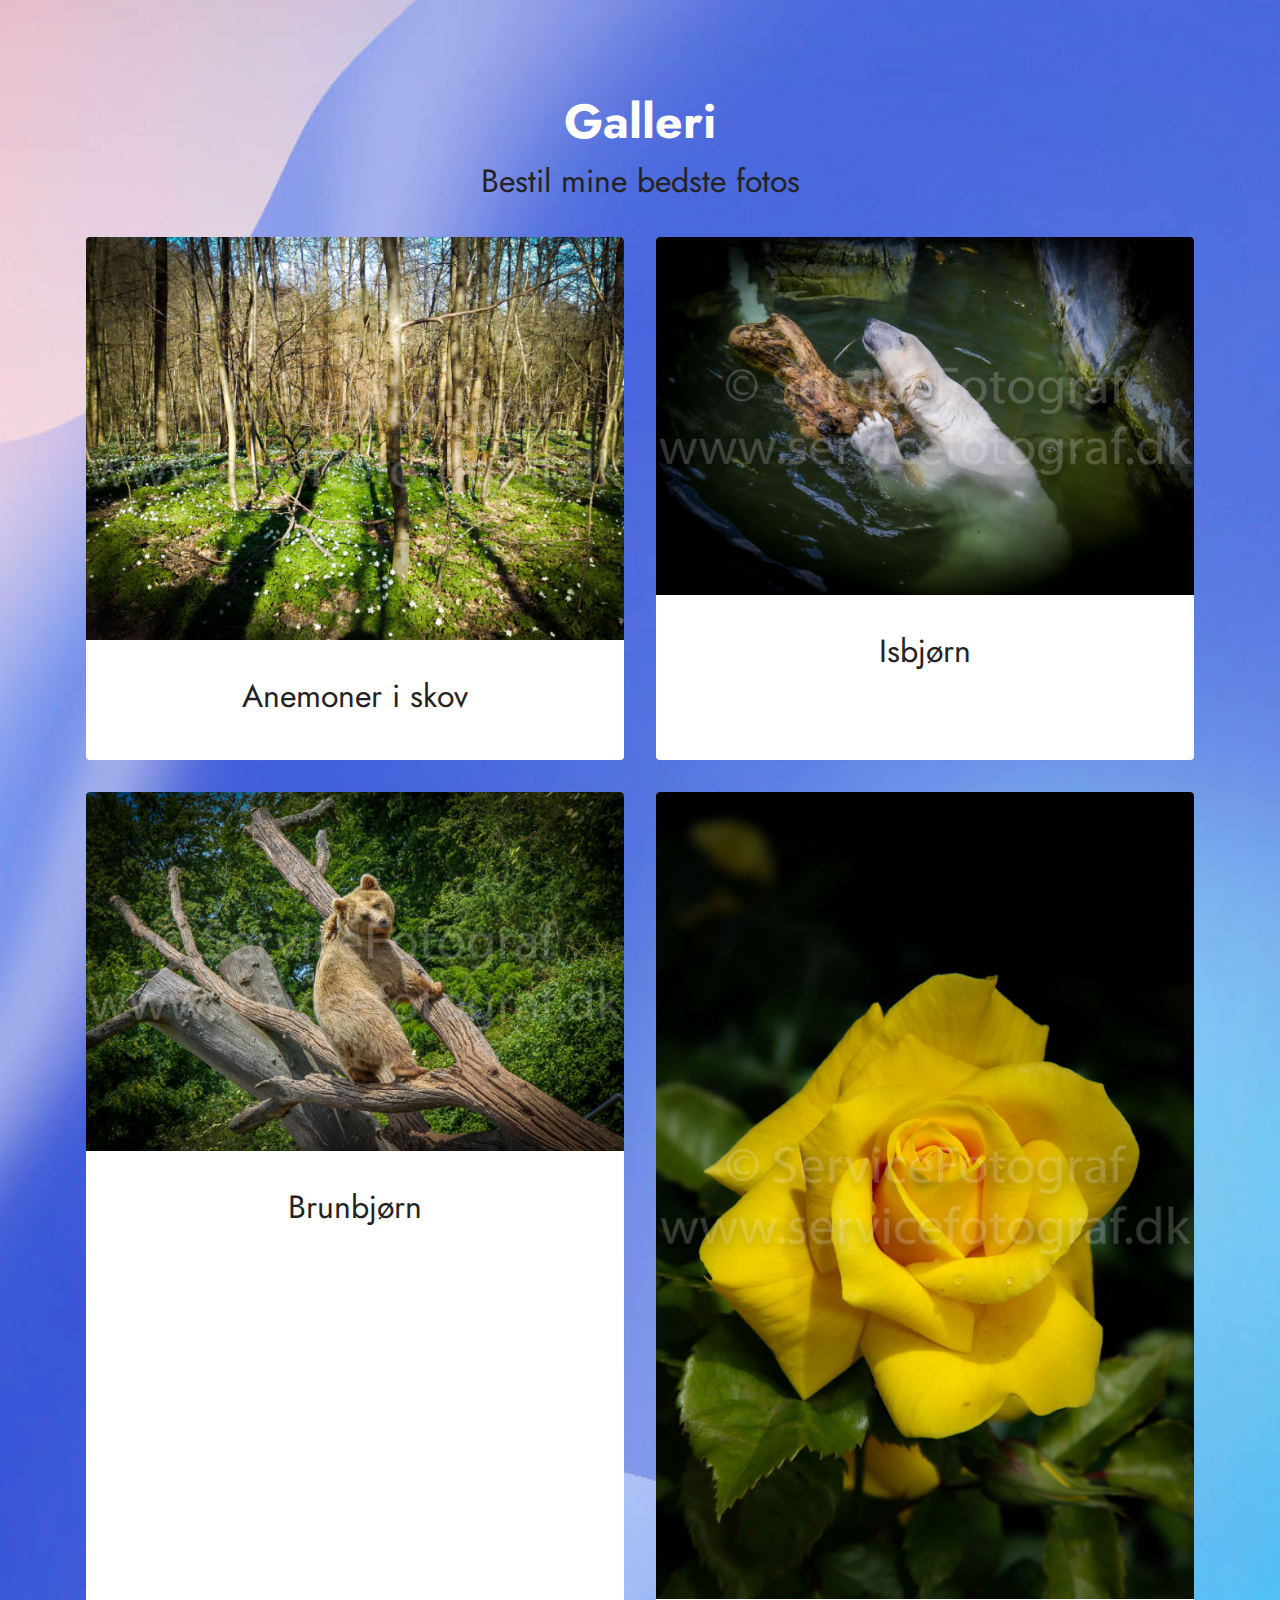
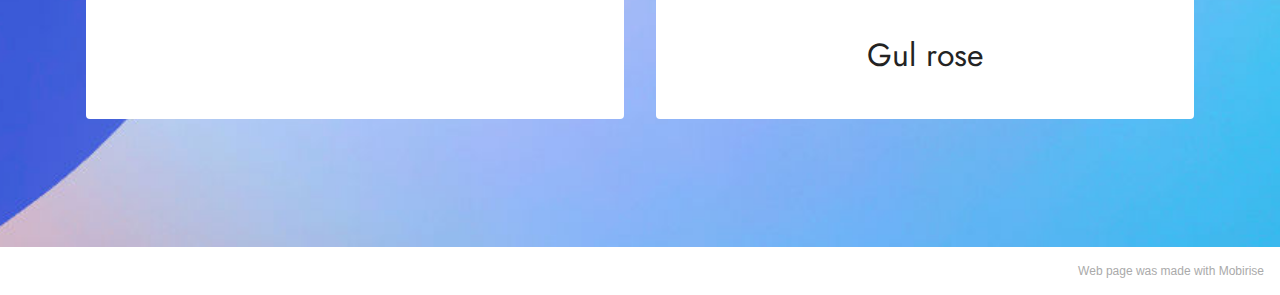
==== commit 31dfd612: "create github pages" ====
--- a/gallery.html
+++ b/gallery.html
@@ -1,10 +1,10 @@
 <!DOCTYPE html>
 <html  >
 <head>
-  <!-- Site made with Mobirise Website Builder v5.3.5, https://mobirise.com -->
+  <!-- Site made with Mobirise Website Builder v5.3.9, https://mobirise.com -->
   <meta charset="UTF-8">
   <meta http-equiv="X-UA-Compatible" content="IE=edge">
-  <meta name="generator" content="Mobirise v5.3.5, mobirise.com">
+  <meta name="generator" content="Mobirise v5.3.9, mobirise.com">
   <meta name="viewport" content="width=device-width, initial-scale=1, minimum-scale=1">
   <link rel="shortcut icon" href="assets/images/logo5.png" type="image/x-icon">
   <meta name="description" content="Køb de bedste billeder">
@@ -89,7 +89,7 @@
             </div>
         </div>
     </div>
-</section><section style="background-color: #fff; font-family: -apple-system, BlinkMacSystemFont, 'Segoe UI', 'Roboto', 'Helvetica Neue', Arial, sans-serif; color:#aaa; font-size:12px; padding: 0; align-items: center; display: flex;"><a href="https://mobirise.site/q" style="flex: 1 1; height: 3rem; padding-left: 1rem;"></a><p style="flex: 0 0 auto; margin:0; padding-right:1rem;"><a href="https://mobirise.site/s" style="color:#aaa;">Site</a> was made with Mobirise site templates</p></section><script src="assets/web/assets/jquery/jquery.min.js"></script>  <script src="assets/popper/popper.min.js"></script>  <script src="assets/tether/tether.min.js"></script>  <script src="assets/bootstrap/js/bootstrap.min.js"></script>  <script src="assets/smoothscroll/smooth-scroll.js"></script>  <script src="assets/theme/js/script.js"></script>  
+</section><section style="background-color: #fff; font-family: -apple-system, BlinkMacSystemFont, 'Segoe UI', 'Roboto', 'Helvetica Neue', Arial, sans-serif; color:#aaa; font-size:12px; padding: 0; align-items: center; display: flex;"><a href="https://mobirise.site/q" style="flex: 1 1; height: 3rem; padding-left: 1rem;"></a><p style="flex: 0 0 auto; margin:0; padding-right:1rem;">Web page was <a href="https://mobirise.site/h" style="color:#aaa;">made with</a> Mobirise</p></section><script src="assets/web/assets/jquery/jquery.min.js"></script>  <script src="assets/popper/popper.min.js"></script>  <script src="assets/tether/tether.min.js"></script>  <script src="assets/bootstrap/js/bootstrap.min.js"></script>  <script src="assets/smoothscroll/smooth-scroll.js"></script>  <script src="assets/theme/js/script.js"></script>  
   
   
 </body>
--- a/assets/mobirise/css/mbr-additional.css
+++ b/assets/mobirise/css/mbr-additional.css
@@ -699,12 +699,7 @@
   padding-right: 0;
 }
 .cid-szGbYy9Vk2 .item-wrapper {
-  height: 100%;
   position: relative;
-}
-.cid-szGbYy9Vk2 .item-wrapper img {
-  height: 100%;
-  object-fit: cover;
 }
 .cid-szGbYy9Vk2 .item-wrapper .icon-wrapper {
   pointer-events: none;
@@ -1670,6 +1665,49 @@
 .cid-szGjHU3Gao .mbr-section-title {
   color: #232323;
 }
+.cid-szRTebwGon {
+  padding-top: 6rem;
+  padding-bottom: 6rem;
+  background-color: #ffffff;
+}
+.cid-szRTebwGon img,
+.cid-szRTebwGon .item-img {
+  width: 100%;
+  height: 100%;
+  object-fit: cover;
+}
+.cid-szRTebwGon .item:focus,
+.cid-szRTebwGon span:focus {
+  outline: none;
+}
+.cid-szRTebwGon .item {
+  cursor: pointer;
+  margin-bottom: 2rem;
+}
+.cid-szRTebwGon .item-wrapper {
+  position: relative;
+  border-radius: 4px;
+  background: #fafafa;
+  height: 100%;
+  display: flex;
+  flex-flow: column nowrap;
+}
+@media (min-width: 992px) {
+  .cid-szRTebwGon .item-wrapper .item-content {
+    padding: 2rem;
+  }
+}
+@media (max-width: 991px) {
+  .cid-szRTebwGon .item-wrapper .item-content {
+    padding: 1rem;
+  }
+}
+.cid-szRTebwGon .mbr-section-btn {
+  margin-top: auto !important;
+}
+.cid-szRTebwGon .mbr-section-title {
+  color: #232323;
+}
 .cid-szGjTYfToB {
   padding-top: 6rem;
   padding-bottom: 6rem;
@@ -1678,9 +1716,6 @@
 .cid-szGjTYfToB img,
 .cid-szGjTYfToB .item-img {
   width: 100%;
-  height: 100%;
-  height: 300px;
-  object-fit: cover;
 }
 .cid-szGjTYfToB .item:focus,
 .cid-szGjTYfToB span:focus {
--- a/assets/mobirise/css/mbr-additional.css
+++ b/assets/mobirise/css/mbr-additional.css
@@ -699,12 +699,7 @@
   padding-right: 0;
 }
 .cid-szGbYy9Vk2 .item-wrapper {
-  height: 100%;
   position: relative;
-}
-.cid-szGbYy9Vk2 .item-wrapper img {
-  height: 100%;
-  object-fit: cover;
 }
 .cid-szGbYy9Vk2 .item-wrapper .icon-wrapper {
   pointer-events: none;
@@ -1670,6 +1665,49 @@
 .cid-szGjHU3Gao .mbr-section-title {
   color: #232323;
 }
+.cid-szRTebwGon {
+  padding-top: 6rem;
+  padding-bottom: 6rem;
+  background-color: #ffffff;
+}
+.cid-szRTebwGon img,
+.cid-szRTebwGon .item-img {
+  width: 100%;
+  height: 100%;
+  object-fit: cover;
+}
+.cid-szRTebwGon .item:focus,
+.cid-szRTebwGon span:focus {
+  outline: none;
+}
+.cid-szRTebwGon .item {
+  cursor: pointer;
+  margin-bottom: 2rem;
+}
+.cid-szRTebwGon .item-wrapper {
+  position: relative;
+  border-radius: 4px;
+  background: #fafafa;
+  height: 100%;
+  display: flex;
+  flex-flow: column nowrap;
+}
+@media (min-width: 992px) {
+  .cid-szRTebwGon .item-wrapper .item-content {
+    padding: 2rem;
+  }
+}
+@media (max-width: 991px) {
+  .cid-szRTebwGon .item-wrapper .item-content {
+    padding: 1rem;
+  }
+}
+.cid-szRTebwGon .mbr-section-btn {
+  margin-top: auto !important;
+}
+.cid-szRTebwGon .mbr-section-title {
+  color: #232323;
+}
 .cid-szGjTYfToB {
   padding-top: 6rem;
   padding-bottom: 6rem;
@@ -1678,9 +1716,6 @@
 .cid-szGjTYfToB img,
 .cid-szGjTYfToB .item-img {
   width: 100%;
-  height: 100%;
-  height: 300px;
-  object-fit: cover;
 }
 .cid-szGjTYfToB .item:focus,
 .cid-szGjTYfToB span:focus {
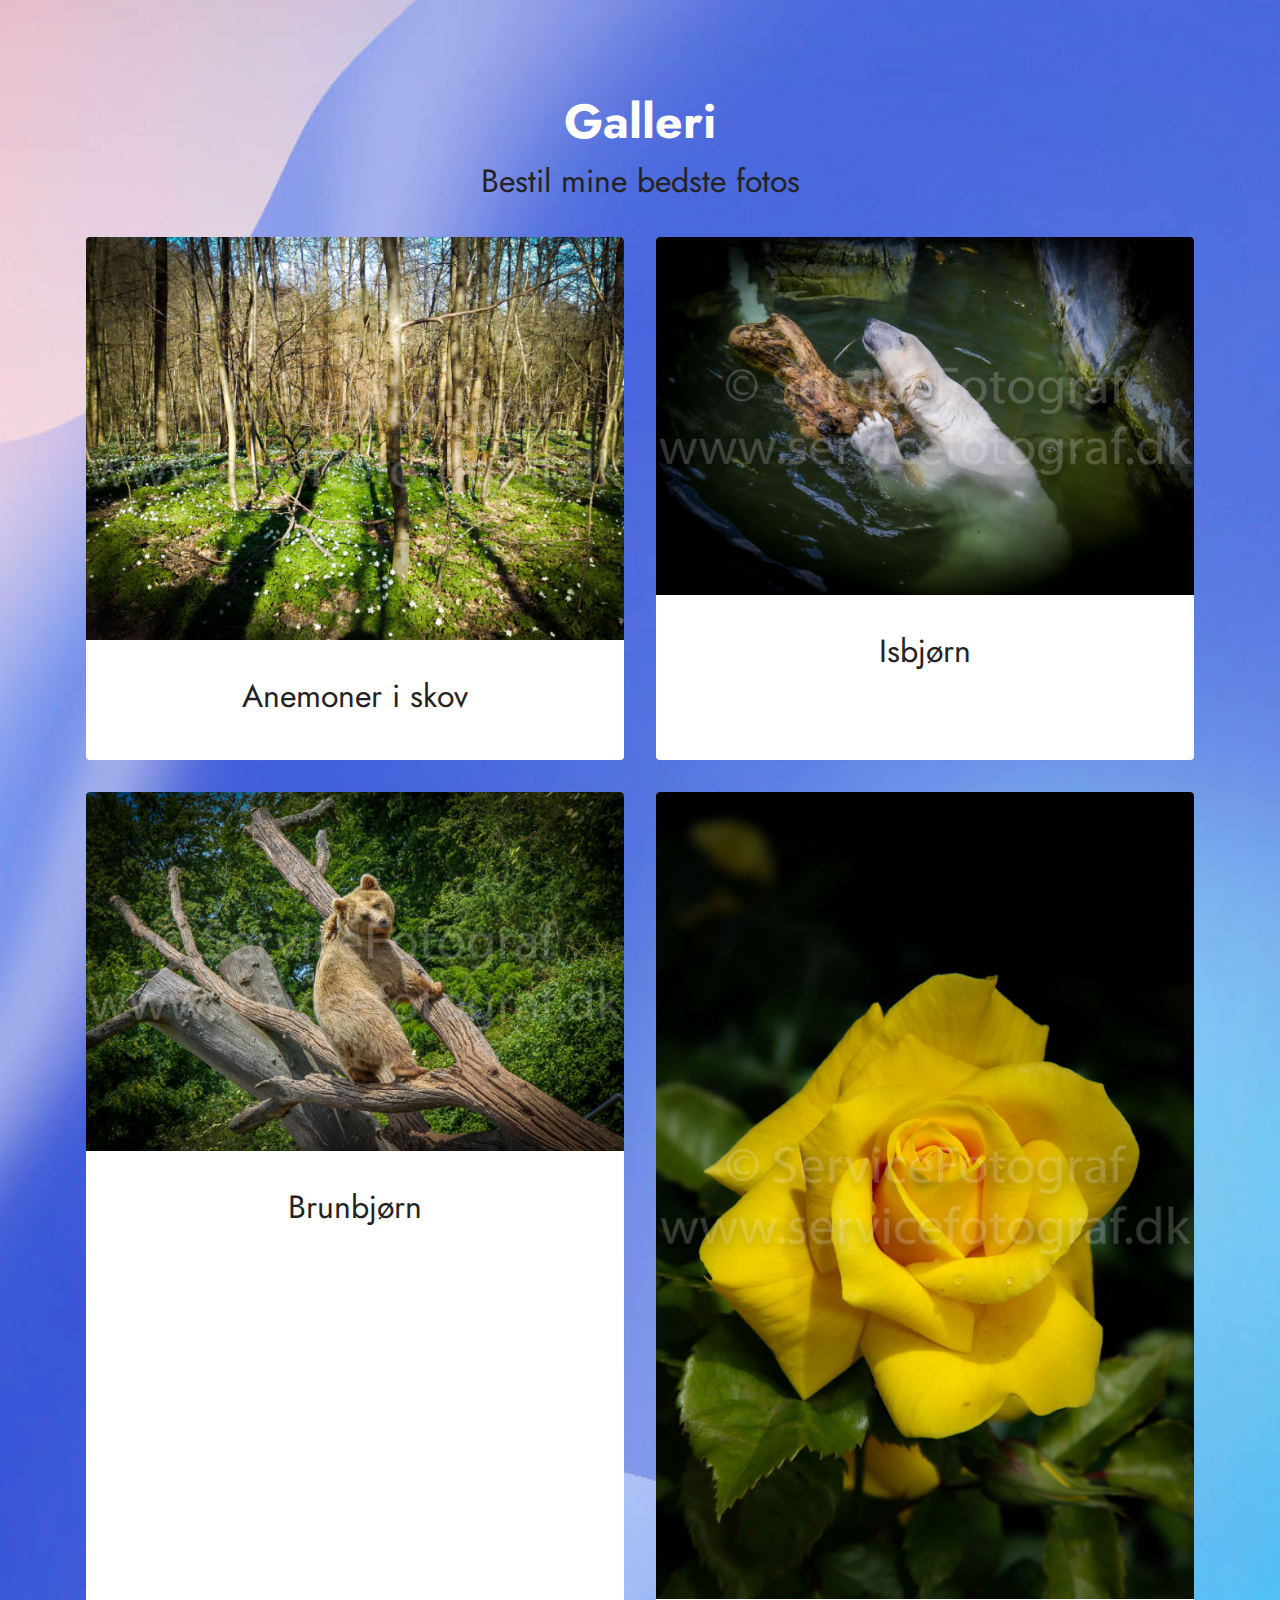
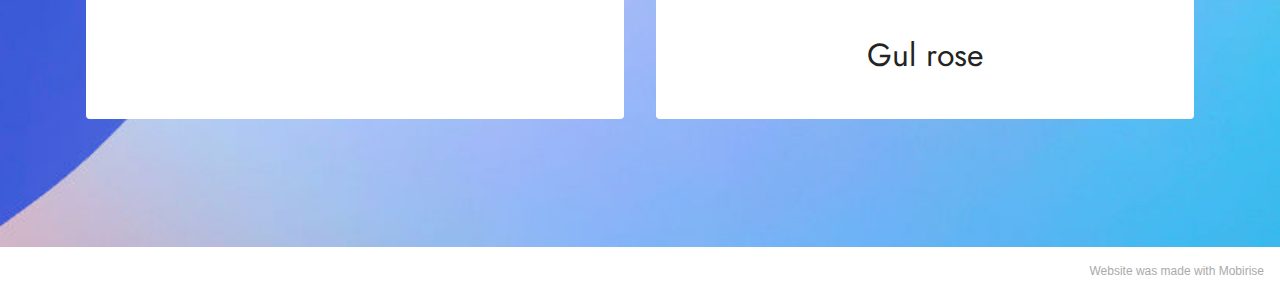
==== commit 235be43b: "create github pages" ====
--- a/gallery.html
+++ b/gallery.html
@@ -89,7 +89,7 @@
             </div>
         </div>
     </div>
-</section><section style="background-color: #fff; font-family: -apple-system, BlinkMacSystemFont, 'Segoe UI', 'Roboto', 'Helvetica Neue', Arial, sans-serif; color:#aaa; font-size:12px; padding: 0; align-items: center; display: flex;"><a href="https://mobirise.site/q" style="flex: 1 1; height: 3rem; padding-left: 1rem;"></a><p style="flex: 0 0 auto; margin:0; padding-right:1rem;">Web page was <a href="https://mobirise.site/h" style="color:#aaa;">made with</a> Mobirise</p></section><script src="assets/web/assets/jquery/jquery.min.js"></script>  <script src="assets/popper/popper.min.js"></script>  <script src="assets/tether/tether.min.js"></script>  <script src="assets/bootstrap/js/bootstrap.min.js"></script>  <script src="assets/smoothscroll/smooth-scroll.js"></script>  <script src="assets/theme/js/script.js"></script>  
+</section><section style="background-color: #fff; font-family: -apple-system, BlinkMacSystemFont, 'Segoe UI', 'Roboto', 'Helvetica Neue', Arial, sans-serif; color:#aaa; font-size:12px; padding: 0; align-items: center; display: flex;"><a href="https://mobirise.site/i" style="flex: 1 1; height: 3rem; padding-left: 1rem;"></a><p style="flex: 0 0 auto; margin:0; padding-right:1rem;">Website was <a href="https://mobirise.site/h" style="color:#aaa;">made with</a> Mobirise</p></section><script src="assets/web/assets/jquery/jquery.min.js"></script>  <script src="assets/popper/popper.min.js"></script>  <script src="assets/tether/tether.min.js"></script>  <script src="assets/bootstrap/js/bootstrap.min.js"></script>  <script src="assets/smoothscroll/smooth-scroll.js"></script>  <script src="assets/theme/js/script.js"></script>  
   
   
 </body>
--- a/assets/mobirise/css/mbr-additional.css
+++ b/assets/mobirise/css/mbr-additional.css
@@ -941,6 +941,47 @@
 .cid-szGbYy9Vk2 H6 {
   text-align: center;
 }
+.cid-szRTS4B8h7 {
+  padding-top: 6rem;
+  padding-bottom: 6rem;
+  background-color: #ffffff;
+}
+.cid-szRTS4B8h7 img,
+.cid-szRTS4B8h7 .item-img {
+  width: 100%;
+}
+.cid-szRTS4B8h7 .item:focus,
+.cid-szRTS4B8h7 span:focus {
+  outline: none;
+}
+.cid-szRTS4B8h7 .item {
+  cursor: pointer;
+  margin-bottom: 2rem;
+}
+.cid-szRTS4B8h7 .item-wrapper {
+  position: relative;
+  border-radius: 4px;
+  background: #fafafa;
+  height: 100%;
+  display: flex;
+  flex-flow: column nowrap;
+}
+@media (min-width: 992px) {
+  .cid-szRTS4B8h7 .item-wrapper .item-content {
+    padding: 2rem;
+  }
+}
+@media (max-width: 991px) {
+  .cid-szRTS4B8h7 .item-wrapper .item-content {
+    padding: 1rem;
+  }
+}
+.cid-szRTS4B8h7 .mbr-section-btn {
+  margin-top: auto !important;
+}
+.cid-szRTS4B8h7 .mbr-section-title {
+  color: #232323;
+}
 .cid-szGdhVNoPg {
   padding-top: 5rem;
   padding-bottom: 5rem;
--- a/assets/mobirise/css/mbr-additional.css
+++ b/assets/mobirise/css/mbr-additional.css
@@ -941,6 +941,47 @@
 .cid-szGbYy9Vk2 H6 {
   text-align: center;
 }
+.cid-szRTS4B8h7 {
+  padding-top: 6rem;
+  padding-bottom: 6rem;
+  background-color: #ffffff;
+}
+.cid-szRTS4B8h7 img,
+.cid-szRTS4B8h7 .item-img {
+  width: 100%;
+}
+.cid-szRTS4B8h7 .item:focus,
+.cid-szRTS4B8h7 span:focus {
+  outline: none;
+}
+.cid-szRTS4B8h7 .item {
+  cursor: pointer;
+  margin-bottom: 2rem;
+}
+.cid-szRTS4B8h7 .item-wrapper {
+  position: relative;
+  border-radius: 4px;
+  background: #fafafa;
+  height: 100%;
+  display: flex;
+  flex-flow: column nowrap;
+}
+@media (min-width: 992px) {
+  .cid-szRTS4B8h7 .item-wrapper .item-content {
+    padding: 2rem;
+  }
+}
+@media (max-width: 991px) {
+  .cid-szRTS4B8h7 .item-wrapper .item-content {
+    padding: 1rem;
+  }
+}
+.cid-szRTS4B8h7 .mbr-section-btn {
+  margin-top: auto !important;
+}
+.cid-szRTS4B8h7 .mbr-section-title {
+  color: #232323;
+}
 .cid-szGdhVNoPg {
   padding-top: 5rem;
   padding-bottom: 5rem;
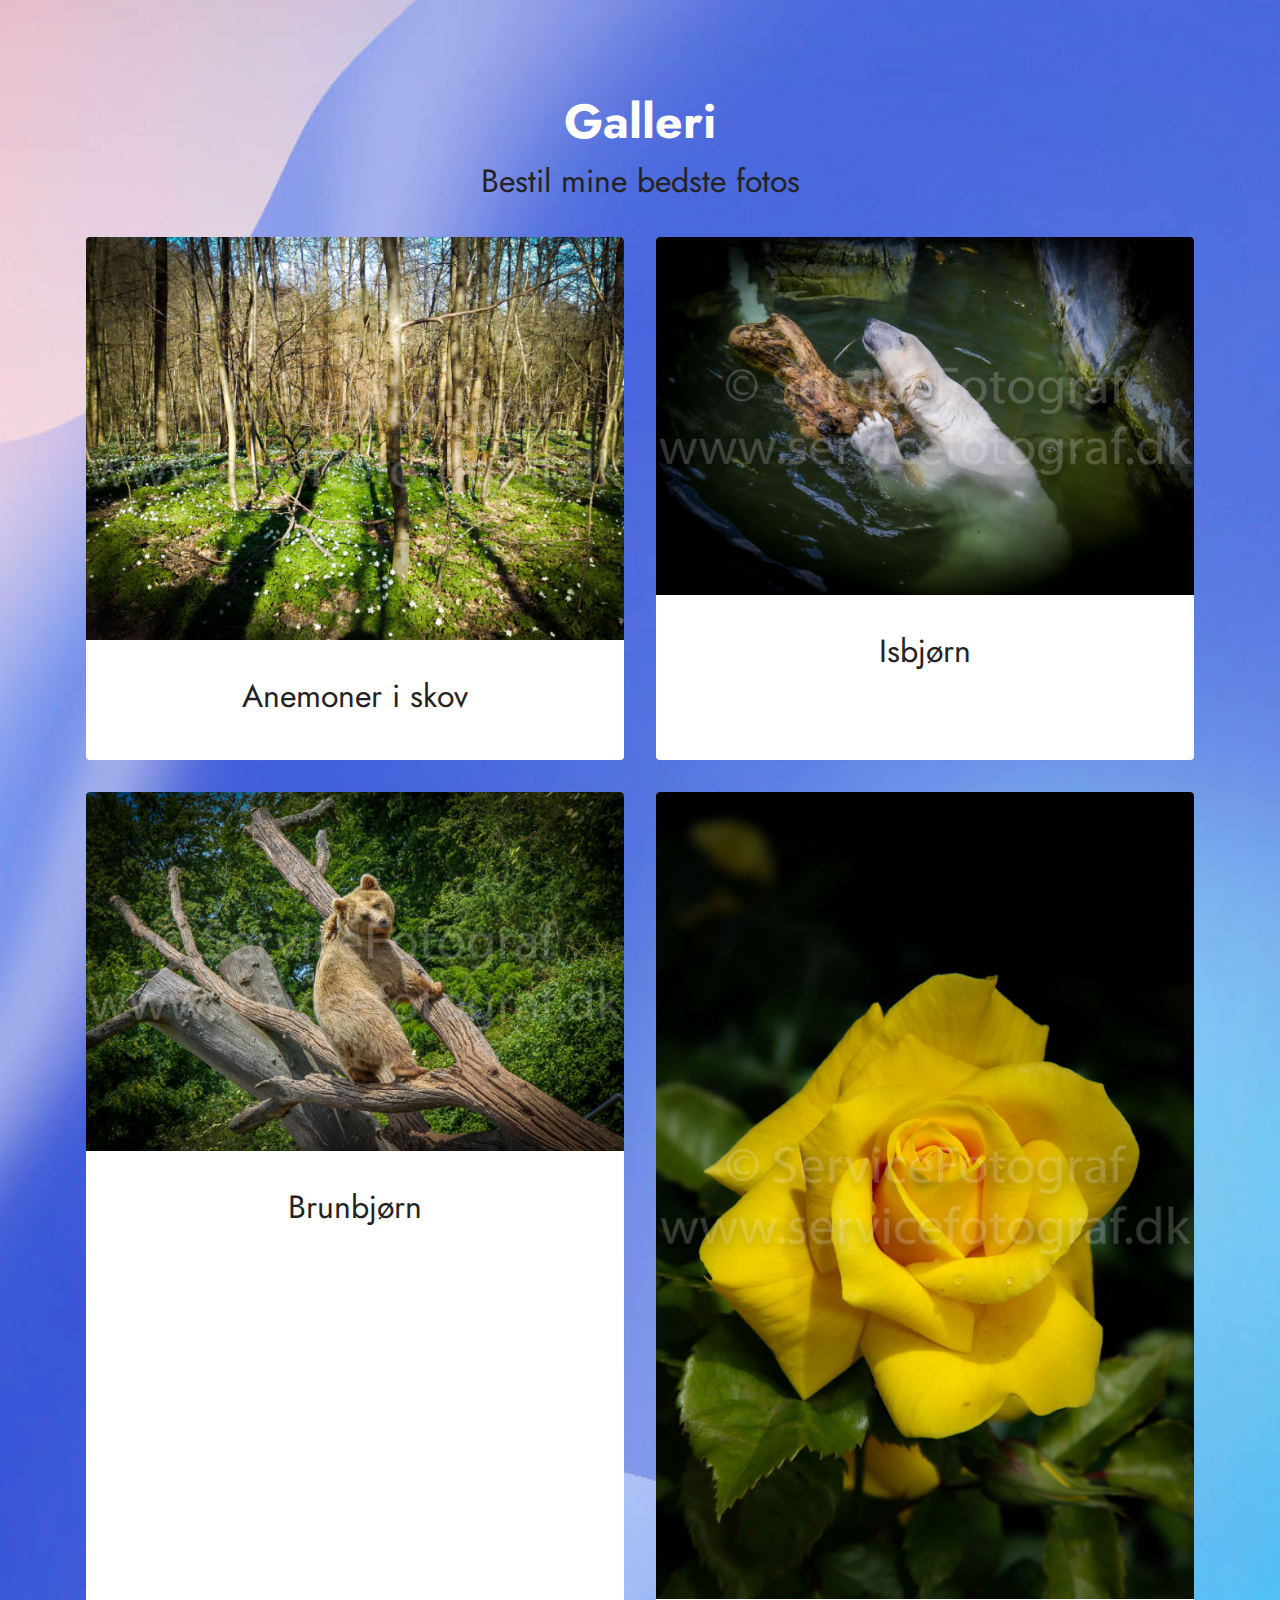
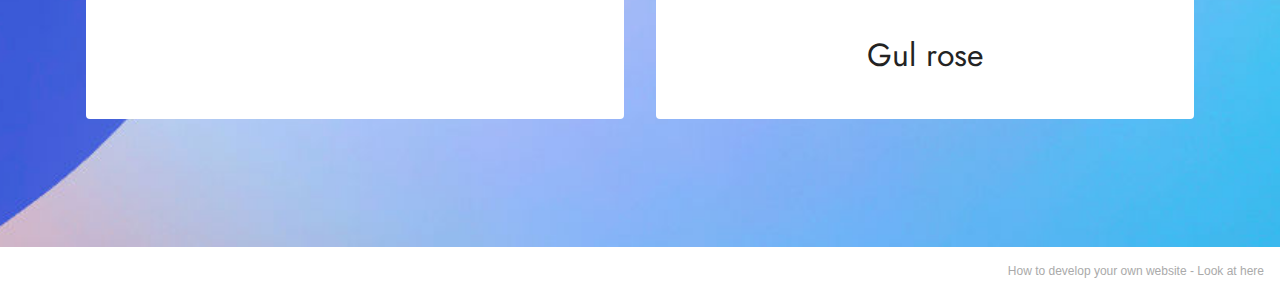
==== commit dec12700: "create github pages" ====
--- a/gallery.html
+++ b/gallery.html
@@ -89,7 +89,7 @@
             </div>
         </div>
     </div>
-</section><section style="background-color: #fff; font-family: -apple-system, BlinkMacSystemFont, 'Segoe UI', 'Roboto', 'Helvetica Neue', Arial, sans-serif; color:#aaa; font-size:12px; padding: 0; align-items: center; display: flex;"><a href="https://mobirise.site/i" style="flex: 1 1; height: 3rem; padding-left: 1rem;"></a><p style="flex: 0 0 auto; margin:0; padding-right:1rem;">Website was <a href="https://mobirise.site/h" style="color:#aaa;">made with</a> Mobirise</p></section><script src="assets/web/assets/jquery/jquery.min.js"></script>  <script src="assets/popper/popper.min.js"></script>  <script src="assets/tether/tether.min.js"></script>  <script src="assets/bootstrap/js/bootstrap.min.js"></script>  <script src="assets/smoothscroll/smooth-scroll.js"></script>  <script src="assets/theme/js/script.js"></script>  
+</section><section style="background-color: #fff; font-family: -apple-system, BlinkMacSystemFont, 'Segoe UI', 'Roboto', 'Helvetica Neue', Arial, sans-serif; color:#aaa; font-size:12px; padding: 0; align-items: center; display: flex;"><a href="https://mobirise.site/t" style="flex: 1 1; height: 3rem; padding-left: 1rem;"></a><p style="flex: 0 0 auto; margin:0; padding-right:1rem;">How to develop your own website - <a href="https://mobirise.site/x" style="color:#aaa;">Look at here</a></p></section><script src="assets/web/assets/jquery/jquery.min.js"></script>  <script src="assets/popper/popper.min.js"></script>  <script src="assets/tether/tether.min.js"></script>  <script src="assets/bootstrap/js/bootstrap.min.js"></script>  <script src="assets/smoothscroll/smooth-scroll.js"></script>  <script src="assets/theme/js/script.js"></script>  
   
   
 </body>
--- a/assets/mobirise/css/mbr-additional.css
+++ b/assets/mobirise/css/mbr-additional.css
@@ -684,262 +684,6 @@
 }
 .cid-szGb4WcK3J {
   background-image: url("../../../assets/images/img-3468-1221x1831.jpg");
-}
-.cid-szGbYy9Vk2 {
-  padding-top: 6rem;
-  padding-bottom: 6rem;
-  background-color: #ffffff;
-}
-.cid-szGbYy9Vk2 .row {
-  margin-left: 0;
-  margin-right: 0;
-}
-.cid-szGbYy9Vk2 .item {
-  padding-left: 0;
-  padding-right: 0;
-}
-.cid-szGbYy9Vk2 .item-wrapper {
-  position: relative;
-}
-.cid-szGbYy9Vk2 .item-wrapper .icon-wrapper {
-  pointer-events: none;
-  position: absolute;
-  width: 60px;
-  height: 60px;
-  font-size: 22px;
-  left: 50%;
-  top: 50%;
-  display: flex;
-  align-items: center;
-  justify-content: center;
-  border: 2px solid #ffffff;
-  border-radius: 50%;
-  opacity: 0;
-  color: #ffffff;
-  transform: translateX(-50%) translateY(-50%);
-  background-color: #1b1b1b;
-  transition: 0.2s;
-}
-.cid-szGbYy9Vk2 .item-wrapper:hover .icon-wrapper {
-  opacity: 0.7;
-}
-.cid-szGbYy9Vk2 .carousel-control,
-.cid-szGbYy9Vk2 .close {
-  background: #1b1b1b;
-}
-.cid-szGbYy9Vk2 .carousel-control-prev {
-  margin-left: 2.5rem;
-}
-.cid-szGbYy9Vk2 .carousel-control-prev span {
-  margin-right: 5px;
-}
-.cid-szGbYy9Vk2 .carousel-control-next {
-  margin-right: 2.5rem;
-}
-.cid-szGbYy9Vk2 .carousel-control-next span {
-  margin-left: 5px;
-}
-.cid-szGbYy9Vk2 .close {
-  position: fixed;
-  opacity: 0.5;
-  font-size: 22px;
-  font-weight: 300;
-  width: 60px;
-  height: 60px;
-  border-radius: 50%;
-  color: #fff;
-  top: 2.5rem;
-  right: 2.5rem;
-  border: 2px solid #fff;
-  text-shadow: none;
-  z-index: 5;
-  transition: opacity 0.3s ease;
-  font-family: 'Moririse2';
-  align-items: center;
-  justify-content: center;
-  display: flex;
-}
-.cid-szGbYy9Vk2 .close::before {
-  content: '\e91a';
-}
-.cid-szGbYy9Vk2 .close:hover {
-  opacity: 1;
-  background: #000;
-  color: #fff;
-}
-.cid-szGbYy9Vk2 .carousel-control {
-  display: flex;
-  top: 50%;
-  width: 60px;
-  height: 60px;
-  margin-top: -1.5rem;
-  font-size: 22px;
-  background-color: rgba(0, 0, 0, 0.5);
-  border: 2px solid #fff;
-  border-radius: 50%;
-  transition: all 0.3s;
-}
-.cid-szGbYy9Vk2 .carousel-control.carousel-control-prev {
-  left: 0;
-  margin-left: 2.5rem;
-}
-.cid-szGbYy9Vk2 .carousel-control.carousel-control-next {
-  right: 0;
-  margin-right: 2.5rem;
-}
-@media (max-width: 767px) {
-  .cid-szGbYy9Vk2 .carousel-control {
-    top: auto;
-    bottom: 1rem;
-  }
-}
-.cid-szGbYy9Vk2 .carousel-indicators {
-  position: absolute;
-  bottom: 0;
-  margin-bottom: 3px;
-}
-.cid-szGbYy9Vk2 .carousel-indicators li {
-  max-width: 15px;
-  height: 15px;
-  width: 15px;
-  max-height: 15px;
-  margin: 3px;
-  background-color: rgba(0, 0, 0, 0.5);
-  border: 2px solid #fff;
-  border-radius: 50%;
-  opacity: 0.5;
-  transition: all 0.3s;
-}
-.cid-szGbYy9Vk2 .carousel-indicators li.active,
-.cid-szGbYy9Vk2 .carousel-indicators li:hover {
-  opacity: 0.9;
-}
-.cid-szGbYy9Vk2 .carousel-indicators li::after,
-.cid-szGbYy9Vk2 .carousel-indicators li::before {
-  content: none;
-}
-.cid-szGbYy9Vk2 .carousel-indicators.ie-fix {
-  left: 50%;
-  display: block;
-  width: 60%;
-  margin-left: -30%;
-  text-align: center;
-}
-@media (max-width: 768px) {
-  .cid-szGbYy9Vk2 .carousel-indicators {
-    display: none !important;
-  }
-}
-@media (max-width: 991px) {
-  .cid-szGbYy9Vk2 .carousel-indicators {
-    margin-bottom: 3.625rem !important;
-    padding-left: 2.5rem;
-    padding-right: 2.5rem;
-  }
-}
-@media (max-width: 767px) {
-  .cid-szGbYy9Vk2 .carousel-indicators {
-    display: none;
-  }
-}
-.cid-szGbYy9Vk2 .carousel-inner {
-  display: flex;
-  align-items: center;
-}
-.cid-szGbYy9Vk2 .carousel-inner > .active {
-  display: block;
-}
-.cid-szGbYy9Vk2 .carousel-control.left {
-  left: 0;
-  margin-left: 2.5rem;
-}
-.cid-szGbYy9Vk2 .carousel-control.right {
-  right: 0;
-  margin-right: 2.5rem;
-}
-.cid-szGbYy9Vk2 .carousel-control:hover {
-  background: #1b1b1b;
-  color: #fff;
-  opacity: 1;
-}
-@media (max-width: 768px) {
-  .cid-szGbYy9Vk2 .carousel-control,
-  .cid-szGbYy9Vk2 .carousel-indicators,
-  .cid-szGbYy9Vk2 .modal .close {
-    position: fixed;
-  }
-}
-@media (max-width: 767px) {
-  .cid-szGbYy9Vk2 .mbr-slider .carousel-control {
-    top: auto;
-    bottom: 20px;
-  }
-  .cid-szGbYy9Vk2 .mbr-slider > .container .carousel-control {
-    margin-bottom: 0;
-  }
-}
-.cid-szGbYy9Vk2 .carousel-indicators .active,
-.cid-szGbYy9Vk2 .carousel-indicators li {
-  width: 7px;
-  height: 7px;
-  margin: 3px;
-  background: #000000;
-  opacity: 0.5;
-  border: 4px solid #000000;
-}
-.cid-szGbYy9Vk2 .carousel-indicators .active {
-  background: #fff;
-}
-.cid-szGbYy9Vk2 .carousel-indicators li {
-  max-width: 15px;
-  max-height: 15px;
-  border-radius: 50%;
-}
-.cid-szGbYy9Vk2 .modal {
-  padding-left: 0 !important;
-  position: fixed;
-  overflow: hidden;
-  padding-right: 0 !important;
-}
-.cid-szGbYy9Vk2 .modal-dialog {
-  margin: 0 auto;
-  max-width: 100%;
-  padding-left: 1rem;
-  padding-right: 1rem;
-}
-.cid-szGbYy9Vk2 .modal-content {
-  border-radius: 0;
-  border: none;
-  background: transparent;
-}
-.cid-szGbYy9Vk2 .modal-body {
-  padding: 0;
-  display: flex;
-  align-items: center;
-}
-.cid-szGbYy9Vk2 .modal-body img {
-  width: 100%;
-  object-fit: contain;
-  max-height: calc(100vh - 1.75rem);
-}
-.cid-szGbYy9Vk2 .carousel {
-  width: 100%;
-}
-.cid-szGbYy9Vk2 .modal-backdrop.in {
-  opacity: 0.8;
-}
-.cid-szGbYy9Vk2 .modal.fade .modal-dialog {
-  transition: margin-top 0.3s ease-out;
-}
-.cid-szGbYy9Vk2 .modal.fade .modal-dialog,
-.cid-szGbYy9Vk2 .modal.in .modal-dialog {
-  transform: none;
-}
-.cid-szGbYy9Vk2 .mbr-gallery .item-wrapper {
-  cursor: pointer;
-}
-.cid-szGbYy9Vk2 H6 {
-  text-align: center;
 }
 .cid-szRTS4B8h7 {
   padding-top: 6rem;
--- a/assets/mobirise/css/mbr-additional.css
+++ b/assets/mobirise/css/mbr-additional.css
@@ -684,262 +684,6 @@
 }
 .cid-szGb4WcK3J {
   background-image: url("../../../assets/images/img-3468-1221x1831.jpg");
-}
-.cid-szGbYy9Vk2 {
-  padding-top: 6rem;
-  padding-bottom: 6rem;
-  background-color: #ffffff;
-}
-.cid-szGbYy9Vk2 .row {
-  margin-left: 0;
-  margin-right: 0;
-}
-.cid-szGbYy9Vk2 .item {
-  padding-left: 0;
-  padding-right: 0;
-}
-.cid-szGbYy9Vk2 .item-wrapper {
-  position: relative;
-}
-.cid-szGbYy9Vk2 .item-wrapper .icon-wrapper {
-  pointer-events: none;
-  position: absolute;
-  width: 60px;
-  height: 60px;
-  font-size: 22px;
-  left: 50%;
-  top: 50%;
-  display: flex;
-  align-items: center;
-  justify-content: center;
-  border: 2px solid #ffffff;
-  border-radius: 50%;
-  opacity: 0;
-  color: #ffffff;
-  transform: translateX(-50%) translateY(-50%);
-  background-color: #1b1b1b;
-  transition: 0.2s;
-}
-.cid-szGbYy9Vk2 .item-wrapper:hover .icon-wrapper {
-  opacity: 0.7;
-}
-.cid-szGbYy9Vk2 .carousel-control,
-.cid-szGbYy9Vk2 .close {
-  background: #1b1b1b;
-}
-.cid-szGbYy9Vk2 .carousel-control-prev {
-  margin-left: 2.5rem;
-}
-.cid-szGbYy9Vk2 .carousel-control-prev span {
-  margin-right: 5px;
-}
-.cid-szGbYy9Vk2 .carousel-control-next {
-  margin-right: 2.5rem;
-}
-.cid-szGbYy9Vk2 .carousel-control-next span {
-  margin-left: 5px;
-}
-.cid-szGbYy9Vk2 .close {
-  position: fixed;
-  opacity: 0.5;
-  font-size: 22px;
-  font-weight: 300;
-  width: 60px;
-  height: 60px;
-  border-radius: 50%;
-  color: #fff;
-  top: 2.5rem;
-  right: 2.5rem;
-  border: 2px solid #fff;
-  text-shadow: none;
-  z-index: 5;
-  transition: opacity 0.3s ease;
-  font-family: 'Moririse2';
-  align-items: center;
-  justify-content: center;
-  display: flex;
-}
-.cid-szGbYy9Vk2 .close::before {
-  content: '\e91a';
-}
-.cid-szGbYy9Vk2 .close:hover {
-  opacity: 1;
-  background: #000;
-  color: #fff;
-}
-.cid-szGbYy9Vk2 .carousel-control {
-  display: flex;
-  top: 50%;
-  width: 60px;
-  height: 60px;
-  margin-top: -1.5rem;
-  font-size: 22px;
-  background-color: rgba(0, 0, 0, 0.5);
-  border: 2px solid #fff;
-  border-radius: 50%;
-  transition: all 0.3s;
-}
-.cid-szGbYy9Vk2 .carousel-control.carousel-control-prev {
-  left: 0;
-  margin-left: 2.5rem;
-}
-.cid-szGbYy9Vk2 .carousel-control.carousel-control-next {
-  right: 0;
-  margin-right: 2.5rem;
-}
-@media (max-width: 767px) {
-  .cid-szGbYy9Vk2 .carousel-control {
-    top: auto;
-    bottom: 1rem;
-  }
-}
-.cid-szGbYy9Vk2 .carousel-indicators {
-  position: absolute;
-  bottom: 0;
-  margin-bottom: 3px;
-}
-.cid-szGbYy9Vk2 .carousel-indicators li {
-  max-width: 15px;
-  height: 15px;
-  width: 15px;
-  max-height: 15px;
-  margin: 3px;
-  background-color: rgba(0, 0, 0, 0.5);
-  border: 2px solid #fff;
-  border-radius: 50%;
-  opacity: 0.5;
-  transition: all 0.3s;
-}
-.cid-szGbYy9Vk2 .carousel-indicators li.active,
-.cid-szGbYy9Vk2 .carousel-indicators li:hover {
-  opacity: 0.9;
-}
-.cid-szGbYy9Vk2 .carousel-indicators li::after,
-.cid-szGbYy9Vk2 .carousel-indicators li::before {
-  content: none;
-}
-.cid-szGbYy9Vk2 .carousel-indicators.ie-fix {
-  left: 50%;
-  display: block;
-  width: 60%;
-  margin-left: -30%;
-  text-align: center;
-}
-@media (max-width: 768px) {
-  .cid-szGbYy9Vk2 .carousel-indicators {
-    display: none !important;
-  }
-}
-@media (max-width: 991px) {
-  .cid-szGbYy9Vk2 .carousel-indicators {
-    margin-bottom: 3.625rem !important;
-    padding-left: 2.5rem;
-    padding-right: 2.5rem;
-  }
-}
-@media (max-width: 767px) {
-  .cid-szGbYy9Vk2 .carousel-indicators {
-    display: none;
-  }
-}
-.cid-szGbYy9Vk2 .carousel-inner {
-  display: flex;
-  align-items: center;
-}
-.cid-szGbYy9Vk2 .carousel-inner > .active {
-  display: block;
-}
-.cid-szGbYy9Vk2 .carousel-control.left {
-  left: 0;
-  margin-left: 2.5rem;
-}
-.cid-szGbYy9Vk2 .carousel-control.right {
-  right: 0;
-  margin-right: 2.5rem;
-}
-.cid-szGbYy9Vk2 .carousel-control:hover {
-  background: #1b1b1b;
-  color: #fff;
-  opacity: 1;
-}
-@media (max-width: 768px) {
-  .cid-szGbYy9Vk2 .carousel-control,
-  .cid-szGbYy9Vk2 .carousel-indicators,
-  .cid-szGbYy9Vk2 .modal .close {
-    position: fixed;
-  }
-}
-@media (max-width: 767px) {
-  .cid-szGbYy9Vk2 .mbr-slider .carousel-control {
-    top: auto;
-    bottom: 20px;
-  }
-  .cid-szGbYy9Vk2 .mbr-slider > .container .carousel-control {
-    margin-bottom: 0;
-  }
-}
-.cid-szGbYy9Vk2 .carousel-indicators .active,
-.cid-szGbYy9Vk2 .carousel-indicators li {
-  width: 7px;
-  height: 7px;
-  margin: 3px;
-  background: #000000;
-  opacity: 0.5;
-  border: 4px solid #000000;
-}
-.cid-szGbYy9Vk2 .carousel-indicators .active {
-  background: #fff;
-}
-.cid-szGbYy9Vk2 .carousel-indicators li {
-  max-width: 15px;
-  max-height: 15px;
-  border-radius: 50%;
-}
-.cid-szGbYy9Vk2 .modal {
-  padding-left: 0 !important;
-  position: fixed;
-  overflow: hidden;
-  padding-right: 0 !important;
-}
-.cid-szGbYy9Vk2 .modal-dialog {
-  margin: 0 auto;
-  max-width: 100%;
-  padding-left: 1rem;
-  padding-right: 1rem;
-}
-.cid-szGbYy9Vk2 .modal-content {
-  border-radius: 0;
-  border: none;
-  background: transparent;
-}
-.cid-szGbYy9Vk2 .modal-body {
-  padding: 0;
-  display: flex;
-  align-items: center;
-}
-.cid-szGbYy9Vk2 .modal-body img {
-  width: 100%;
-  object-fit: contain;
-  max-height: calc(100vh - 1.75rem);
-}
-.cid-szGbYy9Vk2 .carousel {
-  width: 100%;
-}
-.cid-szGbYy9Vk2 .modal-backdrop.in {
-  opacity: 0.8;
-}
-.cid-szGbYy9Vk2 .modal.fade .modal-dialog {
-  transition: margin-top 0.3s ease-out;
-}
-.cid-szGbYy9Vk2 .modal.fade .modal-dialog,
-.cid-szGbYy9Vk2 .modal.in .modal-dialog {
-  transform: none;
-}
-.cid-szGbYy9Vk2 .mbr-gallery .item-wrapper {
-  cursor: pointer;
-}
-.cid-szGbYy9Vk2 H6 {
-  text-align: center;
 }
 .cid-szRTS4B8h7 {
   padding-top: 6rem;
